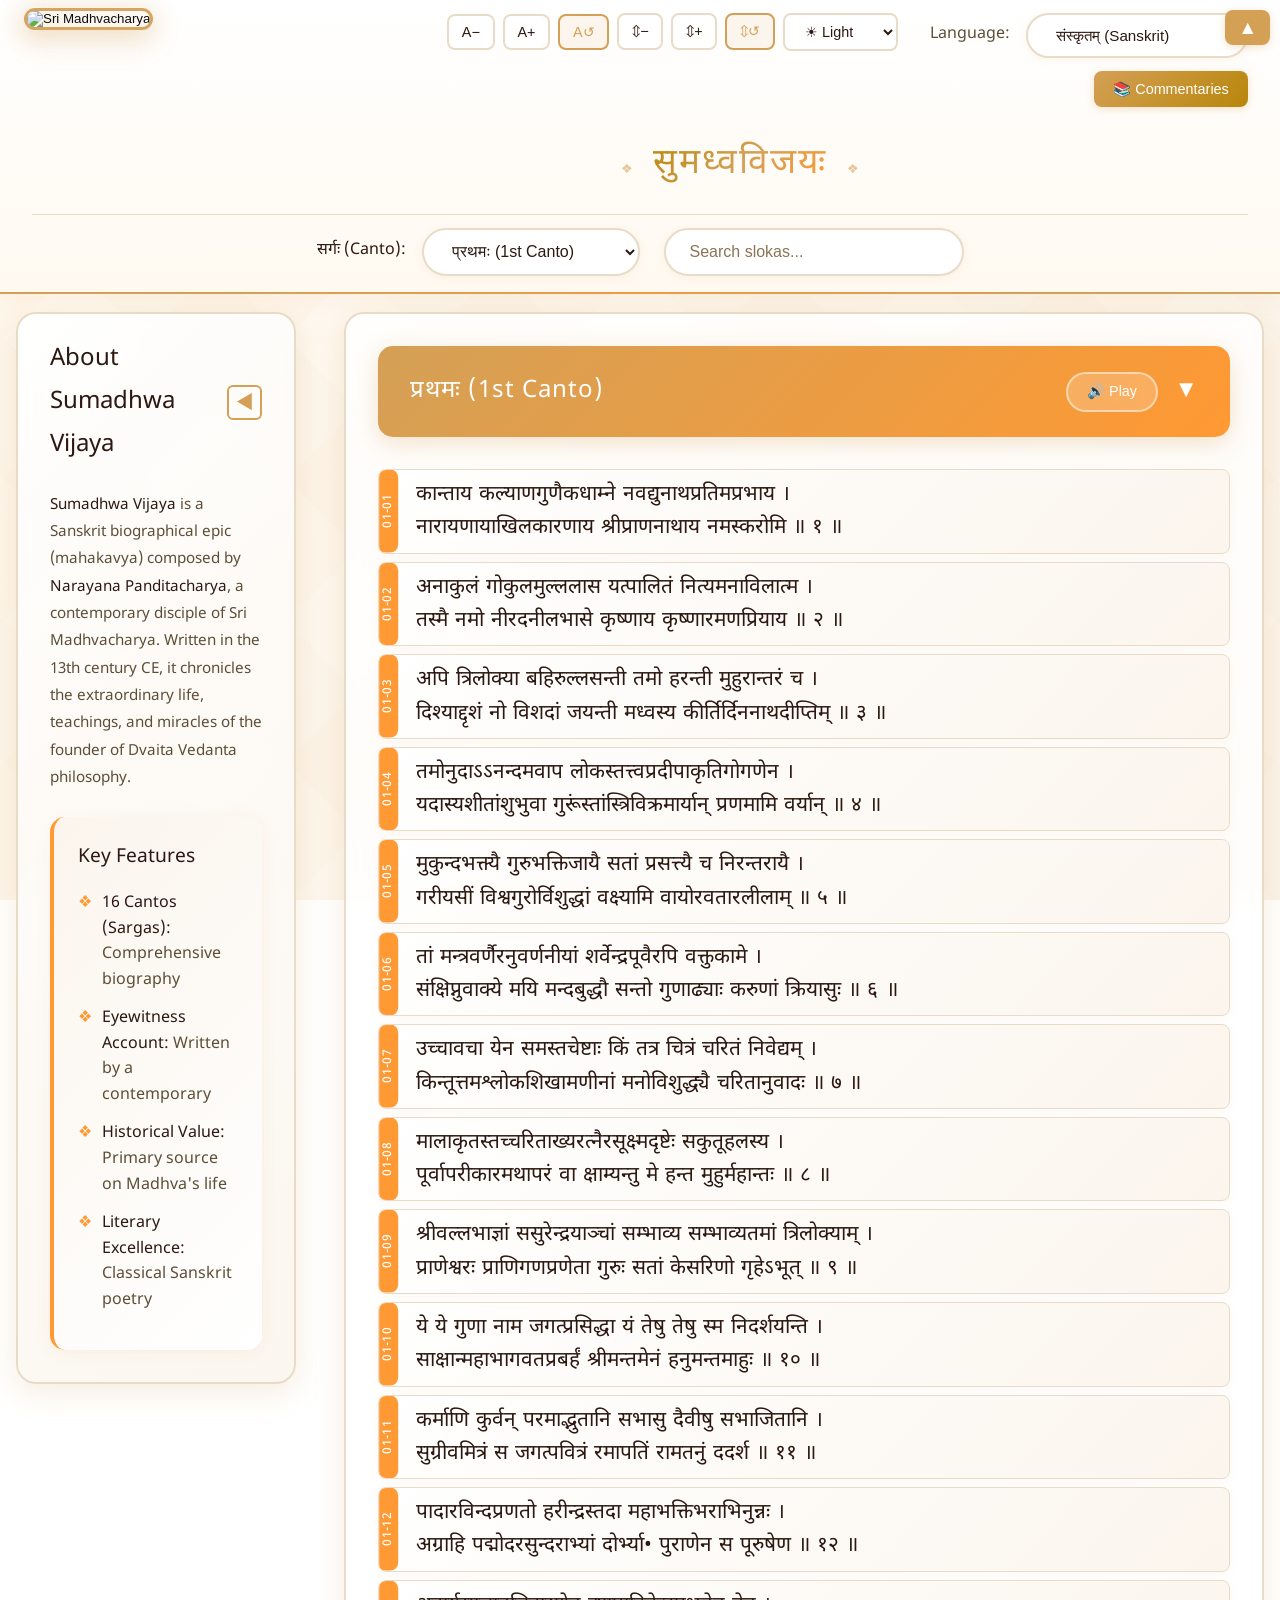
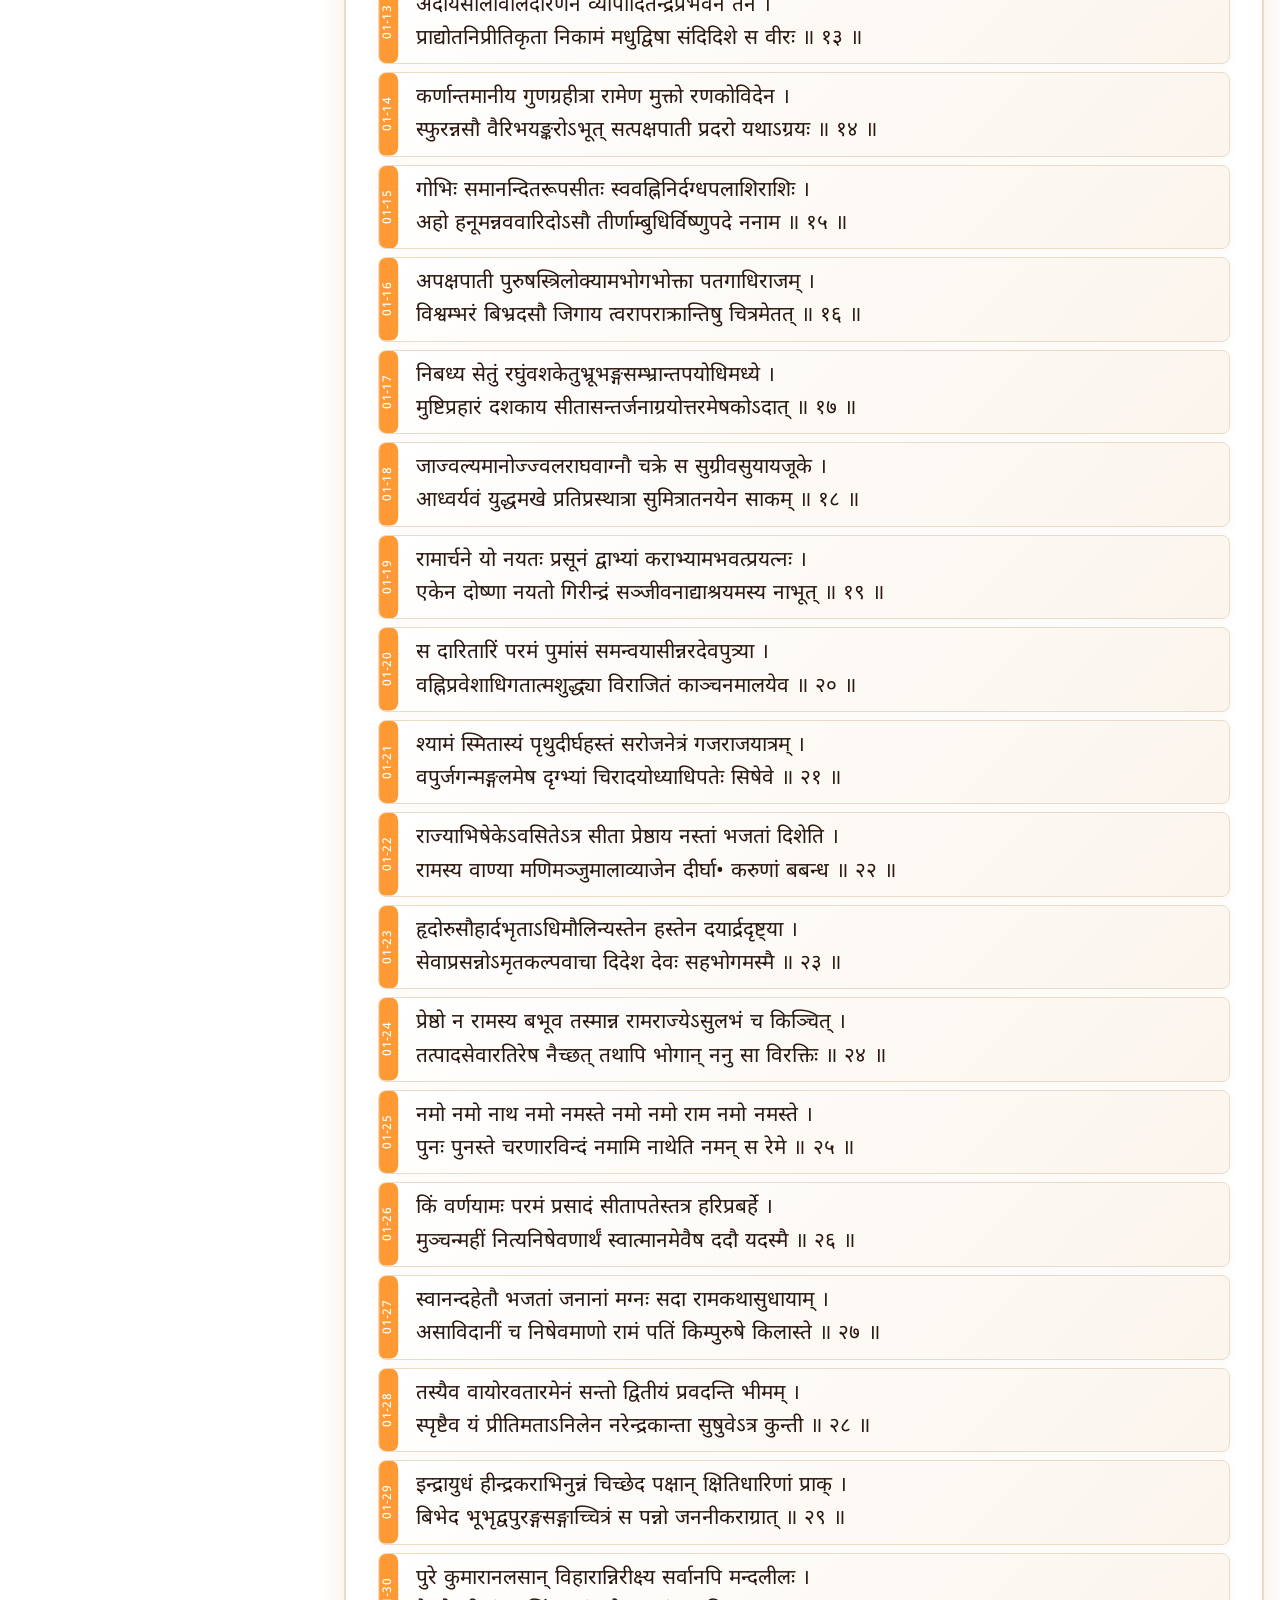
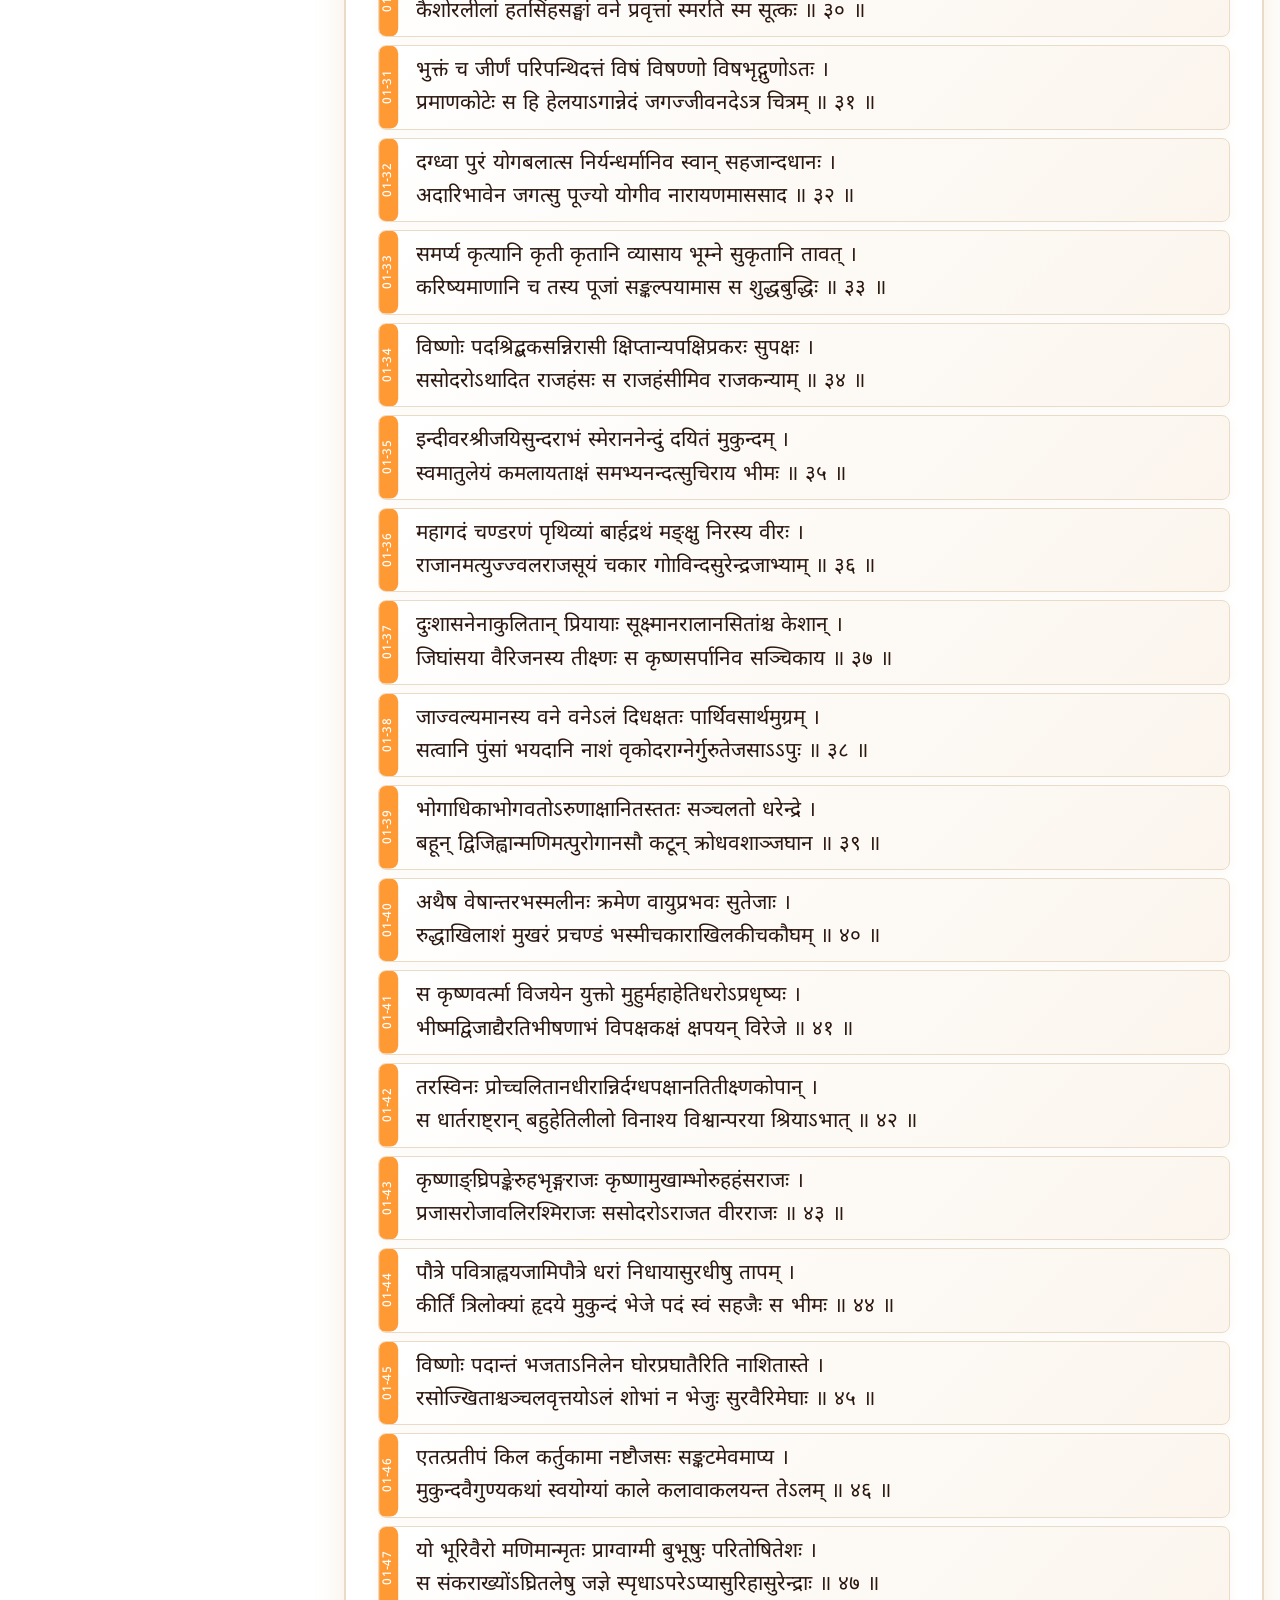
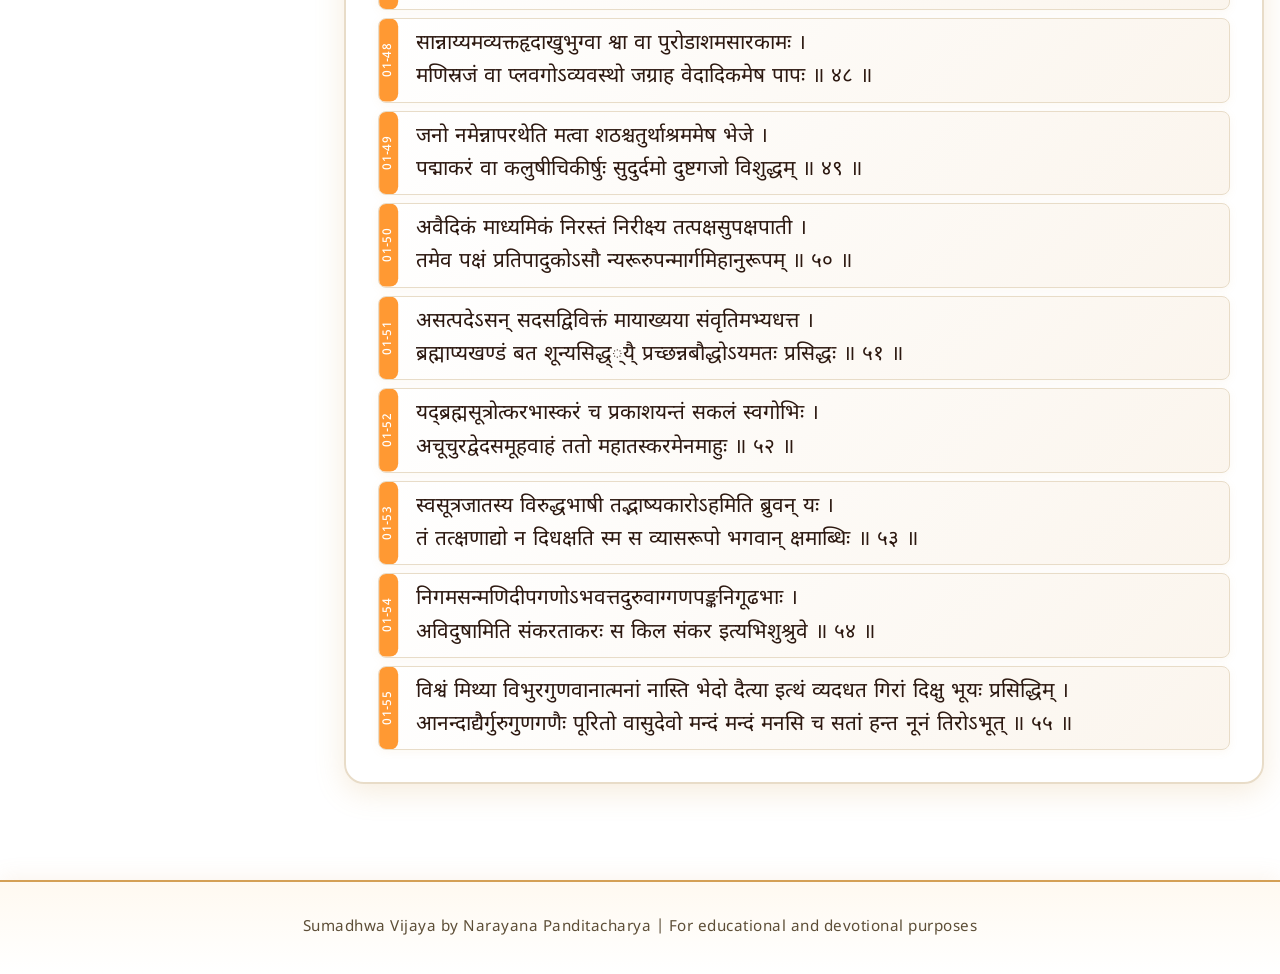
==== index.html @ 8e963256 "Update recitation layout with improved design - Increased base font size to 1.3rem for better readab" ====
<!DOCTYPE html>
<html lang="sa">
<head>
    <meta charset="UTF-8">
    <meta name="viewport" content="width=device-width, initial-scale=1.0">
    <title>सुमध्वविजयः - Sumadhwa Vijaya</title>
    <link rel="preconnect" href="https://fonts.googleapis.com">
    <link rel="preconnect" href="https://fonts.gstatic.com" crossorigin>
    <link href="https://fonts.googleapis.com/css2?family=Noto+Sans+Devanagari:wght@400;600;700&display=swap" rel="stylesheet">
    <link rel="stylesheet" href="css/styles.css">
</head>
<body>
    <button class="header-toggle-btn" id="headerToggleBtn" title="Hide header">▲</button>

    <header>
        <button class="madhwa-icon" id="homeButton" title="Return to Home">
            <img src="images/madhwa.png" alt="Sri Madhvacharya">
        </button>
        <div class="top-controls">
            <div class="controls-right">
                <div class="language-selector-top">
                    <label for="language">Language:</label>
                    <select id="language">
                        <option value="sa">संस्कृतम् (Sanskrit)</option>
                        <option value="en">English (Roman)</option>
                        <option value="kn">ಕನ್ನಡ (Kannada)</option>
                        <option value="te">తెలుగు (Telugu)</option>
                        <option value="ta">தமிழ் (Tamil)</option>
                        <option value="ml">മലയാളം (Malayalam)</option>
                        <option value="bn">বাংলা (Bengali)</option>
                        <option value="gu">ગુજરાતી (Gujarati)</option>
                        <option value="or">ଓଡ଼ିଆ (Odia)</option>
                    </select>
                </div>
                <div class="commentary-selector" id="headerCommentarySelector">
                    <button class="commentary-dropdown-btn" id="headerCommentaryDropdownBtn">
                        📚 Commentaries
                    </button>
                    <div class="commentary-dropdown-content" id="headerCommentaryDropdownContent">
                        <label class="commentary-checkbox">
                            <input type="checkbox" class="commentary-check" data-commentary="Meaning - English">
                            📖 Meaning - English
                        </label>
                        <label class="commentary-checkbox">
                            <input type="checkbox" class="commentary-check" data-commentary="Meaning - Kannada">
                            📖 Meaning - Kannada
                        </label>
                        <label class="commentary-checkbox">
                            <input type="checkbox" class="commentary-check" data-commentary="भावप्रकाशिका">
                            भावप्रकाशिका (Bhavaprakashika)
                        </label>
                        <label class="commentary-checkbox">
                            <input type="checkbox" class="commentary-check" data-commentary="पदार्थदीपिकोद्बोधिका">
                            पदार्थदीपिकोद्बोधिका (Padarthadeepikodbhodhika)
                        </label>
                        <label class="commentary-checkbox">
                            <input type="checkbox" class="commentary-check" data-commentary="मन्दोपाकारिणी">
                            मन्दोपाकारिणी (Mandopakarini)
                        </label>
                    </div>
                </div>
            </div>
            <div class="reading-controls">
                <button class="control-btn" id="decreaseFont" title="Decrease font size">A−</button>
                <button class="control-btn" id="increaseFont" title="Increase font size">A+</button>
                <button class="control-btn reset-btn" id="resetFont" title="Reset to default font size">A↺</button>
                <button class="control-btn" id="decreaseSpacing" title="Decrease line spacing">⇕−</button>
                <button class="control-btn" id="increaseSpacing" title="Increase line spacing">⇕+</button>
                <button class="control-btn reset-btn" id="resetSpacing" title="Reset to default spacing">⇕↺</button>
                <select id="themeSelect" title="Reading theme">
                    <option value="light">☀ Light</option>
                    <option value="sepia">📖 Sepia</option>
                    <option value="dark">🌙 Dark</option>
                </select>
            </div>
        </div>
        <div class="header-content">
            <h1>सुमध्वविजयः</h1>
            <p class="subtitle">Sumadhwa Vijaya - The Life of Sri Madhvacharya</p>
            <p class="author">By Narayana Panditacharya</p>
        </div>
        <nav class="nav-controls">
            <div class="sarga-selector">
                <label for="sarga">सर्गः (Canto):</label>
                <select id="sarga">
                    <option value="1">प्रथमः (1st Canto)</option>
                    <option value="2">द्वितीयः (2nd Canto)</option>
                    <option value="3">तृतीयः (3rd Canto)</option>
                    <option value="4">चतुर्थः (4th Canto)</option>
                    <option value="5">पञ्चमः (5th Canto)</option>
                    <option value="6">षष्ठः (6th Canto)</option>
                    <option value="7">सप्तमः (7th Canto)</option>
                    <option value="8">अष्टमः (8th Canto)</option>
                    <option value="9">नवमः (9th Canto)</option>
                    <option value="10">दशमः (10th Canto)</option>
                    <option value="11">एकादशः (11th Canto)</option>
                    <option value="12">द्वादशः (12th Canto)</option>
                    <option value="13">त्रयोदशः (13th Canto)</option>
                    <option value="14">चतुर्दशः (14th Canto)</option>
                    <option value="15">पञ्चदशः (15th Canto)</option>
                    <option value="16">षोडशः (16th Canto)</option>
                </select>
            </div>
            <div class="search-box">
                <input type="text" id="searchInput" placeholder="Search slokas...">
            </div>
        </nav>
    </header>

    <main>
        <div class="container">
            <div class="info-panel">
                <div class="panel-header">
                    <h2>About Sumadhwa Vijaya</h2>
                    <button class="panel-toggle-btn" id="panelToggleBtn" title="Hide panel">
                        ◀
                    </button>
                </div>
                <p class="info-text">
                    <strong>Sumadhwa Vijaya</strong> is a Sanskrit biographical epic (mahakavya) composed by 
                    <strong>Narayana Panditacharya</strong>, a contemporary disciple of Sri Madhvacharya. 
                    Written in the 13th century CE, it chronicles the extraordinary life, teachings, 
                    and miracles of the founder of Dvaita Vedanta philosophy.
                </p>
                <div class="philosophy-box">
                    <h3>Key Features</h3>
                    <ul>
                        <li><strong>16 Cantos (Sargas):</strong> Comprehensive biography</li>
                        <li><strong>Eyewitness Account:</strong> Written by a contemporary</li>
                        <li><strong>Historical Value:</strong> Primary source on Madhva's life</li>
                        <li><strong>Literary Excellence:</strong> Classical Sanskrit poetry</li>
                    </ul>
                </div>
            </div>

            <div class="content-area">
                <div class="section-heading" id="sectionHeading">
                    <span id="sectionTitle"></span>
                    <div class="heading-controls">
                        <button class="heading-audio-btn" id="headingAudioBtn" title="Play all slokas">🔊 Play</button>
                        <button class="heading-audio-btn" id="stopAudioBtn" title="Stop recitation" style="display: none;">⏹ Stop</button>
                        <span class="collapse-icon" id="collapseIcon">▼</span>
                    </div>
                </div>
                <div class="sloka-list" id="slokaList">
                    <!-- Slokas will be loaded here dynamically -->
                </div>
                
                <div class="sloka-detail" id="slokaDetail" style="display: none;">
                    <div id="detailContent">
                        <!-- Detailed sloka content will be loaded here -->
                    </div>
                </div>
            </div>
        </div>
    </main>

    <footer>
        <p>Sumadhwa Vijaya by Narayana Panditacharya | For educational and devotional purposes</p>
    </footer>

    <!-- Core transliteration engine (Local) -->
    <script src="transliterate-library/transliterate.js"></script>

    <!-- All available Indic language scripts -->
    <script src="transliterate-library/scripts/english-script.js"></script>
    <script src="transliterate-library/scripts/kannada-script.js"></script>
    <script src="transliterate-library/scripts/telugu-script.js"></script>
    <script src="transliterate-library/scripts/tamil-script.js"></script>
    <script src="transliterate-library/scripts/malayalam-script.js"></script>
    <script src="transliterate-library/scripts/bengali-script.js"></script>
    <script src="transliterate-library/scripts/gujarati-script.js"></script>
    <script src="transliterate-library/scripts/odia-script.js"></script>

    <!-- Sanskrit Pratika Identifier -->
    <script src="sanskrit-search-library/pratika.js"></script>

    <!-- Main application -->
    <script src="js/app.js"></script>
</body>
</html>
---- css/styles.css ----
/* Sumadhwa Vijaya - Enhanced Pleasant Design */

:root {
    /* Warm, spiritual color palette */
    --primary-gold: #D4A056;
    --gold-light: #F5E6D3;
    --gold-lighter: #FBF5ED;
    --gold-dark: #B8860B;
    --bg-cream: #FFF9F0;
    --bg-white: #FFFFFF;
    --bg-light: #FEF7EE;
    --text-dark: #2C1810;
    --text-medium: #5D4E37;
    --text-light: #8B7355;
    --accent-saffron: #FF9933;
    --accent-red: #C41E3A;
    --border-light: #E8DCC8;
    --shadow-soft: 0 4px 20px rgba(212, 160, 86, 0.15);
    --shadow-medium: 0 8px 30px rgba(212, 160, 86, 0.2);

    /* Readability controls - larger for recitation */
    --base-font-size: 1.3rem;
    --line-height: 1.6;
}

/* Sepia theme */
body.sepia-theme {
    --bg-cream: #F4ECD8;
    --bg-white: #F9F4E8;
    --bg-light: #F1E8D5;
    --text-dark: #3D2817;
    --text-medium: #6B5541;
    --border-light: #D4C4AA;
}

/* Dark theme */
body.dark-theme {
    --bg-cream: #1A1410;
    --bg-white: #2A2218;
    --bg-light: #342A20;
    --text-dark: #E8DCC8;
    --text-medium: #C4B5A0;
    --text-light: #9B8B76;
    --border-light: #4A3F32;
    --primary-gold: #E0B862;
    --accent-saffron: #FFA644;
}

body.dark-theme .detail-header {
    background: linear-gradient(135deg, rgba(74, 63, 50, 0.3), rgba(52, 42, 32, 0.4));
    box-shadow: 0 2px 8px rgba(0, 0, 0, 0.3);
}

* {
    margin: 0;
    padding: 0;
    box-sizing: border-box;
}

body {
    font-family: 'Noto Sans Devanagari', 'Georgia', 'Times New Roman', serif;
    background: linear-gradient(135deg, var(--bg-cream) 0%, var(--gold-lighter) 100%);
    background-attachment: fixed;
    color: var(--text-dark);
    line-height: 1.8;
    min-height: 100vh;
    font-weight: 400;
}

/* Decorative background pattern */
body::before {
    content: "";
    position: fixed;
    top: 0;
    left: 0;
    right: 0;
    bottom: 0;
    background-image:
        repeating-linear-gradient(45deg, transparent, transparent 100px, rgba(212, 160, 86, 0.02) 100px, rgba(212, 160, 86, 0.02) 200px),
        repeating-linear-gradient(-45deg, transparent, transparent 100px, rgba(255, 153, 51, 0.02) 100px, rgba(255, 153, 51, 0.02) 200px);
    pointer-events: none;
    z-index: -1;
}

/* Header */
header {
    background: linear-gradient(180deg, rgba(255, 255, 255, 0.98) 0%, rgba(255, 249, 240, 0.98) 100%);
    backdrop-filter: blur(10px);
    border-bottom: 2px solid var(--primary-gold);
    padding: 0.8rem 2rem 0.5rem;
    position: fixed;
    top: 0;
    left: 0;
    right: 0;
    z-index: 100;
    box-shadow: 0 4px 20px rgba(212, 160, 86, 0.1);
    transition: transform 0.3s ease, box-shadow 0.3s ease;
}

body:has(header.header-hidden) {
    --header-visible: 0;
}

body:has(header:not(.header-hidden)) {
    --header-visible: 1;
}

header.header-hidden {
    transform: translateY(-100%);
    box-shadow: none;
}

.header-toggle-btn {
    position: fixed;
    top: 10px;
    right: 10px;
    background: var(--primary-gold);
    color: white;
    border: none;
    padding: 0.5rem 0.8rem;
    border-radius: 8px;
    cursor: pointer;
    font-size: 1.2rem;
    transition: all 0.3s ease;
    box-shadow: 0 2px 8px rgba(212, 160, 86, 0.3);
    z-index: 200;
    line-height: 1;
}

.header-toggle-btn:hover {
    background: var(--gold-dark);
    transform: scale(1.1);
    box-shadow: 0 4px 12px rgba(212, 160, 86, 0.4);
}

.header-toggle-btn:active {
    transform: scale(0.95);
}

header::after {
    content: "";
    position: absolute;
    bottom: -2px;
    left: 50%;
    transform: translateX(-50%);
    width: 60%;
    height: 2px;
    background: linear-gradient(90deg, transparent, var(--accent-saffron), transparent);
    opacity: 0.6;
}

.madhwa-icon {
    position: absolute;
    top: 0.5rem;
    left: 1.5rem;
    opacity: 0.95;
    transition: all 0.4s cubic-bezier(0.4, 0, 0.2, 1);
    z-index: 10;
    background: transparent;
    border: none;
    padding: 0;
    cursor: pointer;
}

.madhwa-icon:hover {
    opacity: 1;
    transform: scale(1.05);
}

.madhwa-icon:active {
    transform: scale(0.98);
}

.madhwa-icon img {
    height: 250px;
    width: auto;
    filter: drop-shadow(0 4px 15px rgba(212, 160, 86, 0.4));
    border-radius: 12px;
    border: 3px solid var(--primary-gold);
    box-shadow: 0 6px 25px rgba(212, 160, 86, 0.3);
}

.top-controls {
    display: flex;
    justify-content: flex-end;
    align-items: flex-start;
    gap: 2rem;
    margin-bottom: 1rem;
    flex-wrap: wrap;
}

.controls-right {
    display: flex;
    flex-direction: column;
    gap: 0.8rem;
    align-items: flex-end;
    order: 2;
}

.language-selector-top {
    display: flex;
    align-items: center;
    gap: 1rem;
    font-size: 1rem;
    color: var(--text-medium);
    font-weight: 400;
}

.reading-controls {
    display: flex;
    align-items: center;
    gap: 0.5rem;
    order: 1;
}

.control-btn {
    background: var(--bg-white);
    border: 2px solid var(--border-light);
    color: var(--text-dark);
    padding: 0.5rem 0.8rem;
    border-radius: 8px;
    cursor: pointer;
    font-size: 0.9rem;
    font-weight: 400;
    transition: all 0.3s ease;
    min-width: 40px;
}

.control-btn:hover {
    background: var(--gold-lighter);
    border-color: var(--primary-gold);
    transform: scale(1.05);
}

.reset-btn {
    background: var(--gold-lighter);
    border-color: var(--primary-gold);
    color: var(--primary-gold);
    font-weight: 500;
}

.reset-btn:hover {
    background: var(--primary-gold);
    color: white;
}

#themeSelect {
    padding: 0.5rem 1rem;
    border-radius: 8px;
    border: 2px solid var(--border-light);
    background: var(--bg-white);
    color: var(--text-dark);
    cursor: pointer;
    font-size: 0.9rem;
    transition: all 0.3s ease;
    font-weight: 400;
}

.language-selector-top select {
    padding: 0.7rem 1.5rem;
    border-radius: 25px;
    border: 2px solid var(--border-light);
    background: var(--bg-white);
    color: var(--text-dark);
    cursor: pointer;
    font-size: 0.95rem;
    transition: all 0.3s cubic-bezier(0.4, 0, 0.2, 1);
    box-shadow: 0 2px 8px rgba(212, 160, 86, 0.1);
    font-weight: 400;
}

.language-selector-top select:hover {
    border-color: var(--primary-gold);
    background: var(--gold-lighter);
    box-shadow: 0 4px 15px rgba(212, 160, 86, 0.2);
    transform: translateY(-2px);
}

.header-content {
    text-align: center;
    margin-bottom: 0.5rem;
    padding: 0.3rem 0;
    margin-left: 200px;
}

.header-content::before,
.header-content::after {
    content: "❖";
    display: inline-block;
    color: var(--primary-gold);
    font-size: 0.8rem;
    opacity: 0.6;
    margin: 0 1rem;
}

.header-content h1 {
    font-size: 2.2rem;
    margin: 0.3rem 0;
    font-weight: 400;
    letter-spacing: 2px;
    background: linear-gradient(135deg, var(--gold-dark) 0%, var(--primary-gold) 50%, var(--accent-saffron) 100%);
    -webkit-background-clip: text;
    -webkit-text-fill-color: transparent;
    background-clip: text;
    font-family: 'Noto Sans Devanagari', serif;
    display: inline-block;
}

.subtitle {
    font-size: 0.85rem;
    color: var(--text-medium);
    font-weight: 400;
    letter-spacing: 0.5px;
    margin: 0.2rem 0;
    display: none; /* Hide to save space */
}

.author {
    font-size: 0.8rem;
    color: var(--text-light);
    font-style: italic;
    margin-top: 0.2rem;
    display: none; /* Hide to save space */
}

/* Navigation Controls */
.nav-controls {
    display: flex;
    justify-content: center;
    align-items: center;
    gap: 1.5rem;
    flex-wrap: wrap;
    padding: 0.8rem 0 0.5rem;
    border-top: 1px solid var(--border-light);
    margin-top: 0.5rem;
}

.sarga-selector {
    display: flex;
    align-items: center;
    gap: 1rem;
}

.sarga-selector label {
    font-weight: 400;
    color: var(--text-dark);
    font-size: 1rem;
}

.sarga-selector select,
#searchInput {
    padding: 0.8rem 1.5rem;
    border-radius: 30px;
    border: 2px solid var(--border-light);
    background: var(--bg-white);
    color: var(--text-dark);
    font-size: 1rem;
    transition: all 0.3s cubic-bezier(0.4, 0, 0.2, 1);
    box-shadow: 0 2px 10px rgba(212, 160, 86, 0.1);
}

.sarga-selector select {
    cursor: pointer;
    min-width: 200px;
    font-weight: 400;
}

.sarga-selector select:hover,
#searchInput:hover {
    border-color: var(--primary-gold);
    box-shadow: 0 4px 20px rgba(212, 160, 86, 0.2);
    transform: translateY(-2px);
}

.sarga-selector select:focus,
#searchInput:focus {
    outline: none;
    border-color: var(--accent-saffron);
    box-shadow: 0 4px 20px rgba(255, 153, 51, 0.25);
}

#searchInput {
    min-width: 300px;
}

#searchInput::placeholder {
    color: var(--text-light);
}

/* Main Container */
main {
    padding: 2rem 1rem;
    margin-top: 280px; /* Space for fixed header with larger image */
    transition: margin-top 0.3s ease;
}

/* Reduce margin when header is hidden */
header.header-hidden ~ main {
    margin-top: 60px;
}

.container {
    max-width: 1600px;
    margin: 0 auto;
    display: grid;
    grid-template-columns: 280px 1fr;
    gap: 3rem;
    transition: grid-template-columns 0.5s ease;
}

/* Info Panel */
.info-panel {
    background: linear-gradient(135deg, rgba(255, 255, 255, 0.9), rgba(251, 245, 237, 0.9));
    padding: 1.5rem 2rem 2rem 2rem;
    border-radius: 20px;
    box-shadow: var(--shadow-medium);
    border: 2px solid var(--border-light);
    height: fit-content;
    position: sticky;
    top: 20px;
    backdrop-filter: blur(10px);
    transition: transform 0.5s ease, opacity 0.5s ease;
    overflow: hidden;
}

.panel-header {
    display: flex;
    justify-content: space-between;
    align-items: center;
    margin-bottom: 1.5rem;
}

.panel-toggle-btn {
    background: transparent;
    color: var(--primary-gold);
    border: 2px solid var(--primary-gold);
    padding: 0.3rem 0.5rem;
    border-radius: 6px;
    cursor: pointer;
    font-size: 1.3rem;
    transition: all 0.3s ease;
    line-height: 1;
    min-width: 35px;
    height: 35px;
    display: flex;
    align-items: center;
    justify-content: center;
}

.panel-toggle-btn:hover {
    background: var(--primary-gold);
    color: white;
    transform: scale(1.05);
}

.panel-toggle-btn:active {
    transform: scale(0.95);
}

/* Hide info panel when in detail view - slide left */
.container.detail-view {
    grid-template-columns: 0px 1fr;
}

.container.detail-view .info-panel {
    transform: translateX(-100%);
    opacity: 0;
    pointer-events: none;
}

.info-panel h2 {
    color: var(--text-dark);
    margin-bottom: 0;
    font-size: 1.5rem;
    font-weight: 400;
}

.info-text {
    color: var(--text-medium);
    margin-bottom: 1.5rem;
    line-height: 1.8;
    font-size: 0.95rem;
}

.info-text strong {
    color: var(--text-dark);
    font-weight: 400;
}

.philosophy-box {
    background: linear-gradient(135deg, var(--gold-lighter), var(--bg-white));
    padding: 1.5rem;
    border-radius: 15px;
    border-left: 4px solid var(--accent-saffron);
    box-shadow: 0 2px 15px rgba(212, 160, 86, 0.1);
}

.philosophy-box h3 {
    color: var(--text-dark);
    margin-bottom: 1rem;
    font-size: 1.2rem;
    font-weight: 400;
}

.philosophy-box ul {
    list-style: none;
    padding-left: 0;
}

.philosophy-box li {
    color: var(--text-medium);
    margin-bottom: 0.8rem;
    padding-left: 1.5rem;
    position: relative;
    line-height: 1.6;
}

.philosophy-box li::before {
    content: "❖";
    position: absolute;
    left: 0;
    color: var(--accent-saffron);
    font-weight: 400;
}

.philosophy-box li strong {
    color: var(--text-dark);
    font-weight: 400;
}

/* Content Area */
.content-area {
    background: rgba(255, 255, 255, 0.8);
    border-radius: 20px;
    padding: 2rem;
    box-shadow: var(--shadow-medium);
    border: 2px solid var(--border-light);
    backdrop-filter: blur(10px);
    transition: max-width 0.5s ease;
}

/* Wider content area when in detail view */
.container.detail-view .content-area {
    max-width: 100%;
    margin: 0 auto;
    padding: 1.5rem;
}

/* Section Heading */
.section-heading {
    background: linear-gradient(135deg, var(--primary-gold), var(--accent-saffron));
    color: white;
    padding: 1.5rem 2rem;
    border-radius: 15px;
    margin-bottom: 2rem;
    display: flex;
    justify-content: space-between;
    align-items: center;
    box-shadow: 0 6px 25px rgba(212, 160, 86, 0.3);
    transition: all 0.3s ease;
}

.section-heading:hover {
    box-shadow: 0 8px 30px rgba(212, 160, 86, 0.4);
    transform: translateY(-2px);
}

#sectionTitle {
    font-size: 1.5rem;
    font-weight: 400;
    letter-spacing: 1px;
}

.heading-controls {
    display: flex;
    gap: 1rem;
    align-items: center;
    flex-wrap: wrap;
}

/* Meaning toggle button */
.meaning-toggle-btn {
    background: rgba(255, 255, 255, 0.2);
    border: 2px solid rgba(255, 255, 255, 0.5);
    color: white;
    padding: 0.6rem 1.2rem;
    border-radius: 25px;
    cursor: pointer;
    font-size: 0.9rem;
    transition: all 0.3s ease;
    backdrop-filter: blur(10px);
}

.meaning-toggle-btn:hover {
    background: rgba(255, 255, 255, 0.3);
    border-color: white;
    transform: scale(1.05);
}

.meaning-toggle-btn.active {
    background: rgba(255, 255, 255, 0.4);
    border-color: white;
}

.heading-audio-btn {
    background: rgba(255, 255, 255, 0.2);
    border: 2px solid rgba(255, 255, 255, 0.5);
    color: white;
    padding: 0.6rem 1.2rem;
    border-radius: 25px;
    cursor: pointer;
    font-size: 0.9rem;
    transition: all 0.3s ease;
    backdrop-filter: blur(10px);
}

.heading-audio-btn:hover {
    background: rgba(255, 255, 255, 0.3);
    border-color: white;
    transform: scale(1.05);
}

.collapse-icon {
    cursor: pointer;
    font-size: 1.5rem;
    transition: transform 0.3s ease;
}

.collapse-icon:hover {
    transform: scale(1.2);
}

/* Sloka Cards */
.sloka-list {
    display: flex;
    flex-direction: column;
    gap: 0.5rem;
    max-width: 900px;
    margin: 0 auto;
}

.sloka-card {
    background: linear-gradient(135deg, var(--bg-white) 0%, var(--gold-lighter) 100%);
    padding: 0.5rem 0.5rem 0.5rem 1.5rem;
    border-radius: 8px;
    border: 1px solid var(--border-light);
    cursor: pointer;
    transition: all 0.4s cubic-bezier(0.4, 0, 0.2, 1);
    box-shadow: 0 2px 8px rgba(212, 160, 86, 0.08);
    position: relative;
    overflow: hidden;
}

.sloka-card::before {
    content: "";
    position: absolute;
    top: 0;
    left: 0;
    right: 0;
    height: 4px;
    background: linear-gradient(90deg, var(--primary-gold), var(--accent-saffron), var(--primary-gold));
    opacity: 0;
    transition: opacity 0.3s ease;
}

.sloka-card:hover::before {
    opacity: 1;
}

.sloka-card:hover {
    transform: translateY(-8px) scale(1.02);
    box-shadow: 0 12px 35px rgba(212, 160, 86, 0.25);
    border-color: var(--primary-gold);
}

.sloka-number {
    font-weight: 500;
    color: white;
    background: var(--accent-saffron);
    font-size: 0.75rem;
    letter-spacing: 0.3px;
    text-transform: uppercase;
    writing-mode: vertical-rl;
    text-orientation: mixed;
    position: absolute;
    left: 0;
    top: 0;
    bottom: 0;
    transform: rotate(180deg);
    width: 1.2rem;
    display: flex;
    align-items: center;
    justify-content: center;
    border-radius: 8px 0 0 8px;
}

.sloka-text {
    color: var(--text-dark);
    font-size: var(--base-font-size);
    line-height: var(--line-height);
    font-weight: 400;
    margin-bottom: 0;
    padding-left: 0.8rem;
}

/* Sloka meaning (hidden by default in recitation mode) */
.sloka-meaning {
    color: var(--text-medium);
    font-size: 0.9rem;
    line-height: 1.5;
    margin-top: 0.5rem;
    padding-top: 0.5rem;
    padding-left: 0.8rem;
    border-top: 1px solid var(--border-light);
    display: none; /* Hidden by default */
}

/* Show meanings when toggle is active */
body.show-meanings .sloka-meaning {
    display: block;
}

/* Currently playing sloka - bold and highlighted */
.sloka-card.playing {
    background: linear-gradient(135deg, var(--gold-lighter) 0%, var(--bg-white) 100%);
    border-color: var(--primary-gold);
    box-shadow: 0 8px 30px rgba(212, 160, 86, 0.3);
    transform: scale(1.02);
}

.sloka-card.playing .sloka-text {
    font-weight: 600;
    color: var(--text-dark);
}

.sloka-card.playing::before {
    content: "▶";
    position: absolute;
    left: 0.3rem;
    top: 1rem;
    font-size: 1.5rem;
    color: var(--accent-saffron);
    animation: pulse 1.5s ease-in-out infinite;
}

@keyframes pulse {
    0%, 100% {
        opacity: 1;
        transform: translateY(-50%) scale(1);
    }
    50% {
        opacity: 0.6;
        transform: translateY(-50%) scale(1.1);
    }
}

/* Detail View */
.sloka-detail {
    animation: fadeIn 0.4s ease;
}


@keyframes fadeIn {
    from {
        opacity: 0;
        transform: translateY(20px);
    }
    to {
        opacity: 1;
        transform: translateY(0);
    }
}



.detail-header {
    display: flex;
    align-items: center;
    justify-content: flex-end;
    gap: 2rem;
    margin-bottom: 1.5rem;
    padding: 0.5rem;
    background: transparent;
    border-radius: 0;
    box-shadow: none;
    border-bottom: none;
}

.detail-header-left {
    display: flex;
    align-items: center;
    gap: 2rem;
}

.detail-nav-buttons {
    display: flex;
    gap: 1rem;
    align-items: center;
}

/* Commentary Selector Dropdown */
.commentary-selector {
    position: relative;
    display: inline-block;
}

.commentary-dropdown-btn {
    background: linear-gradient(135deg, var(--primary-gold), var(--gold-dark));
    color: white;
    border: none;
    padding: 0.6rem 1.2rem;
    border-radius: 8px;
    cursor: pointer;
    font-size: 0.9rem;
    transition: all 0.3s ease;
    box-shadow: 0 2px 8px rgba(212, 160, 86, 0.3);
    font-weight: 400;
    display: flex;
    align-items: center;
    gap: 0.5rem;
    white-space: nowrap;
}

.commentary-dropdown-btn:hover {
    background: linear-gradient(135deg, var(--gold-dark), var(--primary-gold));
    transform: translateY(-2px);
    box-shadow: 0 4px 12px rgba(212, 160, 86, 0.4);
}

.commentary-dropdown-content {
    display: none;
    position: absolute;
    left: 0;
    top: 100%;
    margin-top: 0.5rem;
    background: var(--bg-white);
    min-width: 320px;
    box-shadow: 0 8px 25px rgba(0, 0, 0, 0.15);
    border-radius: 8px;
    border: 2px solid var(--primary-gold);
    z-index: 1000;
    padding: 0.8rem;
}

.commentary-dropdown-content.show {
    display: block;
}

.commentary-checkbox {
    display: flex;
    align-items: center;
    padding: 0.8rem;
    cursor: pointer;
    transition: background 0.2s ease;
    border-radius: 6px;
    font-size: 0.95rem;
    color: var(--text-dark);
    gap: 0.8rem;
}

.commentary-checkbox:hover {
    background: var(--gold-lighter);
}

.commentary-checkbox input[type="checkbox"] {
    width: 18px;
    height: 18px;
    cursor: pointer;
    accent-color: var(--primary-gold);
}

.commentary-checkbox input[type="checkbox"]:checked {
    accent-color: var(--gold-dark);
}

.nav-btn {
    background: transparent;
    color: var(--primary-gold);
    border: 2px solid var(--primary-gold);
    padding: 0.5rem;
    border-radius: 8px;
    cursor: pointer;
    font-size: 2rem;
    transition: all 0.3s ease;
    width: 45px;
    height: 45px;
    display: flex;
    align-items: center;
    justify-content: center;
    line-height: 1;
    font-weight: bold;
}

.nav-btn:hover:not(:disabled) {
    background: var(--primary-gold);
    color: white;
    transform: scale(1.05);
}

.nav-btn:disabled {
    opacity: 0.2;
    cursor: not-allowed;
    border-color: var(--border-light);
    color: var(--text-light);
}

.nav-btn:active:not(:disabled) {
    transform: scale(0.95);
}

.madhva-image {
    display: none;
}

.madhva-image img {
    width: 150px;
    height: 200px;
    object-fit: cover;
    border-radius: 10px;
    box-shadow: 0 8px 25px rgba(212, 160, 86, 0.3);
    border: 3px solid var(--primary-gold);
}

.detail-number h2 {
    color: var(--text-dark);
    font-size: 1.4rem;
    margin-bottom: 0.3rem;
    font-weight: 400;
}

.detail-number p {
    color: var(--text-medium);
    font-size: 0.9rem;
}

.detail-sloka,
.detail-commentary {
    background: linear-gradient(135deg, var(--bg-white), var(--gold-lighter));
    padding: 1.5rem 2.5rem;
    margin-bottom: 1.5rem;
    border-radius: 12px;
    border-left: 4px solid var(--accent-saffron);
    box-shadow: 0 2px 12px rgba(212, 160, 86, 0.08);
    transition: all 0.3s ease;
}

/* Collapsed commentary - reduce padding */
.detail-commentary:has(.commentary-text-wrapper.collapsed) {
    padding-bottom: 0.8rem;
}

.sloka-header {
    display: flex;
    justify-content: space-between;
    align-items: center;
    margin-bottom: 1rem;
    padding-bottom: 0.8rem;
    border-bottom: 1px solid var(--border-light);
}

.sloka-header h3 {
    color: var(--text-dark);
    font-size: 1.3rem;
    font-weight: 400;
}

.detail-sloka .sloka-text-detail {
    margin: 0;
    padding: 0;
}

/* Collapsible commentary header */
.commentary-header {
    cursor: pointer;
    transition: all 0.3s ease;
    margin-bottom: 0;
    padding: 1rem;
    border-radius: 10px;
    user-select: none;
}

.commentary-header:hover {
    background: rgba(212, 160, 86, 0.1);
}

.commentary-header:hover .collapse-arrow {
    transform: scale(1.15);
    color: var(--gold-dark);
}

.collapse-arrow {
    font-size: 1.8rem;
    color: var(--primary-gold);
    transition: transform 0.3s ease, color 0.3s ease;
    display: inline-block;
    line-height: 1;
}

.collapse-arrow.rotated {
    transform: rotate(-90deg);
}

.commentary-header:hover .collapse-arrow.rotated {
    transform: rotate(-90deg) scale(1.15);
}

/* Commentary text wrapper for collapse animation */
.commentary-text-wrapper {
    max-height: 5000px;
    overflow: hidden;
    transition: max-height 0.5s ease, opacity 0.3s ease, margin-top 0.3s ease;
    opacity: 1;
    margin-top: 1.5rem;
}

.commentary-text-wrapper.collapsed {
    max-height: 0;
    opacity: 0;
    margin-top: 0;
}

.speaker-btn {
    background: linear-gradient(135deg, var(--primary-gold), var(--accent-saffron));
    color: white;
    border: none;
    padding: 0.7rem 1.5rem;
    border-radius: 25px;
    cursor: pointer;
    font-size: 0.95rem;
    transition: all 0.3s ease;
    box-shadow: 0 4px 15px rgba(212, 160, 86, 0.2);
    font-weight: 400;
}

.speaker-btn:hover {
    transform: translateY(-3px) scale(1.05);
    box-shadow: 0 6px 20px rgba(212, 160, 86, 0.3);
}

.sloka-text-detail,
.commentary-text {
    font-size: var(--base-font-size);
    line-height: var(--line-height);
    color: var(--text-dark);
    font-weight: 400;
    max-width: 100%;
    transition: max-width 0.3s ease;
    margin: 0;
}


/* Pratika highlighting in commentaries */
.commentary-text strong {
    background: linear-gradient(120deg, rgba(255, 215, 0, 0.3) 0%, rgba(255, 193, 7, 0.25) 100%);
    color: var(--accent-red);
    font-weight: 600;
    padding: 2px 6px;
    border-radius: 4px;
    border-bottom: 2px solid var(--gold-dark);
    display: inline-block;
    margin: 0 2px;
    transition: all 0.2s ease;
}

.commentary-text strong:hover {
    background: linear-gradient(120deg, rgba(255, 215, 0, 0.45) 0%, rgba(255, 193, 7, 0.4) 100%);
    transform: translateY(-1px);
    box-shadow: 0 2px 8px rgba(212, 160, 86, 0.3);
}

/* Dark theme adjustments for pratikas */
body.dark-theme .commentary-text strong {
    background: linear-gradient(120deg, rgba(212, 160, 86, 0.3) 0%, rgba(184, 134, 11, 0.25) 100%);
    color: var(--accent-saffron);
    border-bottom-color: var(--primary-gold);
}

body.dark-theme .commentary-text strong:hover {
    background: linear-gradient(120deg, rgba(212, 160, 86, 0.45) 0%, rgba(184, 134, 11, 0.4) 100%);
}

/* Sepia theme adjustments for pratikas */
body.sepia-theme .commentary-text strong {
    background: linear-gradient(120deg, rgba(212, 160, 86, 0.25) 0%, rgba(184, 134, 11, 0.2) 100%);
}

/* Footer */
footer {
    background: linear-gradient(180deg, rgba(255, 249, 240, 0.95) 0%, rgba(255, 255, 255, 0.95) 100%);
    padding: 2rem;
    text-align: center;
    border-top: 2px solid var(--primary-gold);
    margin-top: 4rem;
    box-shadow: 0 -4px 20px rgba(212, 160, 86, 0.1);
}

footer p {
    color: var(--text-medium);
    font-size: 0.95rem;
    letter-spacing: 0.5px;
}

/* Loading and Error States */
.error,
.no-results {
    text-align: center;
    padding: 3rem;
    color: var(--text-medium);
    font-size: 1.1rem;
    background: var(--gold-lighter);
    border-radius: 15px;
    border: 2px dashed var(--border-light);
}

/* Responsive Design */
@media (max-width: 1200px) {
    .container {
        grid-template-columns: 260px 1fr;
        gap: 2rem;
    }

    .content-area {
        padding: 1.5rem;
    }
}

@media (max-width: 968px) {
    .container {
        grid-template-columns: 1fr;
    }

    .info-panel {
        position: static;
    }

    .header-content h1 {
        font-size: 2.2rem;
    }

    .header-content h1::before,
    .header-content h1::after {
        display: none;
    }

    .detail-header {
        flex-direction: column;
        align-items: flex-start;
        gap: 1.5rem;
    }

    .detail-header-left {
        width: 100%;
    }

    .detail-nav-buttons {
        width: 100%;
        justify-content: center;
    }

    .madhwa-icon {
        position: static;
        margin-bottom: 1rem;
        text-align: center;
    }

    .sloka-list {
        max-width: 100%;
    }

    .sloka-card {
        padding: 0.5rem 0.5rem 0.5rem 1.5rem;
    }
}

@media (max-width: 640px) {
    :root {
        --base-font-size: 1.2rem;
        --line-height: 1.5;
    }

    .header-content h1 {
        font-size: 1.8rem;
        letter-spacing: 2px;
    }

    .nav-controls {
        flex-direction: column;
        gap: 1rem;
    }

    .sarga-selector select,
    #searchInput {
        width: 100%;
        min-width: auto;
    }

    .detail-header {
        flex-direction: column;
        text-align: center;
    }

    .sloka-card {
        padding: 0.4rem 0.4rem 0.4rem 1.3rem;
    }

    .sloka-number {
        font-size: 0.7rem;
        width: 1rem;
    }

    .sloka-text {
        padding-left: 0.7rem;
    }

    .sloka-card.playing::before {
        font-size: 1.2rem;
        left: 0.2rem;
        top: 0.8rem;
    }
}

/* Smooth Scrolling */
html {
    scroll-behavior: smooth;
}

/* Scroll padding to account for fixed header */
html {
    scroll-padding-top: 300px;
}

/* Reduce scroll padding when header is hidden */
header.header-hidden ~ main {
    scroll-padding-top: 80px;
}

/* Selection Color */
::selection {
    background: var(--primary-gold);
    color: white;
}

::-moz-selection {
    background: var(--primary-gold);
    color: white;
}

/* Enhanced Readability Features */
.content-area {
    font-feature-settings: "liga" 1, "calt" 1;
    text-rendering: optimizeLegibility;
    -webkit-font-smoothing: antialiased;
    -moz-osx-font-smoothing: grayscale;
}

.sloka-text,
.sloka-text-detail,
.commentary-text {
    word-spacing: 0.1em;
    hyphens: none;
}

/* Reading progress indicator */
.reading-progress {
    position: fixed;
    top: 0;
    left: 0;
    width: 0%;
    height: 3px;
    background: linear-gradient(90deg, var(--primary-gold), var(--accent-saffron));
    z-index: 1000;
    transition: width 0.2s ease;
}

/* Focus mode for detail view */
.sloka-detail .detail-sloka,
.sloka-detail .detail-commentary {
    max-width: 100%;
    margin-left: auto;
    margin-right: auto;
    transition: max-width 0.3s ease;
}

/* Better paragraph spacing in commentaries */
.commentary-text p {
    margin-bottom: 1em;
}

/* Highlight on hover for better scanning */
.sloka-card:hover .sloka-text {
    color: var(--text-dark);
}
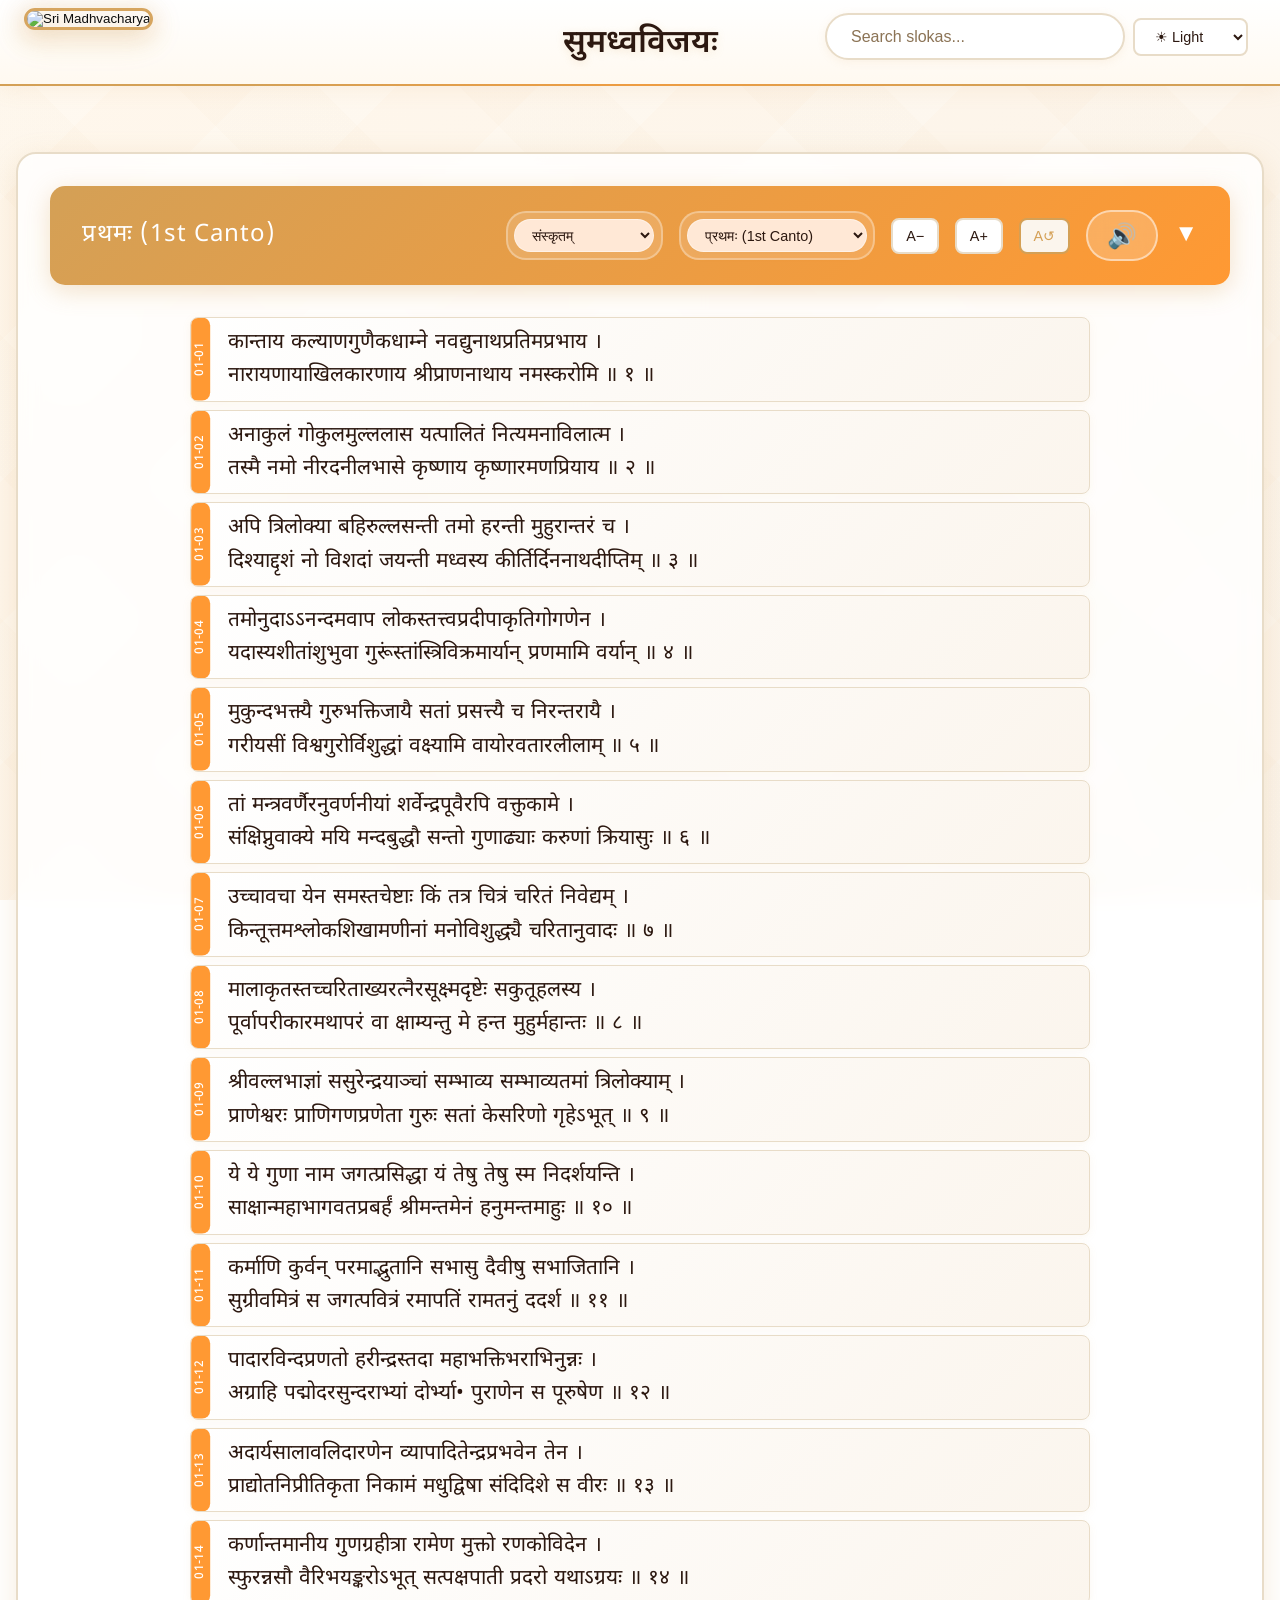
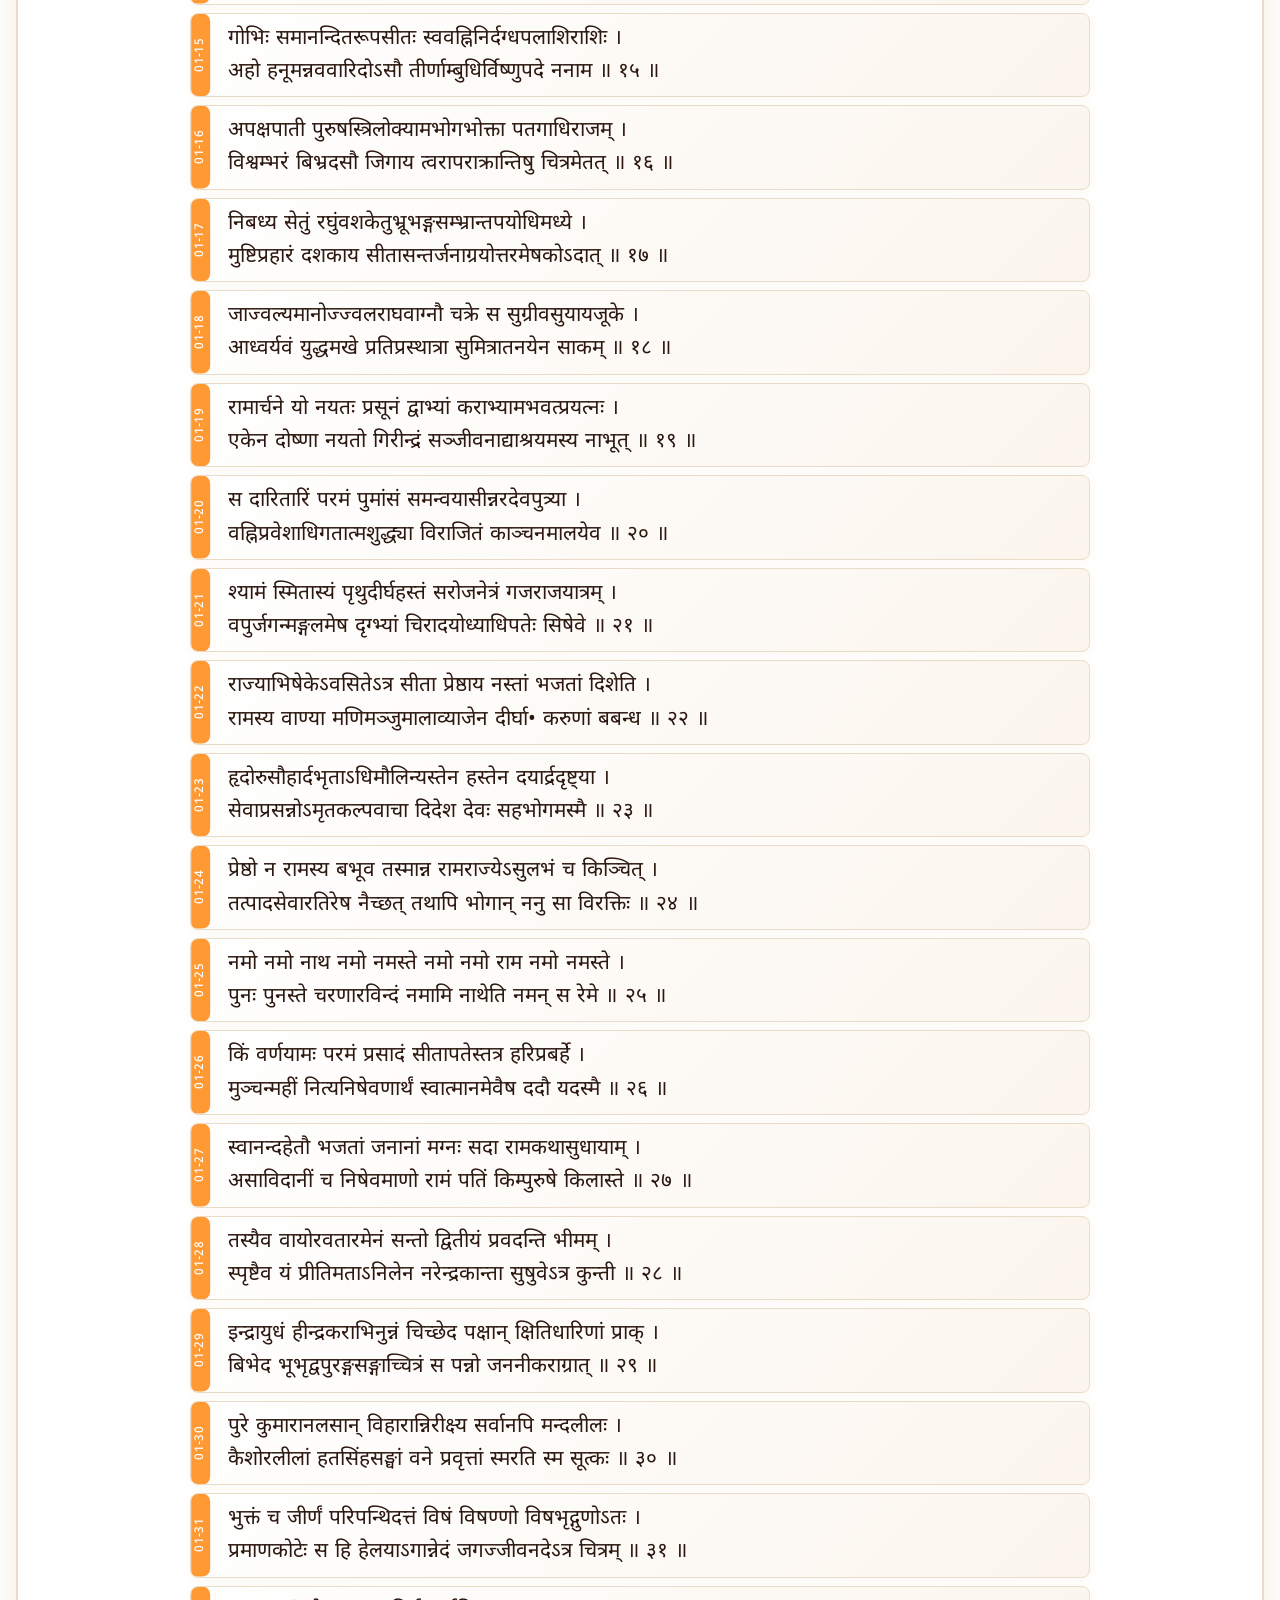
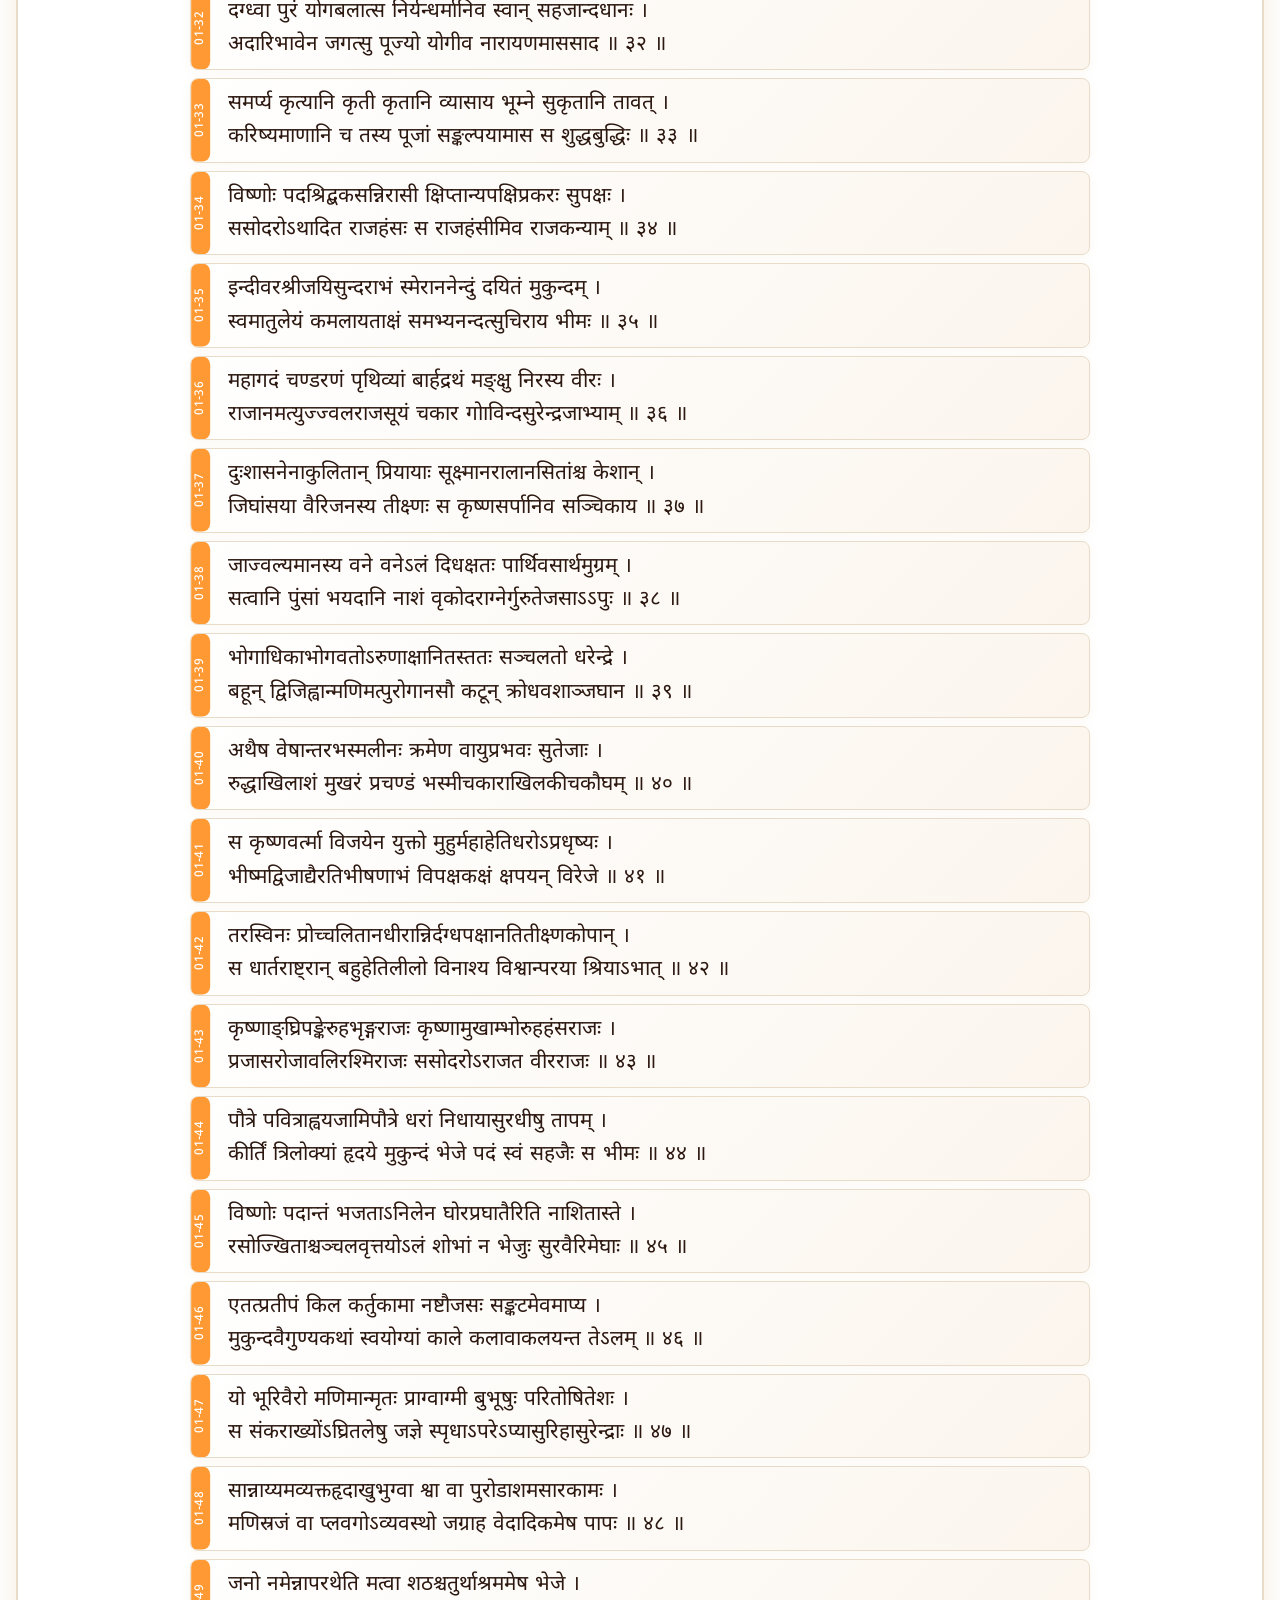
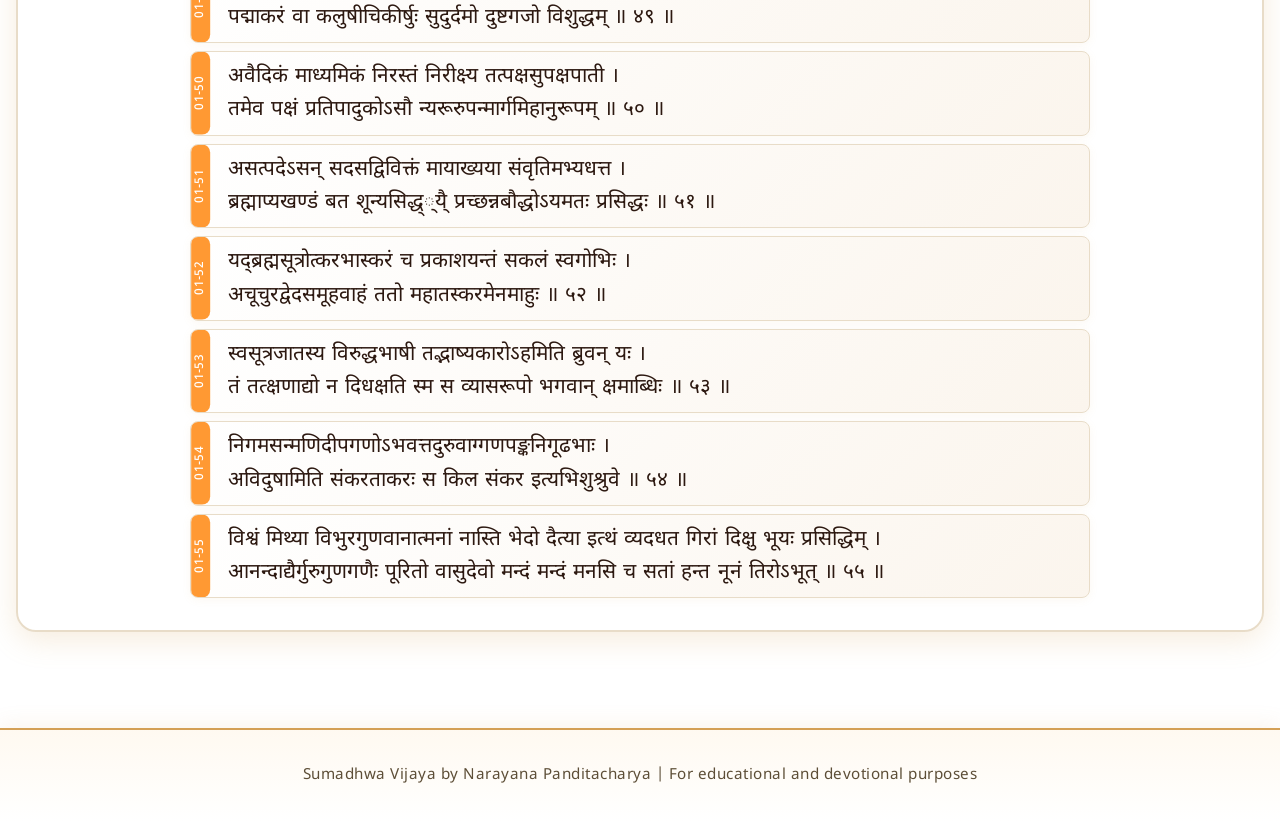
==== commit f5168624: "Major UI enhancements and complete Kannada translations - Reorganized header: consolidated language," ====
--- a/index.html
+++ b/index.html
@@ -10,63 +10,16 @@
     <link rel="stylesheet" href="css/styles.css">
 </head>
 <body>
-    <button class="header-toggle-btn" id="headerToggleBtn" title="Hide header">▲</button>
-
     <header>
         <button class="madhwa-icon" id="homeButton" title="Return to Home">
             <img src="images/madhwa.png" alt="Sri Madhvacharya">
         </button>
+        <h1 class="header-title">सुमध्वविजयः</h1>
         <div class="top-controls">
-            <div class="controls-right">
-                <div class="language-selector-top">
-                    <label for="language">Language:</label>
-                    <select id="language">
-                        <option value="sa">संस्कृतम् (Sanskrit)</option>
-                        <option value="en">English (Roman)</option>
-                        <option value="kn">ಕನ್ನಡ (Kannada)</option>
-                        <option value="te">తెలుగు (Telugu)</option>
-                        <option value="ta">தமிழ் (Tamil)</option>
-                        <option value="ml">മലയാളം (Malayalam)</option>
-                        <option value="bn">বাংলা (Bengali)</option>
-                        <option value="gu">ગુજરાતી (Gujarati)</option>
-                        <option value="or">ଓଡ଼ିଆ (Odia)</option>
-                    </select>
+            <div class="reading-controls">
+                <div class="search-box">
+                    <input type="text" id="searchInput" placeholder="Search slokas...">
                 </div>
-                <div class="commentary-selector" id="headerCommentarySelector">
-                    <button class="commentary-dropdown-btn" id="headerCommentaryDropdownBtn">
-                        📚 Commentaries
-                    </button>
-                    <div class="commentary-dropdown-content" id="headerCommentaryDropdownContent">
-                        <label class="commentary-checkbox">
-                            <input type="checkbox" class="commentary-check" data-commentary="Meaning - English">
-                            📖 Meaning - English
-                        </label>
-                        <label class="commentary-checkbox">
-                            <input type="checkbox" class="commentary-check" data-commentary="Meaning - Kannada">
-                            📖 Meaning - Kannada
-                        </label>
-                        <label class="commentary-checkbox">
-                            <input type="checkbox" class="commentary-check" data-commentary="भावप्रकाशिका">
-                            भावप्रकाशिका (Bhavaprakashika)
-                        </label>
-                        <label class="commentary-checkbox">
-                            <input type="checkbox" class="commentary-check" data-commentary="पदार्थदीपिकोद्बोधिका">
-                            पदार्थदीपिकोद्बोधिका (Padarthadeepikodbhodhika)
-                        </label>
-                        <label class="commentary-checkbox">
-                            <input type="checkbox" class="commentary-check" data-commentary="मन्दोपाकारिणी">
-                            मन्दोपाकारिणी (Mandopakarini)
-                        </label>
-                    </div>
-                </div>
-            </div>
-            <div class="reading-controls">
-                <button class="control-btn" id="decreaseFont" title="Decrease font size">A−</button>
-                <button class="control-btn" id="increaseFont" title="Increase font size">A+</button>
-                <button class="control-btn reset-btn" id="resetFont" title="Reset to default font size">A↺</button>
-                <button class="control-btn" id="decreaseSpacing" title="Decrease line spacing">⇕−</button>
-                <button class="control-btn" id="increaseSpacing" title="Increase line spacing">⇕+</button>
-                <button class="control-btn reset-btn" id="resetSpacing" title="Reset to default spacing">⇕↺</button>
                 <select id="themeSelect" title="Reading theme">
                     <option value="light">☀ Light</option>
                     <option value="sepia">📖 Sepia</option>
@@ -74,71 +27,75 @@
                 </select>
             </div>
         </div>
-        <div class="header-content">
-            <h1>सुमध्वविजयः</h1>
-            <p class="subtitle">Sumadhwa Vijaya - The Life of Sri Madhvacharya</p>
-            <p class="author">By Narayana Panditacharya</p>
+    </header>
+
+    <!-- Info Modal -->
+    <div class="info-modal" id="infoModal">
+        <div class="modal-content">
+            <button class="modal-close" id="modalClose">&times;</button>
+            <h2>About Sumadhwa Vijaya</h2>
+            <p class="info-text">
+                <strong>Sumadhwa Vijaya</strong> is a Sanskrit biographical epic (mahakavya) composed by
+                <strong>Narayana Panditacharya</strong>, a contemporary disciple of Sri Madhvacharya.
+                Written in the 13th century CE, it chronicles the extraordinary life, teachings,
+                and miracles of the founder of Dvaita Vedanta philosophy.
+            </p>
+            <div class="philosophy-box">
+                <h3>Key Features</h3>
+                <ul>
+                    <li><strong>16 Cantos (Sargas):</strong> Comprehensive biography</li>
+                    <li><strong>Eyewitness Account:</strong> Written by a contemporary</li>
+                    <li><strong>Historical Value:</strong> Primary source on Madhva's life</li>
+                    <li><strong>Literary Excellence:</strong> Classical Sanskrit poetry</li>
+                </ul>
+            </div>
         </div>
-        <nav class="nav-controls">
-            <div class="sarga-selector">
-                <label for="sarga">सर्गः (Canto):</label>
-                <select id="sarga">
-                    <option value="1">प्रथमः (1st Canto)</option>
-                    <option value="2">द्वितीयः (2nd Canto)</option>
-                    <option value="3">तृतीयः (3rd Canto)</option>
-                    <option value="4">चतुर्थः (4th Canto)</option>
-                    <option value="5">पञ्चमः (5th Canto)</option>
-                    <option value="6">षष्ठः (6th Canto)</option>
-                    <option value="7">सप्तमः (7th Canto)</option>
-                    <option value="8">अष्टमः (8th Canto)</option>
-                    <option value="9">नवमः (9th Canto)</option>
-                    <option value="10">दशमः (10th Canto)</option>
-                    <option value="11">एकादशः (11th Canto)</option>
-                    <option value="12">द्वादशः (12th Canto)</option>
-                    <option value="13">त्रयोदशः (13th Canto)</option>
-                    <option value="14">चतुर्दशः (14th Canto)</option>
-                    <option value="15">पञ्चदशः (15th Canto)</option>
-                    <option value="16">षोडशः (16th Canto)</option>
-                </select>
-            </div>
-            <div class="search-box">
-                <input type="text" id="searchInput" placeholder="Search slokas...">
-            </div>
-        </nav>
-    </header>
+    </div>
 
     <main>
         <div class="container">
-            <div class="info-panel">
-                <div class="panel-header">
-                    <h2>About Sumadhwa Vijaya</h2>
-                    <button class="panel-toggle-btn" id="panelToggleBtn" title="Hide panel">
-                        ◀
-                    </button>
-                </div>
-                <p class="info-text">
-                    <strong>Sumadhwa Vijaya</strong> is a Sanskrit biographical epic (mahakavya) composed by 
-                    <strong>Narayana Panditacharya</strong>, a contemporary disciple of Sri Madhvacharya. 
-                    Written in the 13th century CE, it chronicles the extraordinary life, teachings, 
-                    and miracles of the founder of Dvaita Vedanta philosophy.
-                </p>
-                <div class="philosophy-box">
-                    <h3>Key Features</h3>
-                    <ul>
-                        <li><strong>16 Cantos (Sargas):</strong> Comprehensive biography</li>
-                        <li><strong>Eyewitness Account:</strong> Written by a contemporary</li>
-                        <li><strong>Historical Value:</strong> Primary source on Madhva's life</li>
-                        <li><strong>Literary Excellence:</strong> Classical Sanskrit poetry</li>
-                    </ul>
-                </div>
-            </div>
-
             <div class="content-area">
                 <div class="section-heading" id="sectionHeading">
                     <span id="sectionTitle"></span>
                     <div class="heading-controls">
-                        <button class="heading-audio-btn" id="headingAudioBtn" title="Play all slokas">🔊 Play</button>
-                        <button class="heading-audio-btn" id="stopAudioBtn" title="Stop recitation" style="display: none;">⏹ Stop</button>
+                        <div class="language-selector-heading">
+                            <select id="language">
+                                <option value="sa">संस्कृतम्</option>
+                                <option value="en">English</option>
+                                <option value="kn">ಕನ್ನಡ</option>
+                                <option value="te">తెలుగు</option>
+                                <option value="ta">தமிழ்</option>
+                                <option value="ml">മലയാളം</option>
+                                <option value="bn">বাংলা</option>
+                                <option value="gu">ગુજરાતી</option>
+                                <option value="or">ଓଡ଼ିଆ</option>
+                            </select>
+                        </div>
+                        <div class="sarga-selector">
+                            <select id="sarga">
+                                <option value="1">प्रथमः (1st Canto)</option>
+                                <option value="2">द्वितीयः (2nd Canto)</option>
+                                <option value="3">तृतीयः (3rd Canto)</option>
+                                <option value="4">चतुर्थः (4th Canto)</option>
+                                <option value="5">पञ्चमः (5th Canto)</option>
+                                <option value="6">षष्ठः (6th Canto)</option>
+                                <option value="7">सप्तमः (7th Canto)</option>
+                                <option value="8">अष्टमः (8th Canto)</option>
+                                <option value="9">नवमः (9th Canto)</option>
+                                <option value="10">दशमः (10th Canto)</option>
+                                <option value="11">एकादशः (11th Canto)</option>
+                                <option value="12">द्वादशः (12th Canto)</option>
+                                <option value="13">त्रयोदशः (13th Canto)</option>
+                                <option value="14">चतुर्दशः (14th Canto)</option>
+                                <option value="15">पञ्चदशः (15th Canto)</option>
+                                <option value="16">षोडशः (16th Canto)</option>
+                            </select>
+                        </div>
+                        <button class="control-btn" id="decreaseFont" title="Decrease font size">A−</button>
+                        <button class="control-btn" id="increaseFont" title="Increase font size">A+</button>
+                        <button class="control-btn reset-btn" id="resetFont" title="Reset to default font size">A↺</button>
+                        <button class="heading-audio-btn" id="headingAudioBtn" title="Play all slokas">🔊</button>
+                        <button class="heading-audio-btn" id="stopAudioBtn" title="Stop recitation" style="display: none;">⏹</button>
                         <span class="collapse-icon" id="collapseIcon">▼</span>
                     </div>
                 </div>
--- a/css/styles.css
+++ b/css/styles.css
@@ -180,6 +180,132 @@
     box-shadow: 0 6px 25px rgba(212, 160, 86, 0.3);
 }
 
+.header-title {
+    position: absolute;
+    top: 1rem;
+    left: 50%;
+    transform: translateX(-50%);
+    font-size: 2rem;
+    font-weight: 600;
+    color: var(--text-dark);
+    margin: 0;
+    z-index: 5;
+    text-shadow: 0 2px 8px rgba(212, 160, 86, 0.2);
+    cursor: pointer;
+    transition: all 0.3s ease;
+}
+
+.header-title:hover {
+    color: var(--primary-gold);
+    transform: translateX(-50%) scale(1.05);
+}
+
+/* Info Modal */
+.info-modal {
+    display: none;
+    position: fixed;
+    z-index: 1000;
+    left: 0;
+    top: 0;
+    width: 100%;
+    height: 100%;
+    background: rgba(0, 0, 0, 0.6);
+    backdrop-filter: blur(5px);
+}
+
+.info-modal.show {
+    display: flex;
+    align-items: center;
+    justify-content: center;
+}
+
+.modal-content {
+    background: linear-gradient(135deg, var(--bg-white), var(--gold-lighter));
+    padding: 2.5rem;
+    border-radius: 20px;
+    border: 3px solid var(--primary-gold);
+    box-shadow: 0 10px 50px rgba(0, 0, 0, 0.3);
+    max-width: 600px;
+    max-height: 80vh;
+    overflow-y: auto;
+    position: relative;
+    animation: modalSlideIn 0.3s ease;
+}
+
+@keyframes modalSlideIn {
+    from {
+        opacity: 0;
+        transform: translateY(-50px);
+    }
+    to {
+        opacity: 1;
+        transform: translateY(0);
+    }
+}
+
+.modal-close {
+    position: absolute;
+    top: 1rem;
+    right: 1rem;
+    background: var(--primary-gold);
+    color: white;
+    border: none;
+    width: 35px;
+    height: 35px;
+    border-radius: 50%;
+    font-size: 1.5rem;
+    cursor: pointer;
+    display: flex;
+    align-items: center;
+    justify-content: center;
+    line-height: 1;
+    transition: all 0.3s ease;
+}
+
+.modal-close:hover {
+    background: var(--gold-dark);
+    transform: rotate(90deg);
+}
+
+.modal-content h2 {
+    color: var(--text-dark);
+    font-size: 1.8rem;
+    margin-bottom: 1.5rem;
+    font-weight: 600;
+}
+
+.modal-content .info-text {
+    color: var(--text-medium);
+    line-height: 1.8;
+    margin-bottom: 1.5rem;
+    font-size: 1rem;
+}
+
+.modal-content .philosophy-box {
+    background: rgba(255, 255, 255, 0.7);
+    padding: 1.5rem;
+    border-radius: 12px;
+    border-left: 4px solid var(--accent-saffron);
+}
+
+.modal-content .philosophy-box h3 {
+    color: var(--text-dark);
+    font-size: 1.3rem;
+    margin-bottom: 1rem;
+    font-weight: 600;
+}
+
+.modal-content .philosophy-box ul {
+    list-style: none;
+    padding: 0;
+}
+
+.modal-content .philosophy-box li {
+    color: var(--text-medium);
+    padding: 0.5rem 0;
+    line-height: 1.6;
+}
+
 .top-controls {
     display: flex;
     justify-content: flex-end;
@@ -338,13 +464,58 @@
 .sarga-selector {
     display: flex;
     align-items: center;
-    gap: 1rem;
+    gap: 0.5rem;
 }
 
 .sarga-selector label {
     font-weight: 400;
-    color: var(--text-dark);
-    font-size: 1rem;
+    color: rgba(255, 255, 255, 0.9);
+    font-size: 0.95rem;
+    white-space: nowrap;
+}
+
+.heading-controls .sarga-selector {
+    background: rgba(255, 255, 255, 0.15);
+    padding: 0.4rem;
+    border-radius: 20px;
+    border: 2px solid rgba(255, 255, 255, 0.3);
+}
+
+/* Language Selector in Heading Controls */
+.language-selector-heading {
+    display: flex;
+    align-items: center;
+}
+
+.heading-controls .language-selector-heading {
+    background: rgba(255, 255, 255, 0.15);
+    padding: 0.4rem;
+    border-radius: 20px;
+    border: 2px solid rgba(255, 255, 255, 0.3);
+}
+
+.heading-controls .language-selector-heading select {
+    padding: 0.4rem 0.8rem;
+    border-radius: 20px;
+    border: 1px solid rgba(255, 255, 255, 0.4);
+    background: #FFE8D6;
+    color: var(--text-dark);
+    font-size: 0.9rem;
+    min-width: 140px;
+    cursor: pointer;
+    font-weight: 500;
+}
+
+.heading-controls .language-selector-heading select:hover {
+    background: #FFF0E0;
+    border-color: rgba(255, 255, 255, 0.8);
+    box-shadow: 0 2px 10px rgba(0, 0, 0, 0.2);
+}
+
+.heading-controls .language-selector-heading select:focus {
+    outline: none;
+    border-color: rgba(255, 255, 255, 0.9);
+    box-shadow: 0 2px 15px rgba(0, 0, 0, 0.25);
 }
 
 .sarga-selector select,
@@ -359,10 +530,28 @@
     box-shadow: 0 2px 10px rgba(212, 160, 86, 0.1);
 }
 
+.heading-controls .sarga-selector select {
+    padding: 0.4rem 0.8rem;
+    border-radius: 20px;
+    border: 1px solid rgba(255, 255, 255, 0.4);
+    background: #FFE8D6;
+    color: var(--text-dark);
+    font-size: 0.9rem;
+    min-width: 180px;
+    cursor: pointer;
+    font-weight: 500;
+}
+
 .sarga-selector select {
     cursor: pointer;
     min-width: 200px;
     font-weight: 400;
+}
+
+.heading-controls .sarga-selector select:hover {
+    background: #FFF0E0;
+    border-color: rgba(255, 255, 255, 0.8);
+    box-shadow: 0 2px 10px rgba(0, 0, 0, 0.2);
 }
 
 .sarga-selector select:hover,
@@ -372,6 +561,12 @@
     transform: translateY(-2px);
 }
 
+.heading-controls .sarga-selector select:focus {
+    outline: none;
+    border-color: rgba(255, 255, 255, 0.9);
+    box-shadow: 0 2px 15px rgba(0, 0, 0, 0.25);
+}
+
 .sarga-selector select:focus,
 #searchInput:focus {
     outline: none;
@@ -390,7 +585,7 @@
 /* Main Container */
 main {
     padding: 2rem 1rem;
-    margin-top: 280px; /* Space for fixed header with larger image */
+    margin-top: 120px; /* Space for fixed header */
     transition: margin-top 0.3s ease;
 }
 
@@ -400,12 +595,8 @@
 }
 
 .container {
-    max-width: 1600px;
+    max-width: 1400px;
     margin: 0 auto;
-    display: grid;
-    grid-template-columns: 280px 1fr;
-    gap: 3rem;
-    transition: grid-template-columns 0.5s ease;
 }
 
 /* Info Panel */
@@ -609,7 +800,7 @@
     padding: 0.6rem 1.2rem;
     border-radius: 25px;
     cursor: pointer;
-    font-size: 0.9rem;
+    font-size: 1.5rem;
     transition: all 0.3s ease;
     backdrop-filter: blur(10px);
 }
@@ -635,8 +826,10 @@
     display: flex;
     flex-direction: column;
     gap: 0.5rem;
-    max-width: 900px;
+    max-width: min(900px, 95vw);
     margin: 0 auto;
+    width: 100%;
+    align-items: center;
 }
 
 .sloka-card {
@@ -649,6 +842,8 @@
     box-shadow: 0 2px 8px rgba(212, 160, 86, 0.08);
     position: relative;
     overflow: hidden;
+    width: 100%;
+    max-width: 100%;
 }
 
 .sloka-card::before {
@@ -757,6 +952,7 @@
 /* Detail View */
 .sloka-detail {
     animation: fadeIn 0.4s ease;
+    position: relative;
 }
 
 
@@ -771,6 +967,61 @@
     }
 }
 
+/* Detail View Commentary Selector */
+.detail-commentary-selector {
+    position: relative;
+}
+
+.detail-commentary-btn {
+    background: linear-gradient(135deg, var(--primary-gold), var(--gold-dark));
+    color: white;
+    border: none;
+    width: 45px;
+    height: 45px;
+    border-radius: 50%;
+    font-size: 1.5rem;
+    cursor: pointer;
+    box-shadow: 0 2px 10px rgba(212, 160, 86, 0.4);
+    transition: all 0.3s ease;
+    display: flex;
+    align-items: center;
+    justify-content: center;
+}
+
+.detail-commentary-btn:hover {
+    transform: scale(1.05);
+    box-shadow: 0 4px 15px rgba(212, 160, 86, 0.6);
+}
+
+.detail-commentary-dropdown {
+    display: none;
+    position: absolute;
+    top: 55px;
+    left: 0;
+    background: var(--bg-white);
+    min-width: 320px;
+    box-shadow: 0 8px 30px rgba(0, 0, 0, 0.2);
+    border-radius: 12px;
+    border: 2px solid var(--primary-gold);
+    padding: 1rem;
+    z-index: 10;
+}
+
+.detail-commentary-dropdown.show {
+    display: block;
+    animation: slideDown 0.3s ease;
+}
+
+@keyframes slideDown {
+    from {
+        opacity: 0;
+        transform: translateY(-10px);
+    }
+    to {
+        opacity: 1;
+        transform: translateY(0);
+    }
+}
 
 
 .detail-header {
@@ -846,6 +1097,25 @@
     display: block;
 }
 
+/* Select All Checkbox for Commentaries */
+.commentary-select-all {
+    background: var(--gold-lighter);
+    font-weight: 600;
+    border: 2px solid var(--primary-gold);
+    margin-bottom: 0.5rem;
+}
+
+.commentary-select-all:hover {
+    background: linear-gradient(135deg, var(--gold-lighter), var(--primary-gold));
+    color: var(--text-dark);
+}
+
+.commentary-divider {
+    height: 1px;
+    background: var(--border-light);
+    margin: 0.5rem 0;
+}
+
 .commentary-checkbox {
     display: flex;
     align-items: center;
@@ -935,13 +1205,21 @@
 
 .detail-sloka,
 .detail-commentary {
-    background: linear-gradient(135deg, var(--bg-white), var(--gold-lighter));
     padding: 1.5rem 2.5rem;
     margin-bottom: 1.5rem;
     border-radius: 12px;
     border-left: 4px solid var(--accent-saffron);
     box-shadow: 0 2px 12px rgba(212, 160, 86, 0.08);
     transition: all 0.3s ease;
+}
+
+/* Alternating backgrounds for commentaries */
+.detail-commentary.commentary-even {
+    background: white;
+}
+
+.detail-commentary.commentary-odd {
+    background: linear-gradient(135deg, var(--bg-white), var(--gold-lighter));
 }
 
 /* Collapsed commentary - reduce padding */
@@ -1188,8 +1466,30 @@
         gap: 1rem;
     }
 
-    .sarga-selector select,
     #searchInput {
+        width: 100%;
+        min-width: auto;
+    }
+
+    .heading-controls {
+        flex-direction: column;
+        width: 100%;
+    }
+
+    .heading-controls .sarga-selector {
+        width: 100%;
+    }
+
+    .heading-controls .sarga-selector select {
+        width: 100%;
+        min-width: auto;
+    }
+
+    .heading-controls .language-selector-heading {
+        width: 100%;
+    }
+
+    .heading-controls .language-selector-heading select {
         width: 100%;
         min-width: auto;
     }
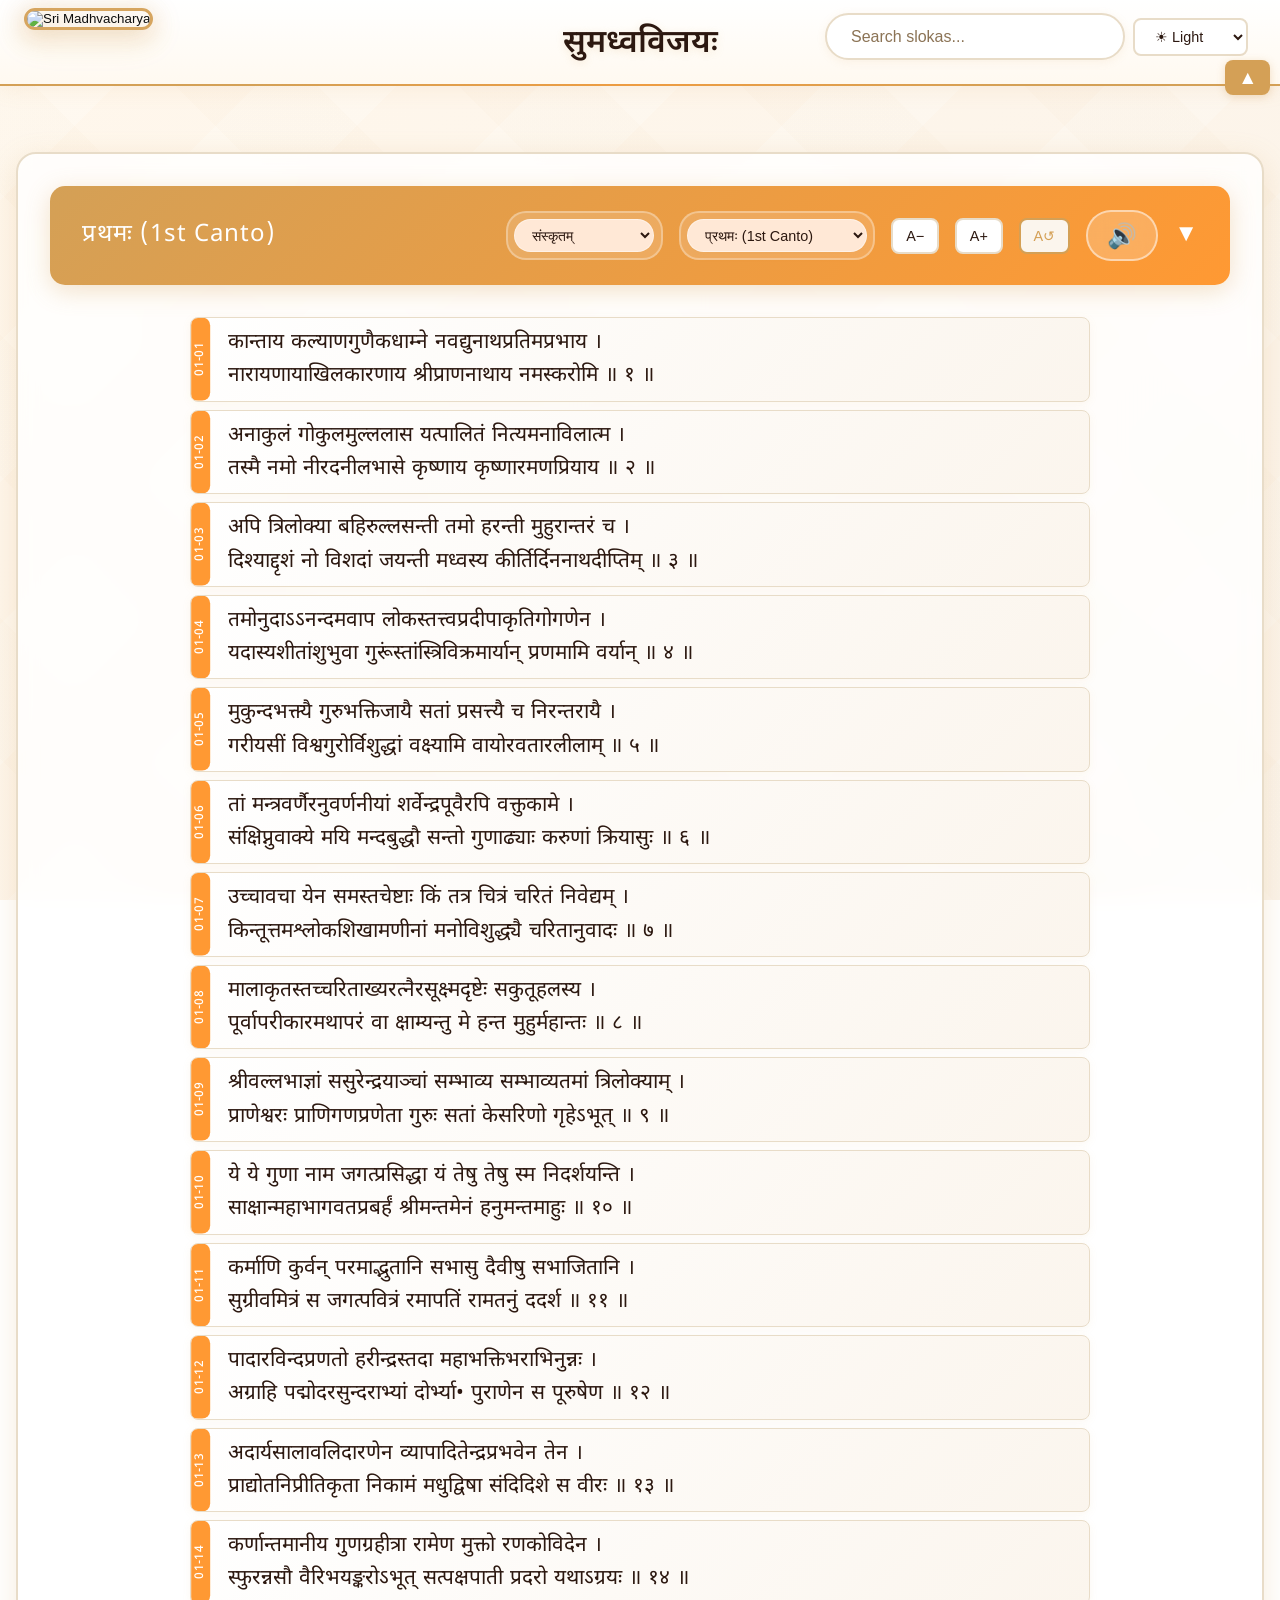
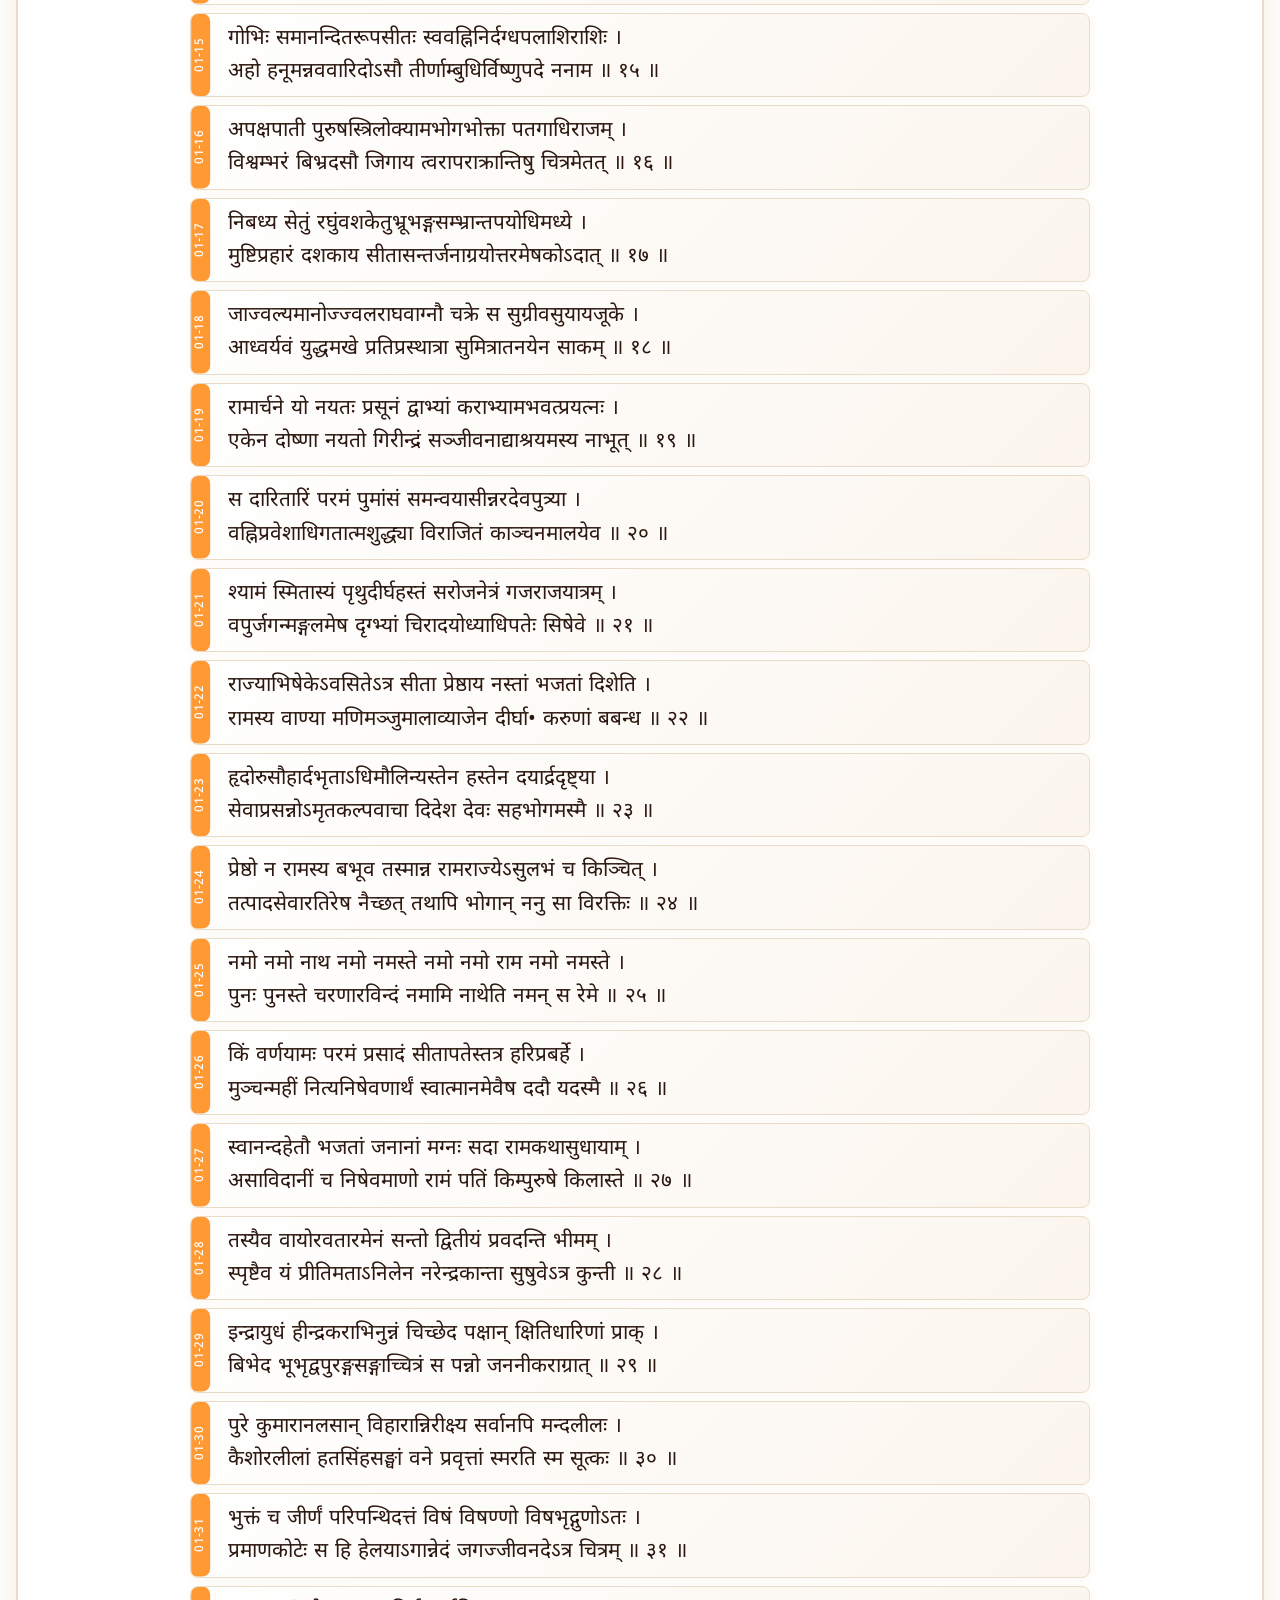
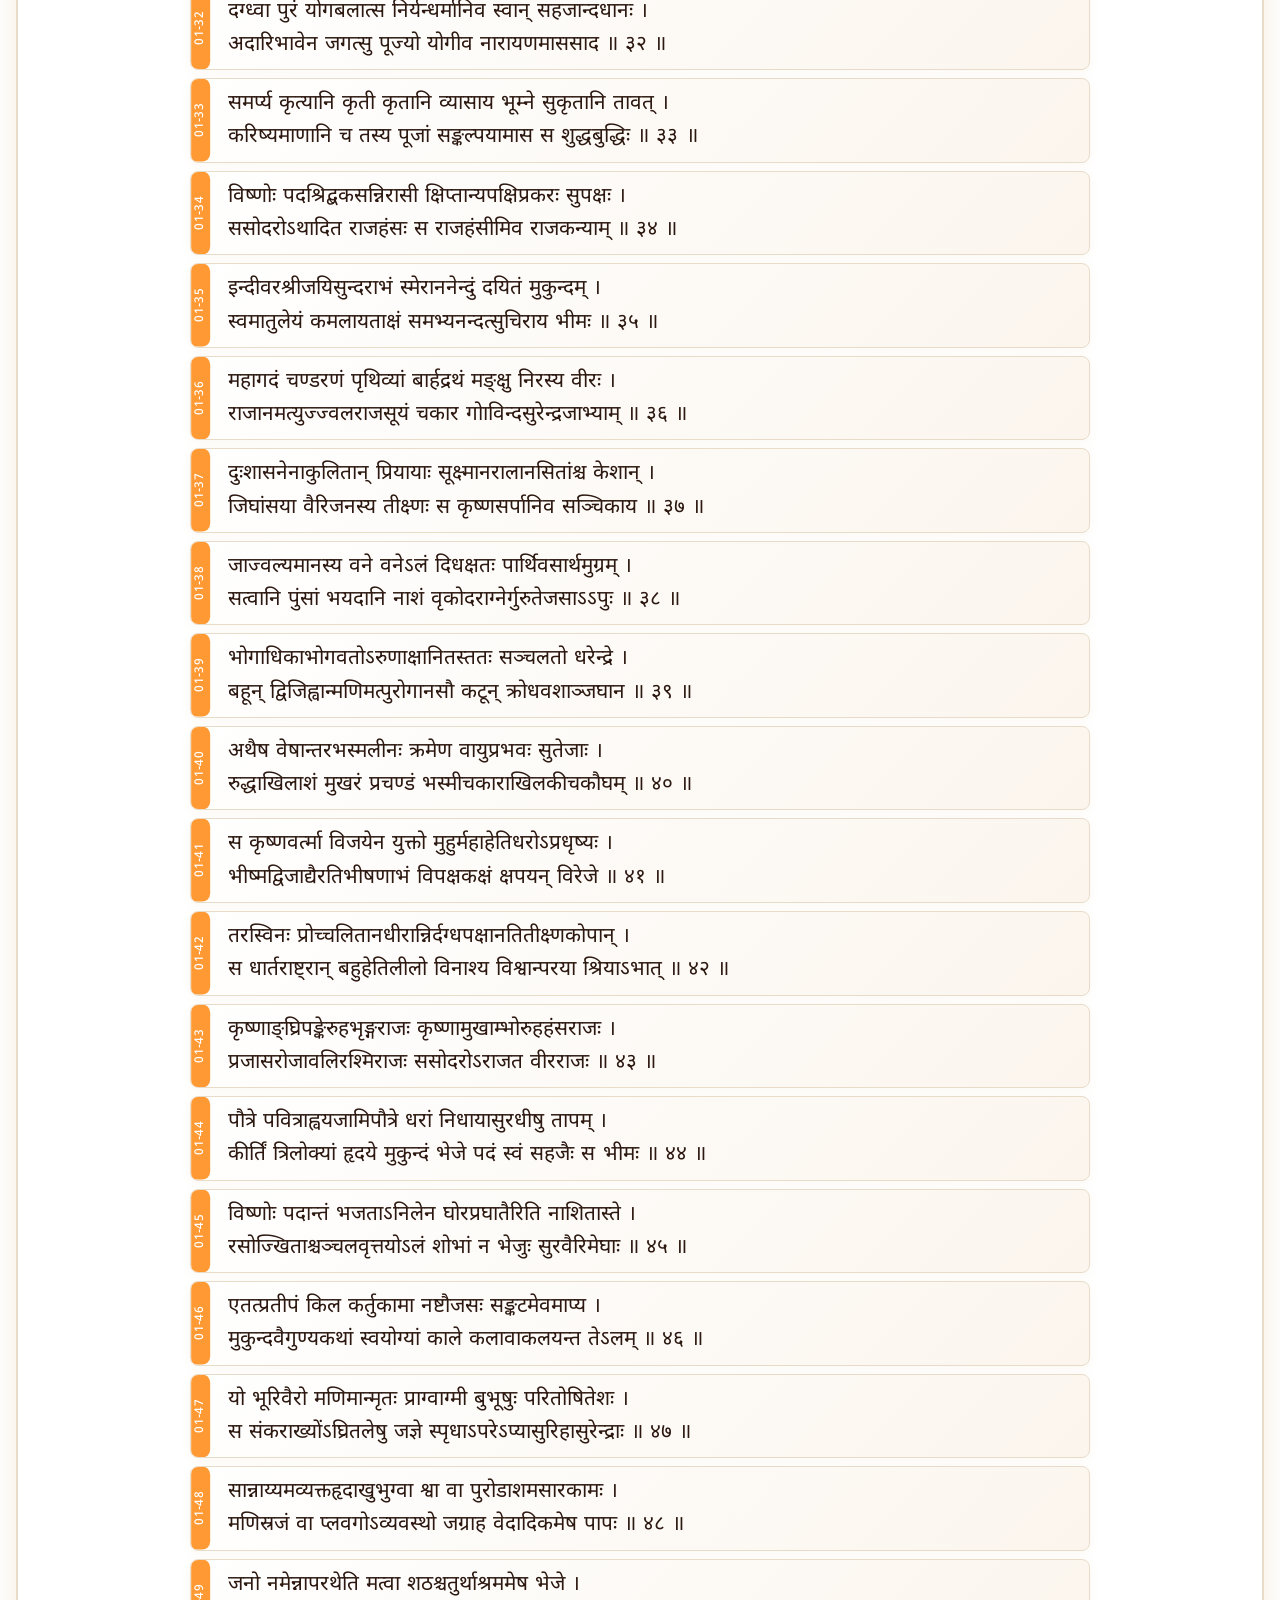
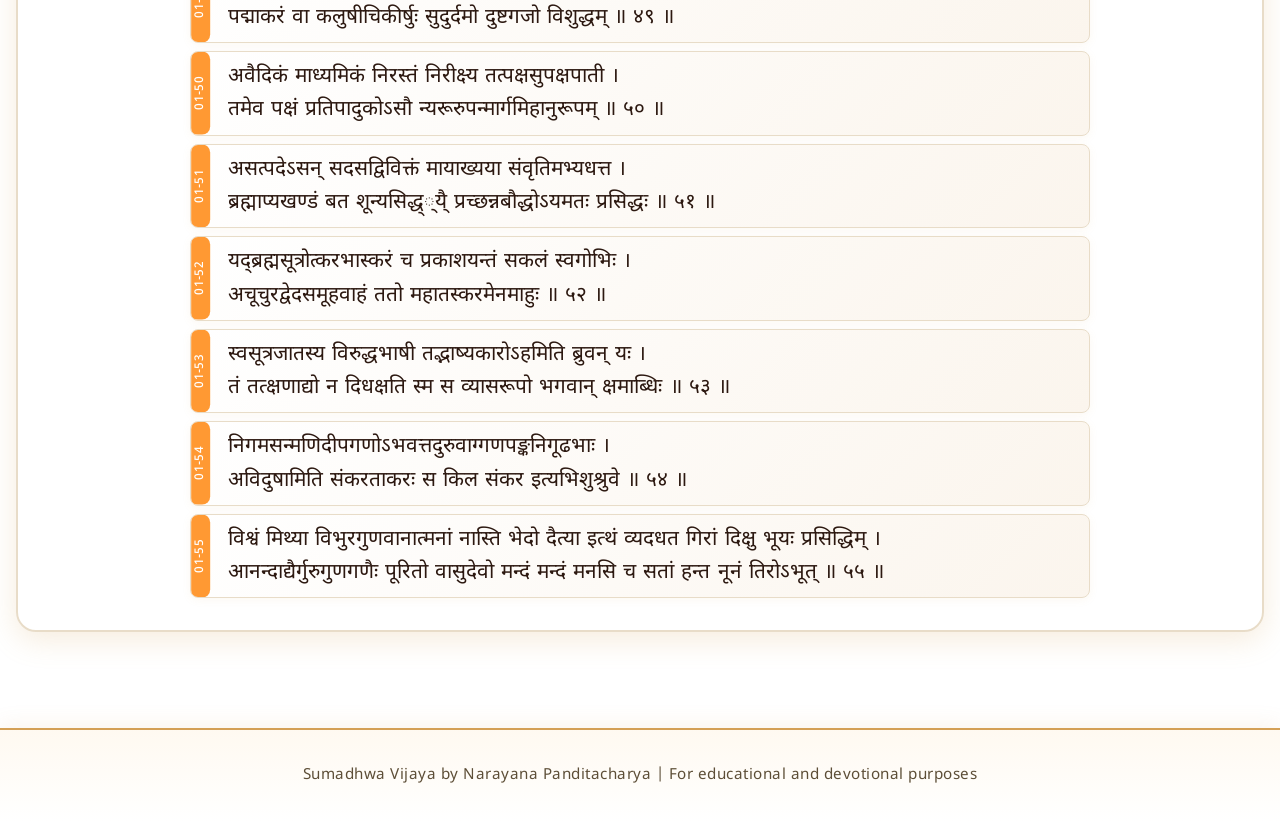
==== commit c59c01c8: "Add header toggle button back with adjusted position - Restored top sliding button to hide/show head" ====
--- a/index.html
+++ b/index.html
@@ -10,6 +10,8 @@
     <link rel="stylesheet" href="css/styles.css">
 </head>
 <body>
+    <button class="header-toggle-btn" id="headerToggleBtn" title="Hide header">▲</button>
+
     <header>
         <button class="madhwa-icon" id="homeButton" title="Return to Home">
             <img src="images/madhwa.png" alt="Sri Madhvacharya">
--- a/css/styles.css
+++ b/css/styles.css
@@ -112,7 +112,7 @@
 
 .header-toggle-btn {
     position: fixed;
-    top: 10px;
+    top: 60px;
     right: 10px;
     background: var(--primary-gold);
     color: white;
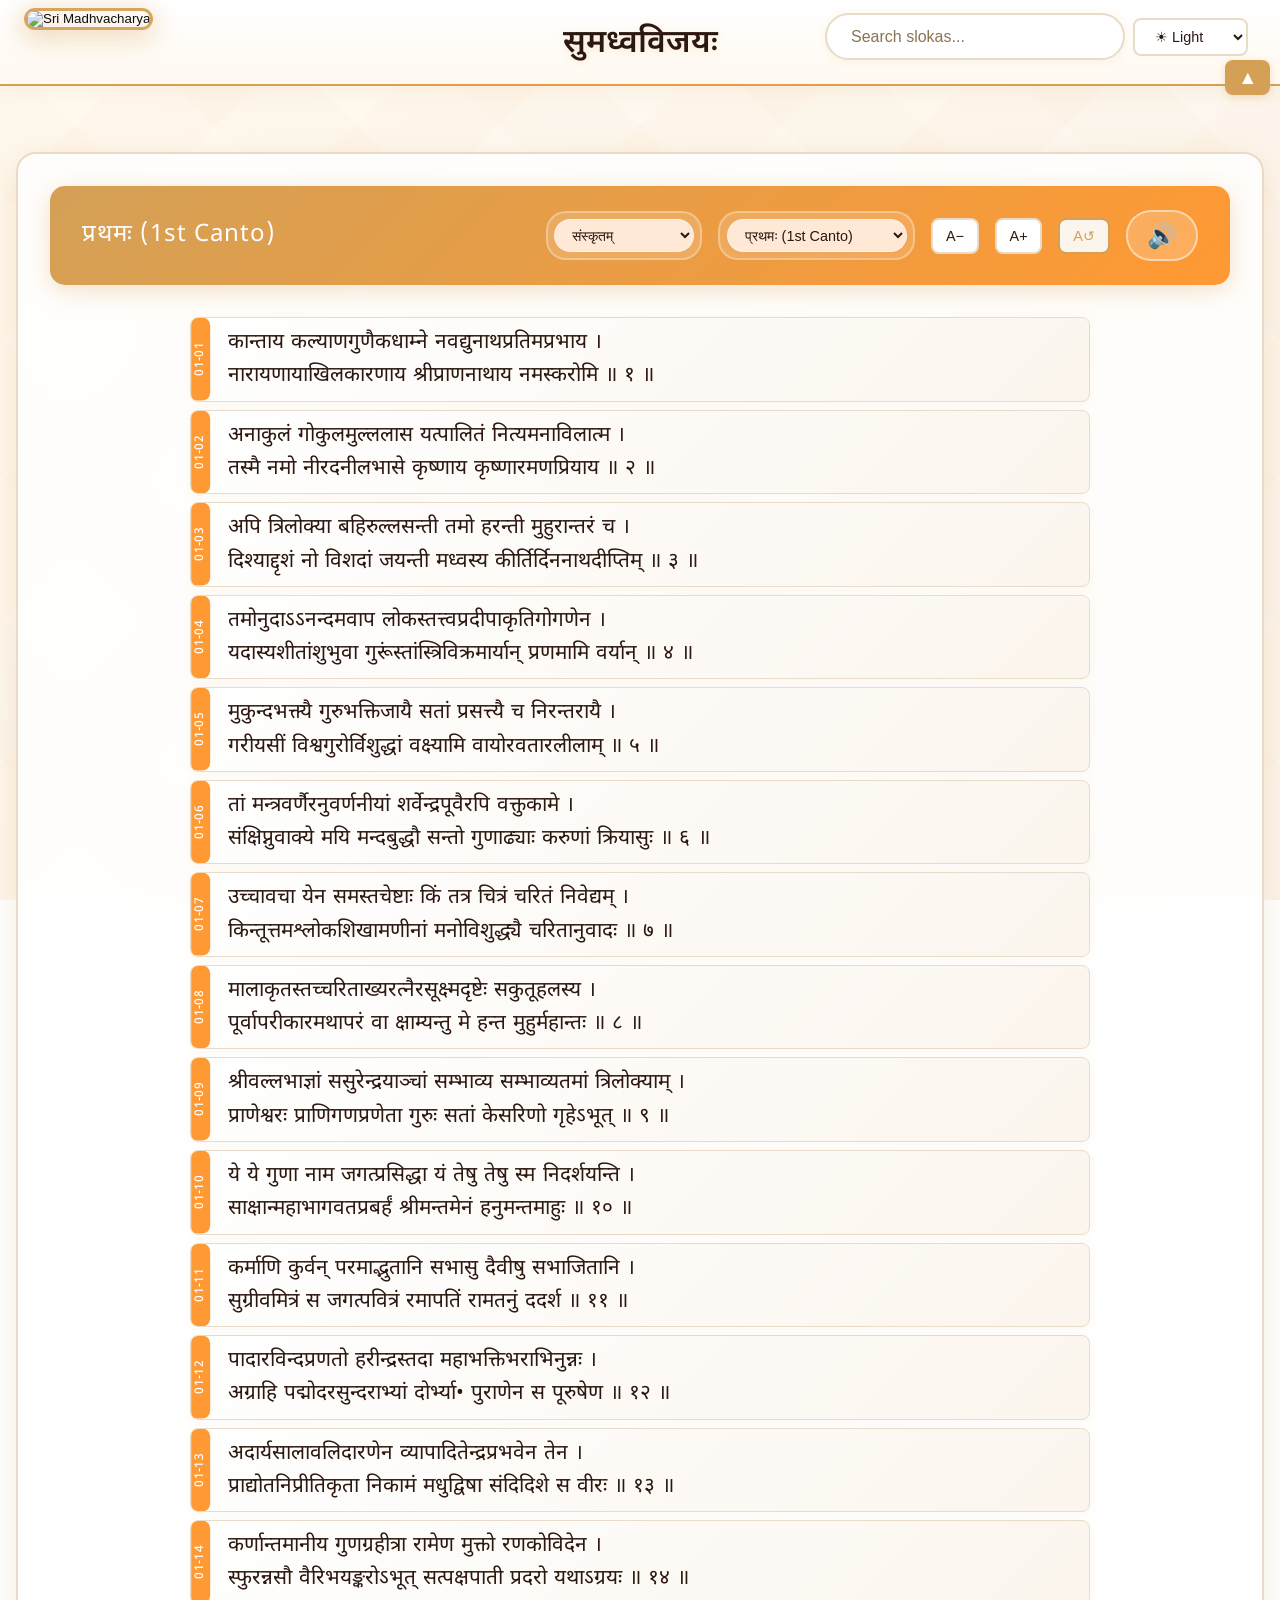
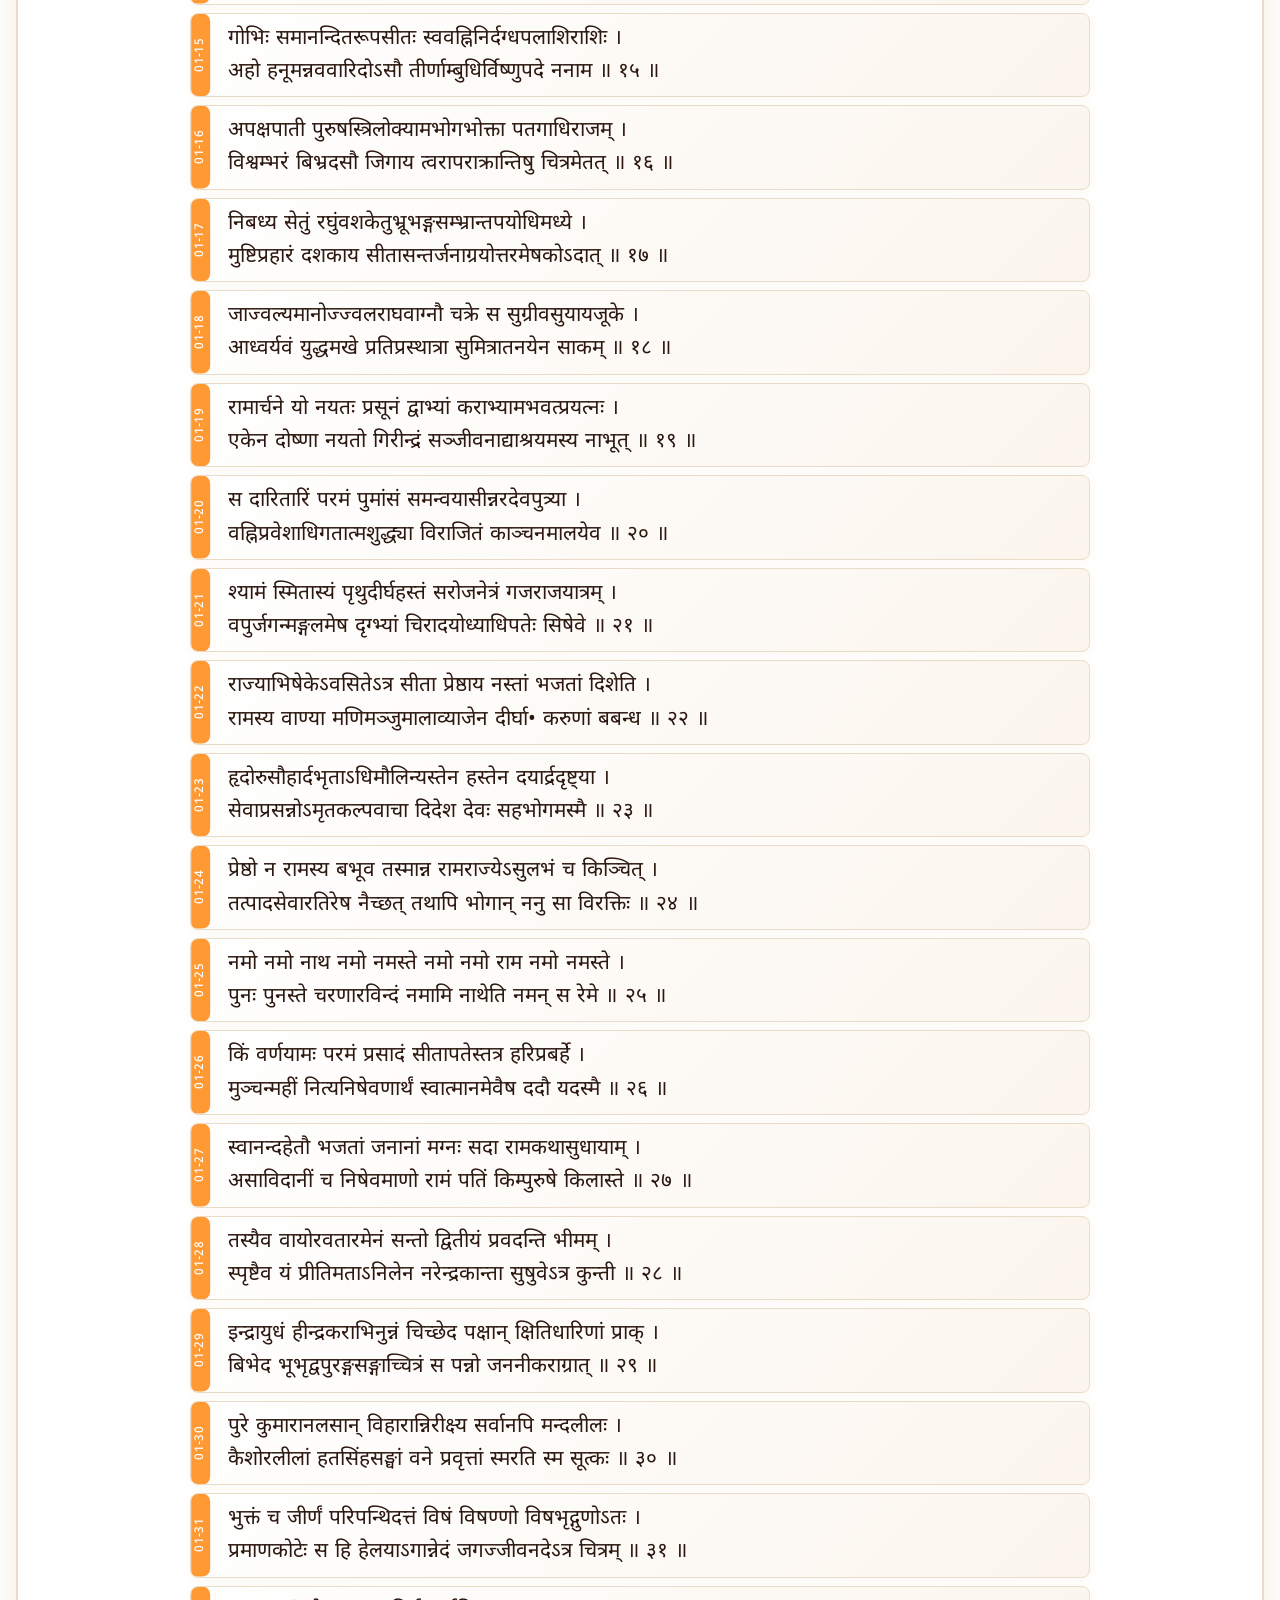
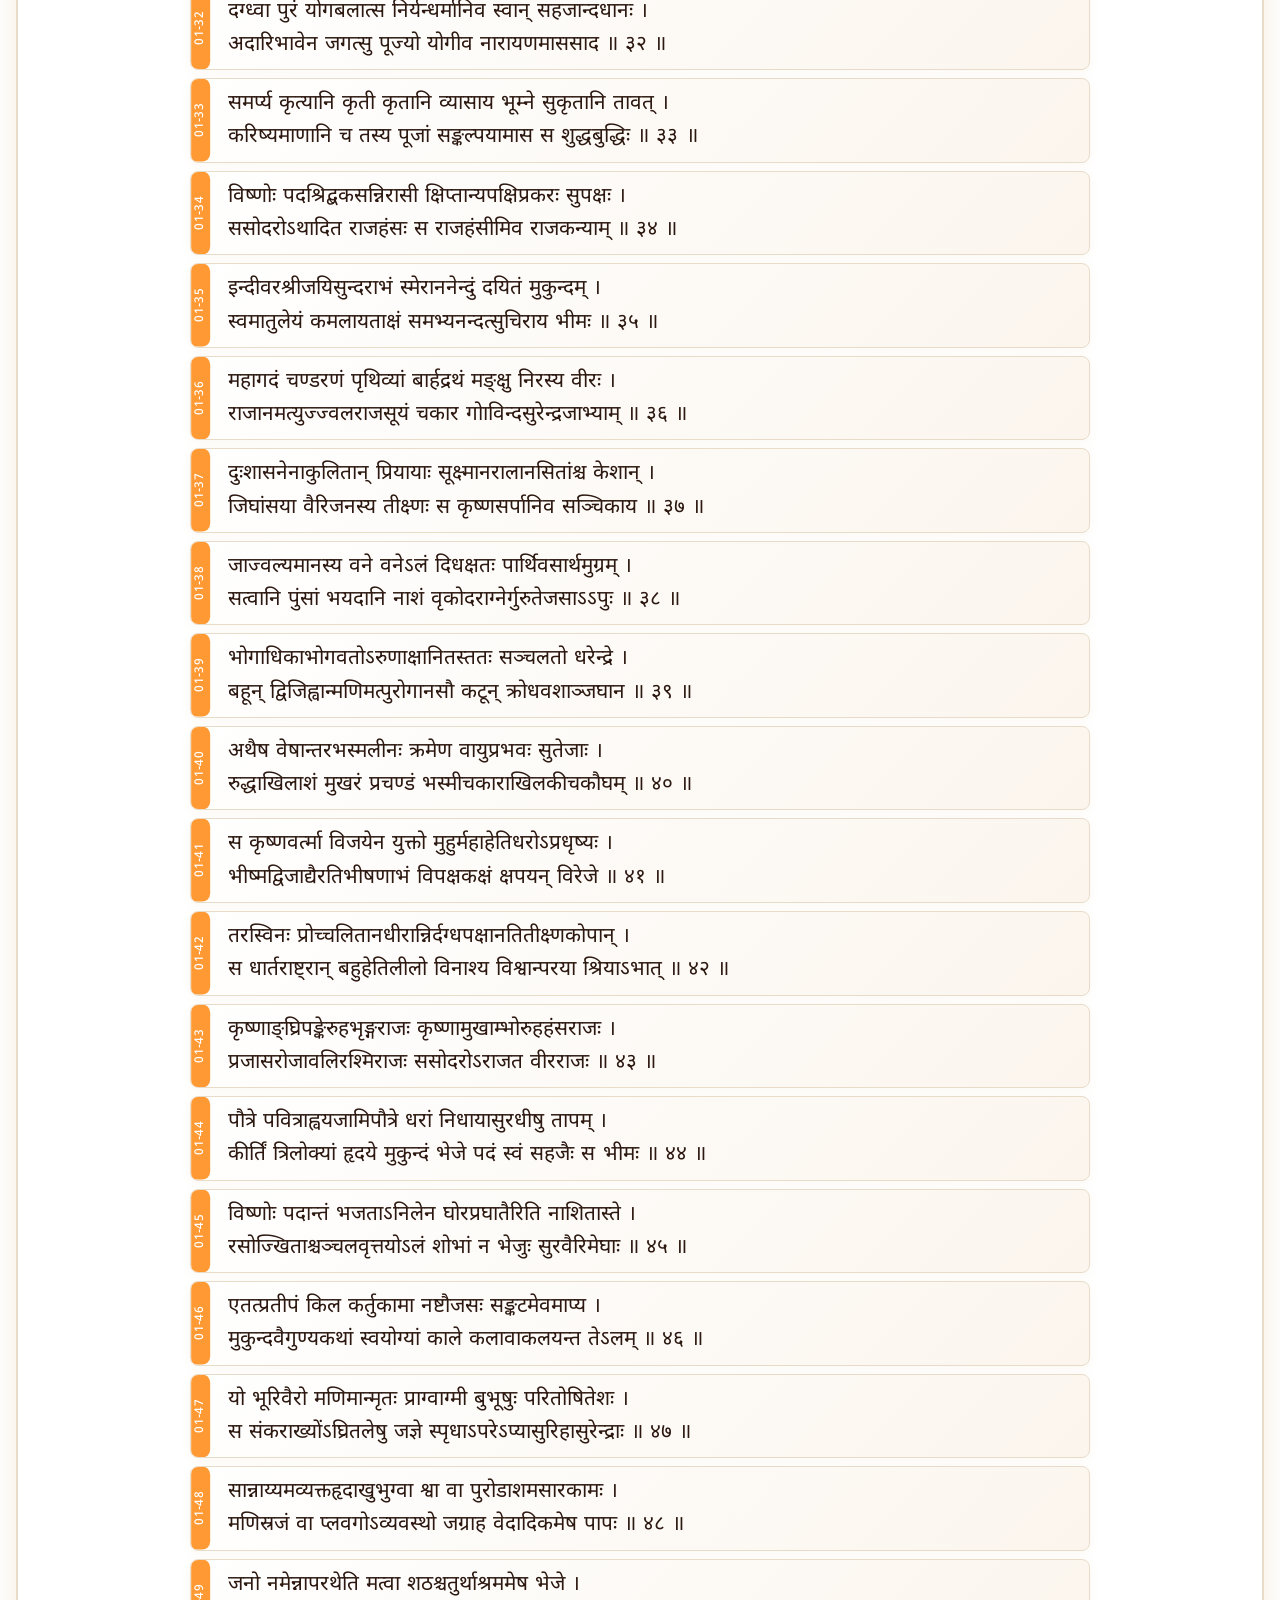
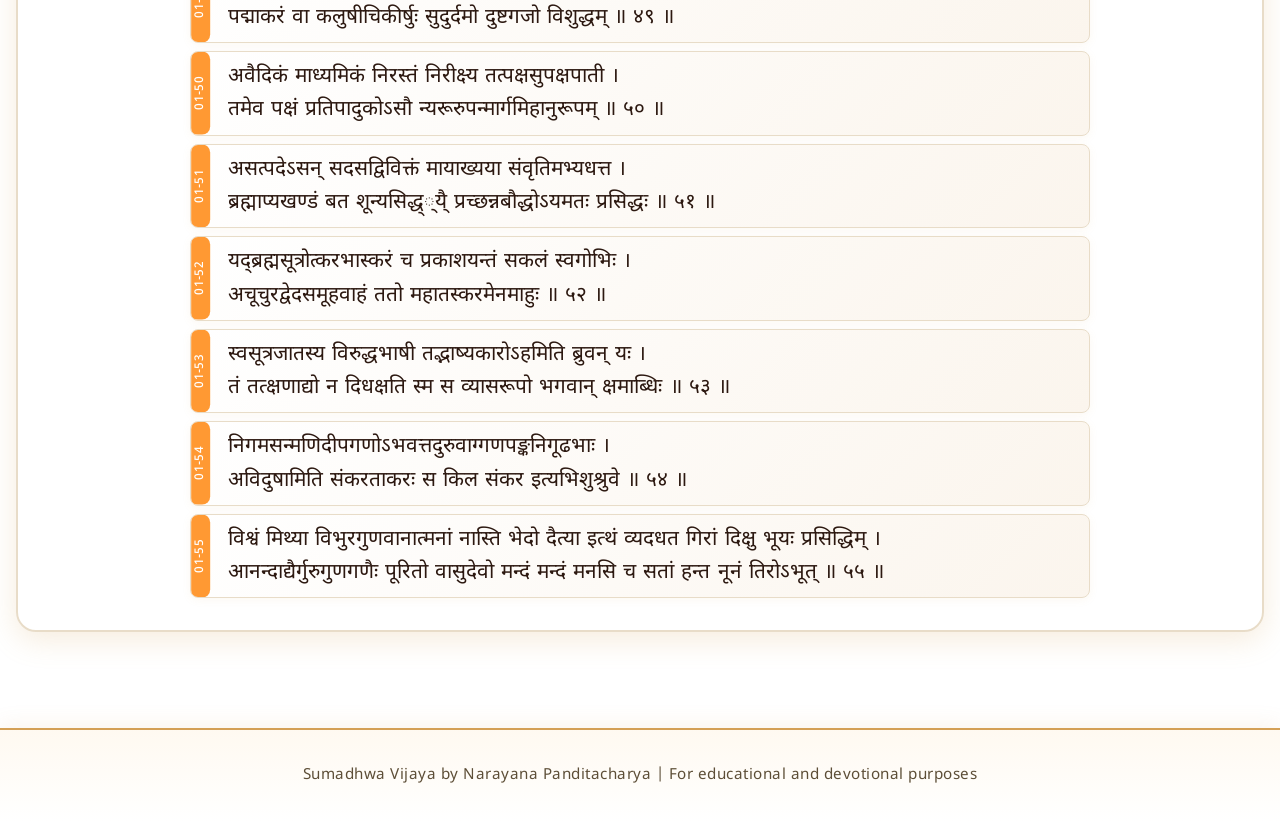
==== commit 00c47861: "Enhance UI/UX and implement performance optimizations - Remove commentary collapse/expand functional" ====
--- a/index.html
+++ b/index.html
@@ -98,7 +98,6 @@
                         <button class="control-btn reset-btn" id="resetFont" title="Reset to default font size">A↺</button>
                         <button class="heading-audio-btn" id="headingAudioBtn" title="Play all slokas">🔊</button>
                         <button class="heading-audio-btn" id="stopAudioBtn" title="Stop recitation" style="display: none;">⏹</button>
-                        <span class="collapse-icon" id="collapseIcon">▼</span>
                     </div>
                 </div>
                 <div class="sloka-list" id="slokaList">
--- a/css/styles.css
+++ b/css/styles.css
@@ -65,6 +65,10 @@
     line-height: 1.8;
     min-height: 100vh;
     font-weight: 400;
+    user-select: text; /* Allow text selection */
+    -webkit-user-select: text;
+    -moz-user-select: text;
+    -ms-user-select: text;
 }
 
 /* Decorative background pattern */
@@ -110,6 +114,10 @@
     box-shadow: none;
 }
 
+header.header-hidden .madhwa-icon {
+    transform: translateY(-280px);
+}
+
 .header-toggle-btn {
     position: fixed;
     top: 60px;
@@ -565,6 +573,12 @@
     outline: none;
     border-color: rgba(255, 255, 255, 0.9);
     box-shadow: 0 2px 15px rgba(0, 0, 0, 0.25);
+}
+
+.heading-controls .sarga-selector select:disabled {
+    opacity: 0.5;
+    cursor: not-allowed;
+    background: #E0E0E0;
 }
 
 .sarga-selector select:focus,
@@ -809,16 +823,6 @@
     background: rgba(255, 255, 255, 0.3);
     border-color: white;
     transform: scale(1.05);
-}
-
-.collapse-icon {
-    cursor: pointer;
-    font-size: 1.5rem;
-    transition: transform 0.3s ease;
-}
-
-.collapse-icon:hover {
-    transform: scale(1.2);
 }
 
 /* Sloka Cards */
@@ -938,6 +942,23 @@
     animation: pulse 1.5s ease-in-out infinite;
 }
 
+/* Highlight sloka when returning from detail view */
+.sloka-card.highlight-sloka {
+    animation: highlightPulse 2s ease-in-out;
+    border-color: var(--accent-saffron);
+}
+
+@keyframes highlightPulse {
+    0%, 100% {
+        box-shadow: 0 2px 8px rgba(212, 160, 86, 0.08);
+        transform: scale(1);
+    }
+    50% {
+        box-shadow: 0 8px 30px rgba(255, 153, 51, 0.4);
+        transform: scale(1.02);
+    }
+}
+
 @keyframes pulse {
     0%, 100% {
         opacity: 1;
@@ -1161,6 +1182,12 @@
     font-weight: bold;
 }
 
+.back-to-list-btn {
+    background: linear-gradient(135deg, var(--primary-gold), var(--gold-dark));
+    color: white;
+    border: none;
+}
+
 .nav-btn:hover:not(:disabled) {
     background: var(--primary-gold);
     color: white;
@@ -1219,13 +1246,9 @@
 }
 
 .detail-commentary.commentary-odd {
-    background: linear-gradient(135deg, var(--bg-white), var(--gold-lighter));
-}
-
-/* Collapsed commentary - reduce padding */
-.detail-commentary:has(.commentary-text-wrapper.collapsed) {
-    padding-bottom: 0.8rem;
-}
+    background: linear-gradient(135deg, var(--gold-lighter), var(--gold-light));
+}
+
 
 .sloka-header {
     display: flex;
@@ -1240,6 +1263,7 @@
     color: var(--text-dark);
     font-size: 1.3rem;
     font-weight: 400;
+    font-style: italic;
 }
 
 .detail-sloka .sloka-text-detail {
@@ -1247,54 +1271,17 @@
     padding: 0;
 }
 
-/* Collapsible commentary header */
+/* Commentary header */
 .commentary-header {
-    cursor: pointer;
-    transition: all 0.3s ease;
     margin-bottom: 0;
     padding: 1rem;
     border-radius: 10px;
-    user-select: none;
-}
-
-.commentary-header:hover {
-    background: rgba(212, 160, 86, 0.1);
-}
-
-.commentary-header:hover .collapse-arrow {
-    transform: scale(1.15);
-    color: var(--gold-dark);
-}
-
-.collapse-arrow {
-    font-size: 1.8rem;
-    color: var(--primary-gold);
-    transition: transform 0.3s ease, color 0.3s ease;
-    display: inline-block;
-    line-height: 1;
-}
-
-.collapse-arrow.rotated {
-    transform: rotate(-90deg);
-}
-
-.commentary-header:hover .collapse-arrow.rotated {
-    transform: rotate(-90deg) scale(1.15);
-}
-
-/* Commentary text wrapper for collapse animation */
+}
+
+
+/* Commentary text wrapper */
 .commentary-text-wrapper {
-    max-height: 5000px;
-    overflow: hidden;
-    transition: max-height 0.5s ease, opacity 0.3s ease, margin-top 0.3s ease;
-    opacity: 1;
     margin-top: 1.5rem;
-}
-
-.commentary-text-wrapper.collapsed {
-    max-height: 0;
-    opacity: 0;
-    margin-top: 0;
 }
 
 .speaker-btn {
@@ -1319,11 +1306,18 @@
 .commentary-text {
     font-size: var(--base-font-size);
     line-height: var(--line-height);
-    color: var(--text-dark);
     font-weight: 400;
     max-width: 100%;
     transition: max-width 0.3s ease;
     margin: 0;
+}
+
+.sloka-text-detail {
+    color: #3D2817;
+}
+
+.commentary-text {
+    color: #000000;
 }
 
 
@@ -1390,6 +1384,28 @@
     border: 2px dashed var(--border-light);
 }
 
+.loading-indicator {
+    text-align: center;
+    padding: 3rem;
+    color: var(--text-medium);
+    font-size: 1.1rem;
+    background: var(--gold-lighter);
+    border-radius: 15px;
+    border: 2px solid var(--primary-gold);
+    animation: pulse-loading 1.5s ease-in-out infinite;
+}
+
+@keyframes pulse-loading {
+    0%, 100% {
+        opacity: 1;
+        transform: scale(1);
+    }
+    50% {
+        opacity: 0.7;
+        transform: scale(0.98);
+    }
+}
+
 /* Responsive Design */
 @media (max-width: 1200px) {
     .container {
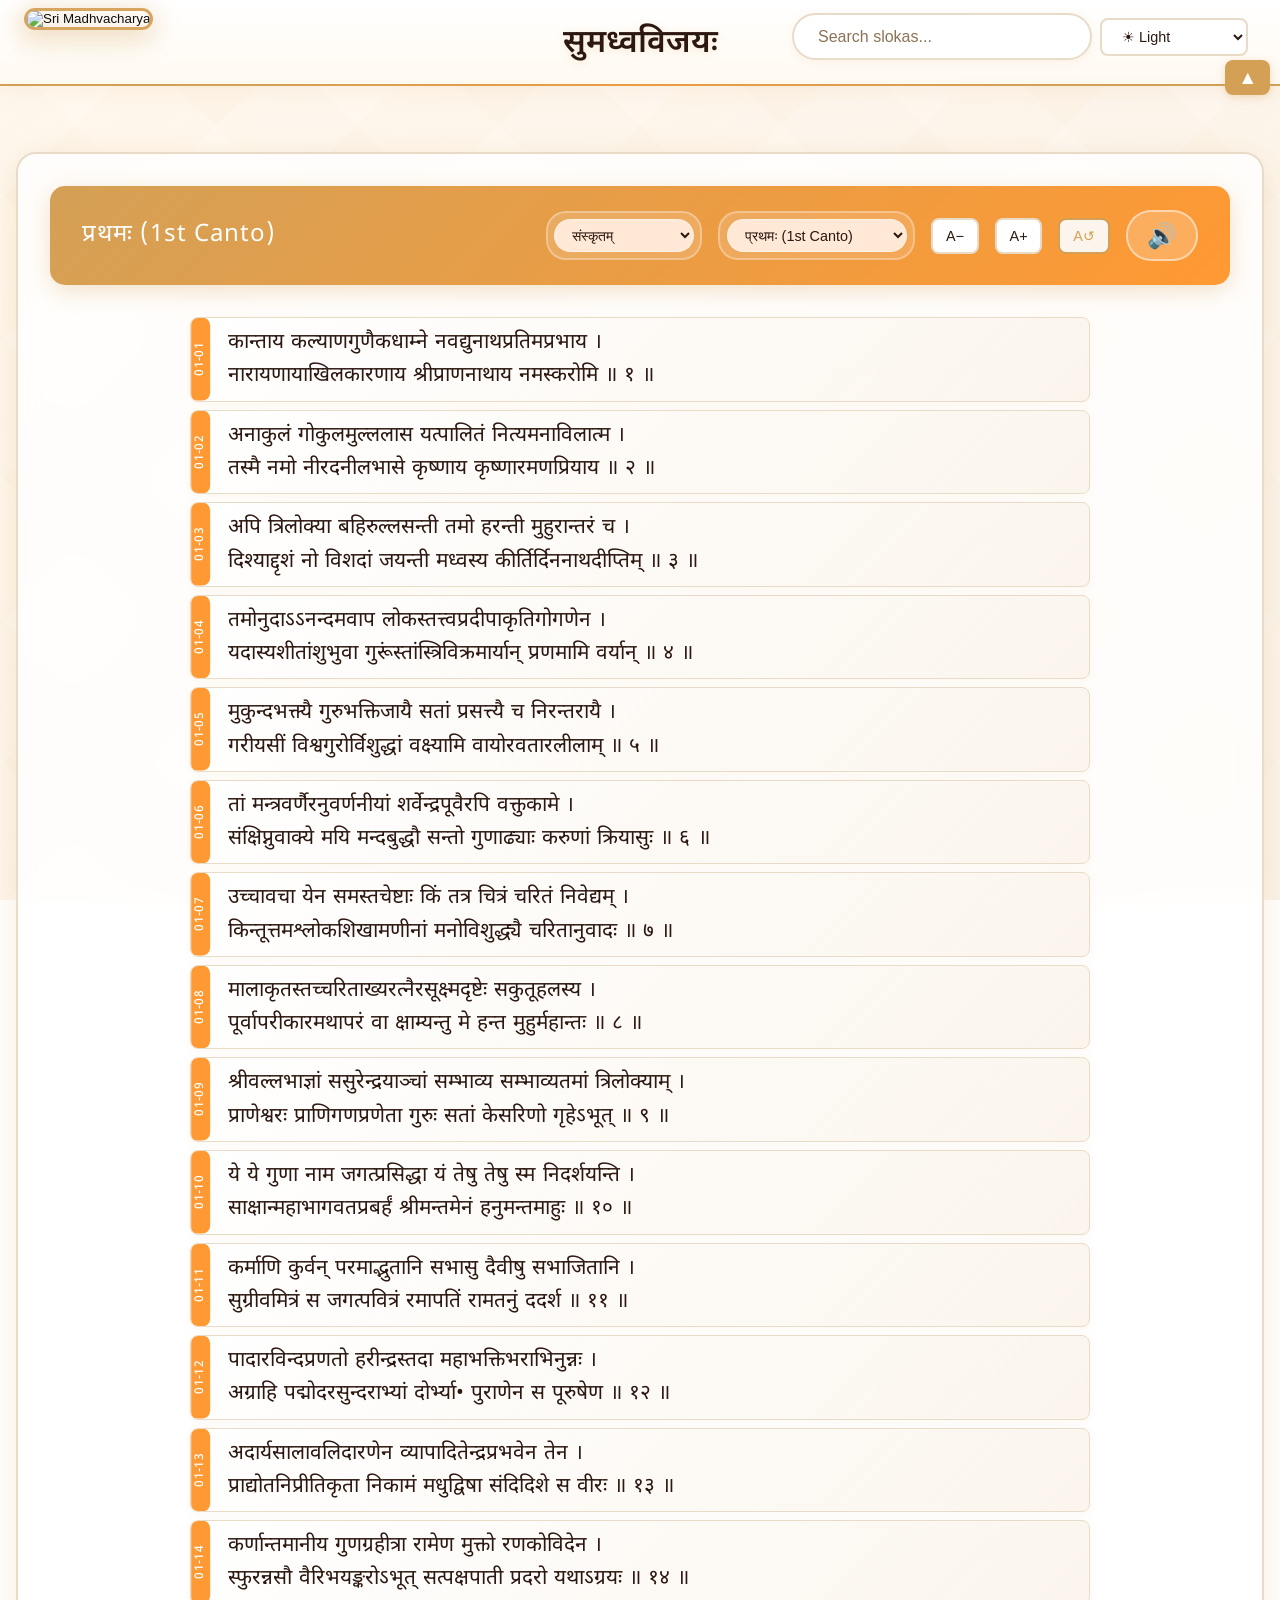
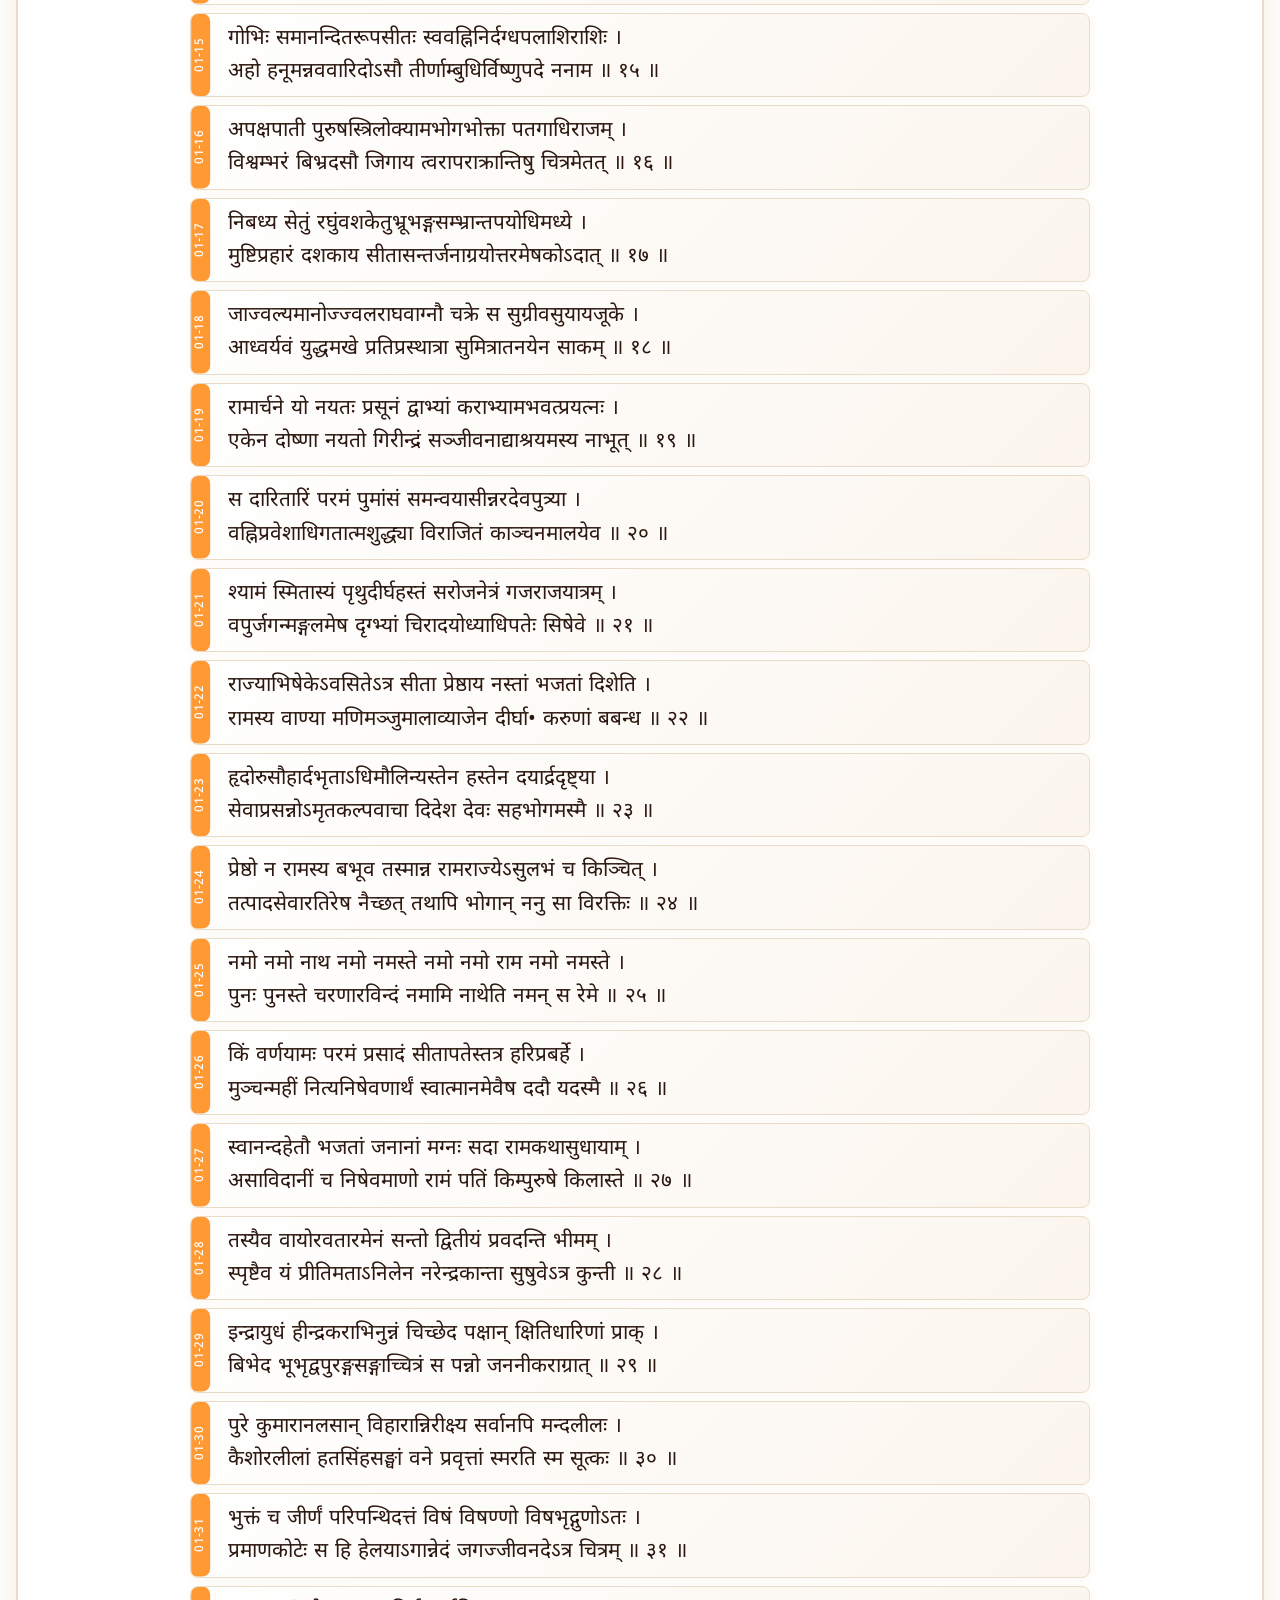
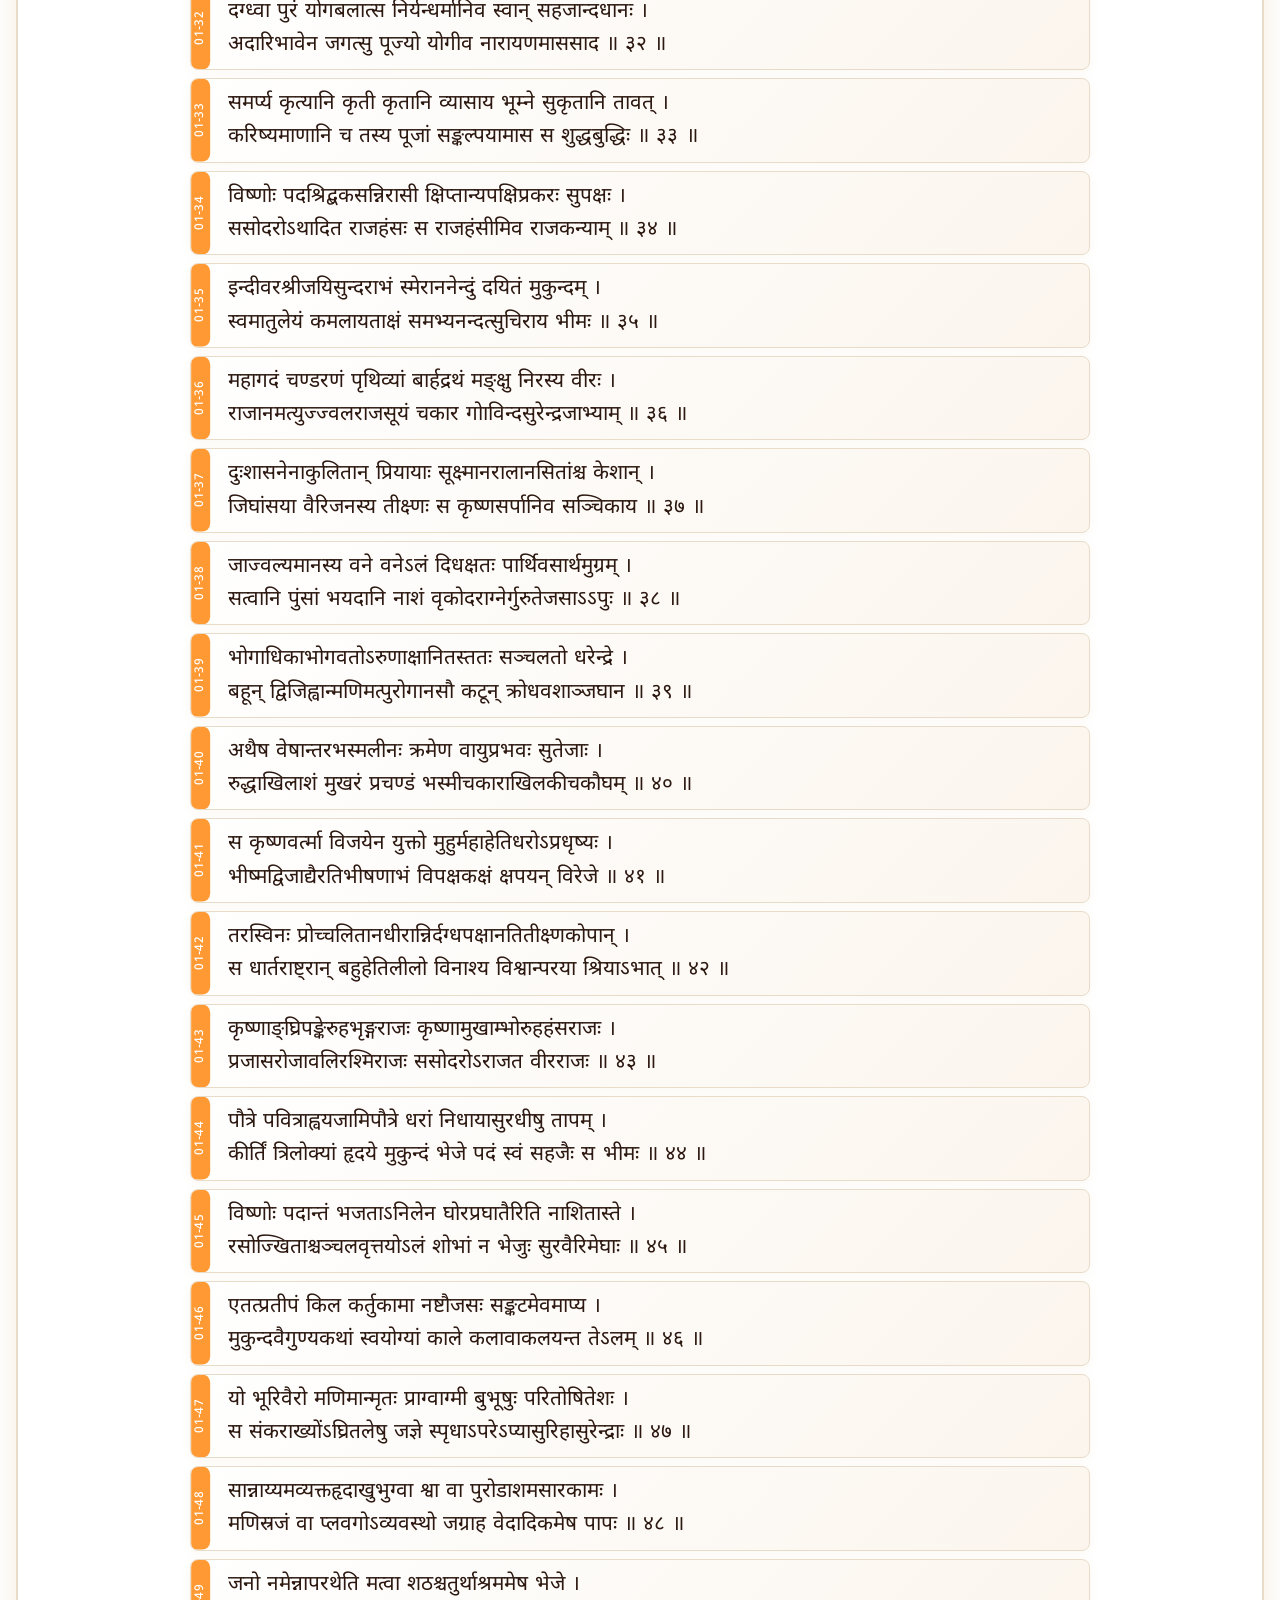
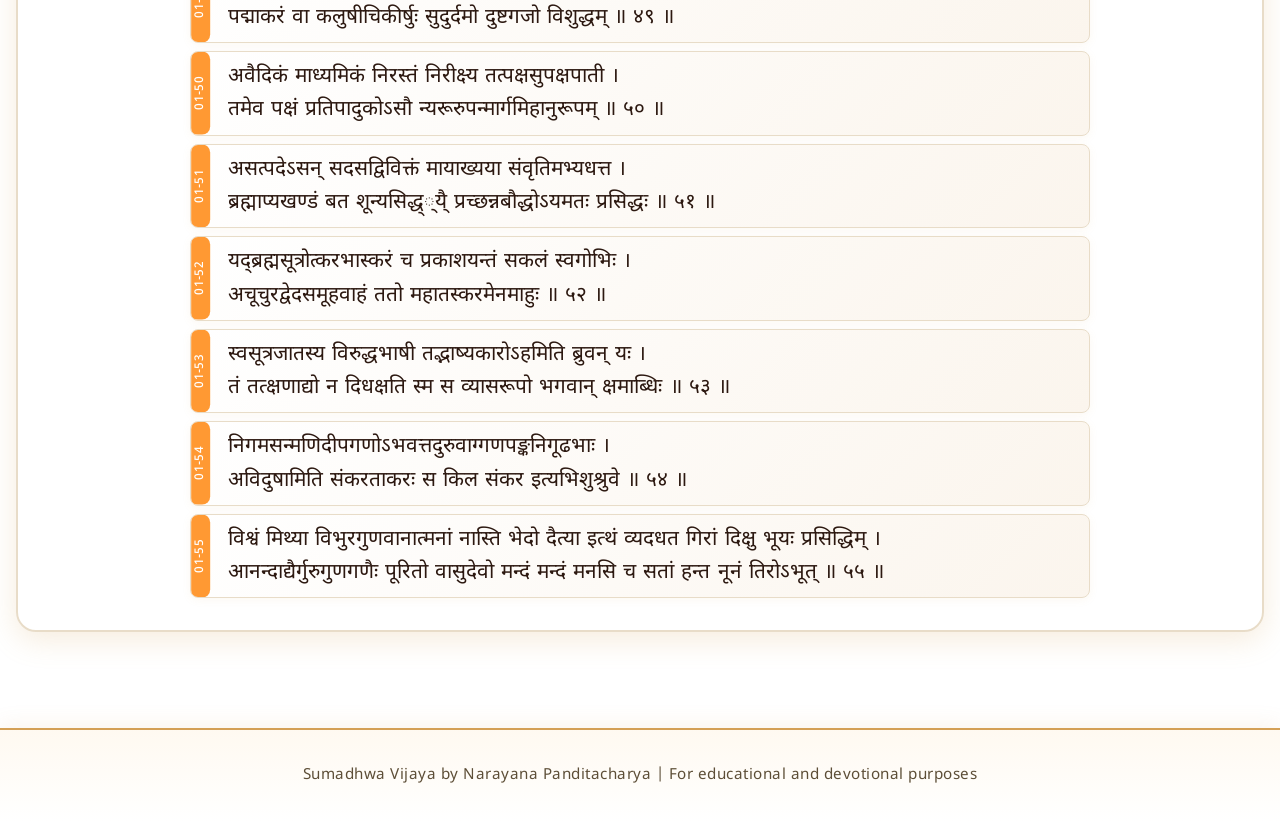
==== commit e8cfb565: "Add Black Gold theme with 3D radiant styling - Add new Black Gold theme option to theme selector - I" ====
--- a/index.html
+++ b/index.html
@@ -26,6 +26,7 @@
                     <option value="light">☀ Light</option>
                     <option value="sepia">📖 Sepia</option>
                     <option value="dark">🌙 Dark</option>
+                    <option value="black-gold">✨ Black Gold</option>
                 </select>
             </div>
         </div>
--- a/css/styles.css
+++ b/css/styles.css
@@ -51,6 +51,147 @@
     box-shadow: 0 2px 8px rgba(0, 0, 0, 0.3);
 }
 
+/* Black Gold theme */
+body.black-gold-theme {
+    --bg-cream: #000000;
+    --bg-white: #0A0A0A;
+    --bg-light: #1A1A1A;
+    --text-dark: #FFFFFF;
+    --text-medium: #F0F0F0;
+    --text-light: #C9A961;
+    --border-light: #C9A961;
+    --primary-gold: #C9A961;
+    --gold-light: #D4A056;
+    --gold-lighter: #1A1A1A;
+    --gold-dark: #B8860B;
+    --accent-saffron: #D4A056;
+    --accent-red: #C9A961;
+}
+
+body.black-gold-theme {
+    background: linear-gradient(135deg, #000000 0%, #1A1A1A 100%);
+}
+
+body.black-gold-theme::before {
+    background-image:
+        repeating-linear-gradient(45deg, transparent, transparent 100px, rgba(201, 169, 97, 0.05) 100px, rgba(201, 169, 97, 0.05) 200px),
+        repeating-linear-gradient(-45deg, transparent, transparent 100px, rgba(212, 160, 86, 0.05) 100px, rgba(212, 160, 86, 0.05) 200px);
+}
+
+body.black-gold-theme header {
+    background: linear-gradient(180deg, rgba(10, 10, 10, 0.98) 0%, rgba(0, 0, 0, 0.98) 100%);
+    border-bottom: 2px solid var(--primary-gold);
+}
+
+body.black-gold-theme .detail-header {
+    background: transparent;
+}
+
+body.black-gold-theme .sloka-card {
+    background: linear-gradient(135deg, #0A0A0A 0%, #1A1A1A 100%);
+    border: 1px solid var(--primary-gold);
+}
+
+body.black-gold-theme .sloka-card:hover {
+    background: linear-gradient(135deg, #1A1A1A 0%, #2A2A2A 100%);
+    border-color: var(--primary-gold);
+    box-shadow: 0 8px 30px rgba(201, 169, 97, 0.4);
+}
+
+body.black-gold-theme .detail-commentary.commentary-even {
+    background: #0A0A0A;
+    border: 1px solid rgba(212, 160, 86, 0.3);
+}
+
+body.black-gold-theme .detail-commentary.commentary-odd {
+    background: linear-gradient(135deg, #0A0A0A, #1A1A1A);
+    border: 1px solid rgba(201, 169, 97, 0.3);
+}
+
+body.black-gold-theme .commentary-text strong {
+    background: linear-gradient(120deg, rgba(201, 169, 97, 0.3) 0%, rgba(212, 160, 86, 0.25) 100%);
+    color: var(--primary-gold);
+    border-bottom-color: var(--primary-gold);
+}
+
+body.black-gold-theme footer {
+    background: linear-gradient(180deg, rgba(0, 0, 0, 0.98) 0%, rgba(10, 10, 10, 0.98) 100%);
+    border-top: 2px solid var(--primary-gold);
+}
+
+body.black-gold-theme .sloka-text-detail {
+    color: #C9A961;
+}
+
+body.black-gold-theme .commentary-text {
+    color: #C9A961;
+}
+
+body.black-gold-theme .sloka-text {
+    color: #C9A961;
+}
+
+body.black-gold-theme .heading-controls .sarga-selector select {
+    background: #1A1A1A;
+    color: #C9A961;
+    border-color: #C9A961;
+}
+
+body.black-gold-theme .heading-controls .language-selector-heading select {
+    background: #1A1A1A;
+    color: #C9A961;
+    border-color: #C9A961;
+}
+
+body.black-gold-theme .heading-controls .sarga-selector select:hover,
+body.black-gold-theme .heading-controls .language-selector-heading select:hover {
+    background: #2A2A2A;
+    border-color: #D4A056;
+}
+
+body.black-gold-theme .section-heading {
+    background:
+        linear-gradient(135deg,
+            #B8860B 0%,
+            #D4A056 25%,
+            #FFD700 50%,
+            #D4A056 75%,
+            #B8860B 100%
+        );
+    box-shadow:
+        0 4px 20px rgba(212, 160, 86, 0.6),
+        0 8px 40px rgba(255, 215, 0, 0.4),
+        inset 0 2px 4px rgba(255, 255, 255, 0.3),
+        inset 0 -2px 4px rgba(0, 0, 0, 0.4);
+    border: 1px solid rgba(255, 215, 0, 0.5);
+    position: relative;
+}
+
+body.black-gold-theme .section-heading::before {
+    content: '';
+    position: absolute;
+    top: 0;
+    left: 0;
+    right: 0;
+    bottom: 0;
+    background: linear-gradient(
+        180deg,
+        rgba(255, 255, 255, 0.3) 0%,
+        transparent 50%,
+        rgba(0, 0, 0, 0.2) 100%
+    );
+    border-radius: 15px;
+    pointer-events: none;
+}
+
+body.black-gold-theme .section-heading:hover {
+    box-shadow:
+        0 6px 25px rgba(212, 160, 86, 0.8),
+        0 10px 50px rgba(255, 215, 0, 0.6),
+        inset 0 2px 4px rgba(255, 255, 255, 0.4),
+        inset 0 -2px 4px rgba(0, 0, 0, 0.4);
+}
+
 * {
     margin: 0;
     padding: 0;
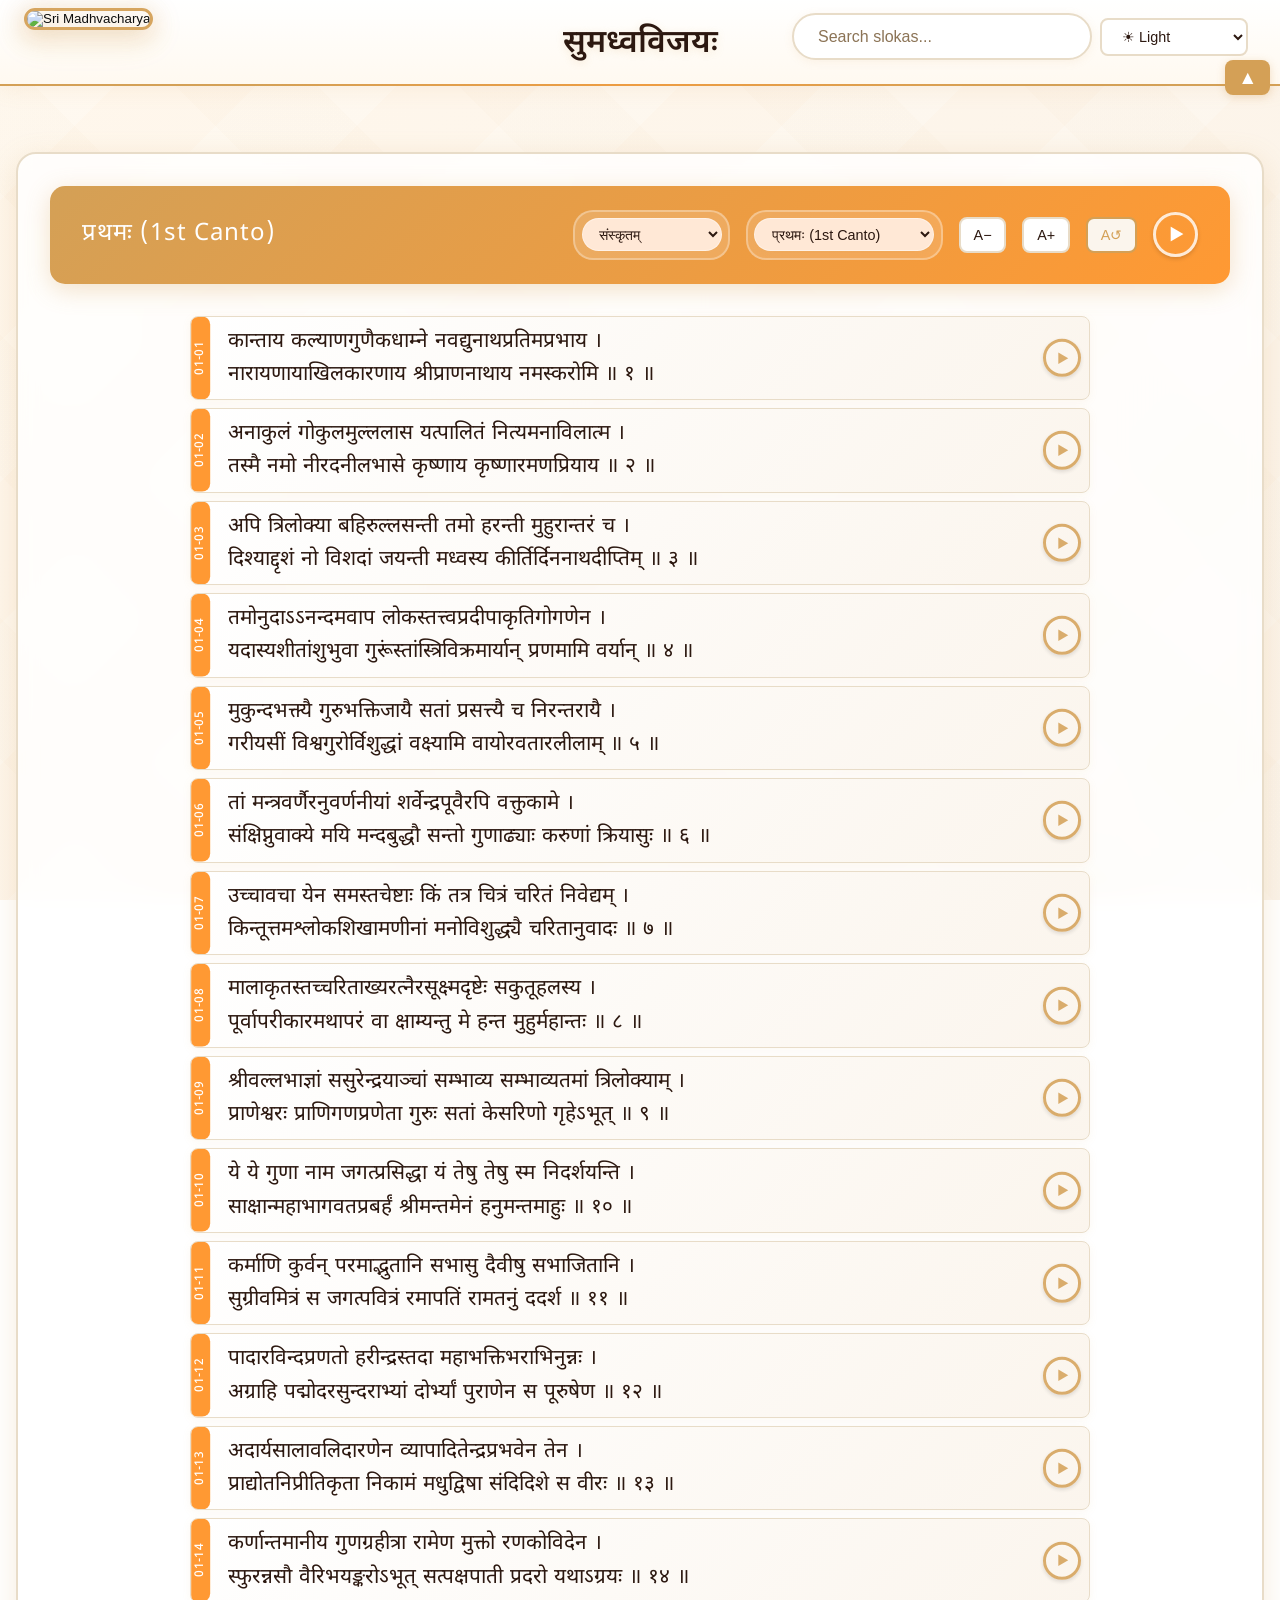
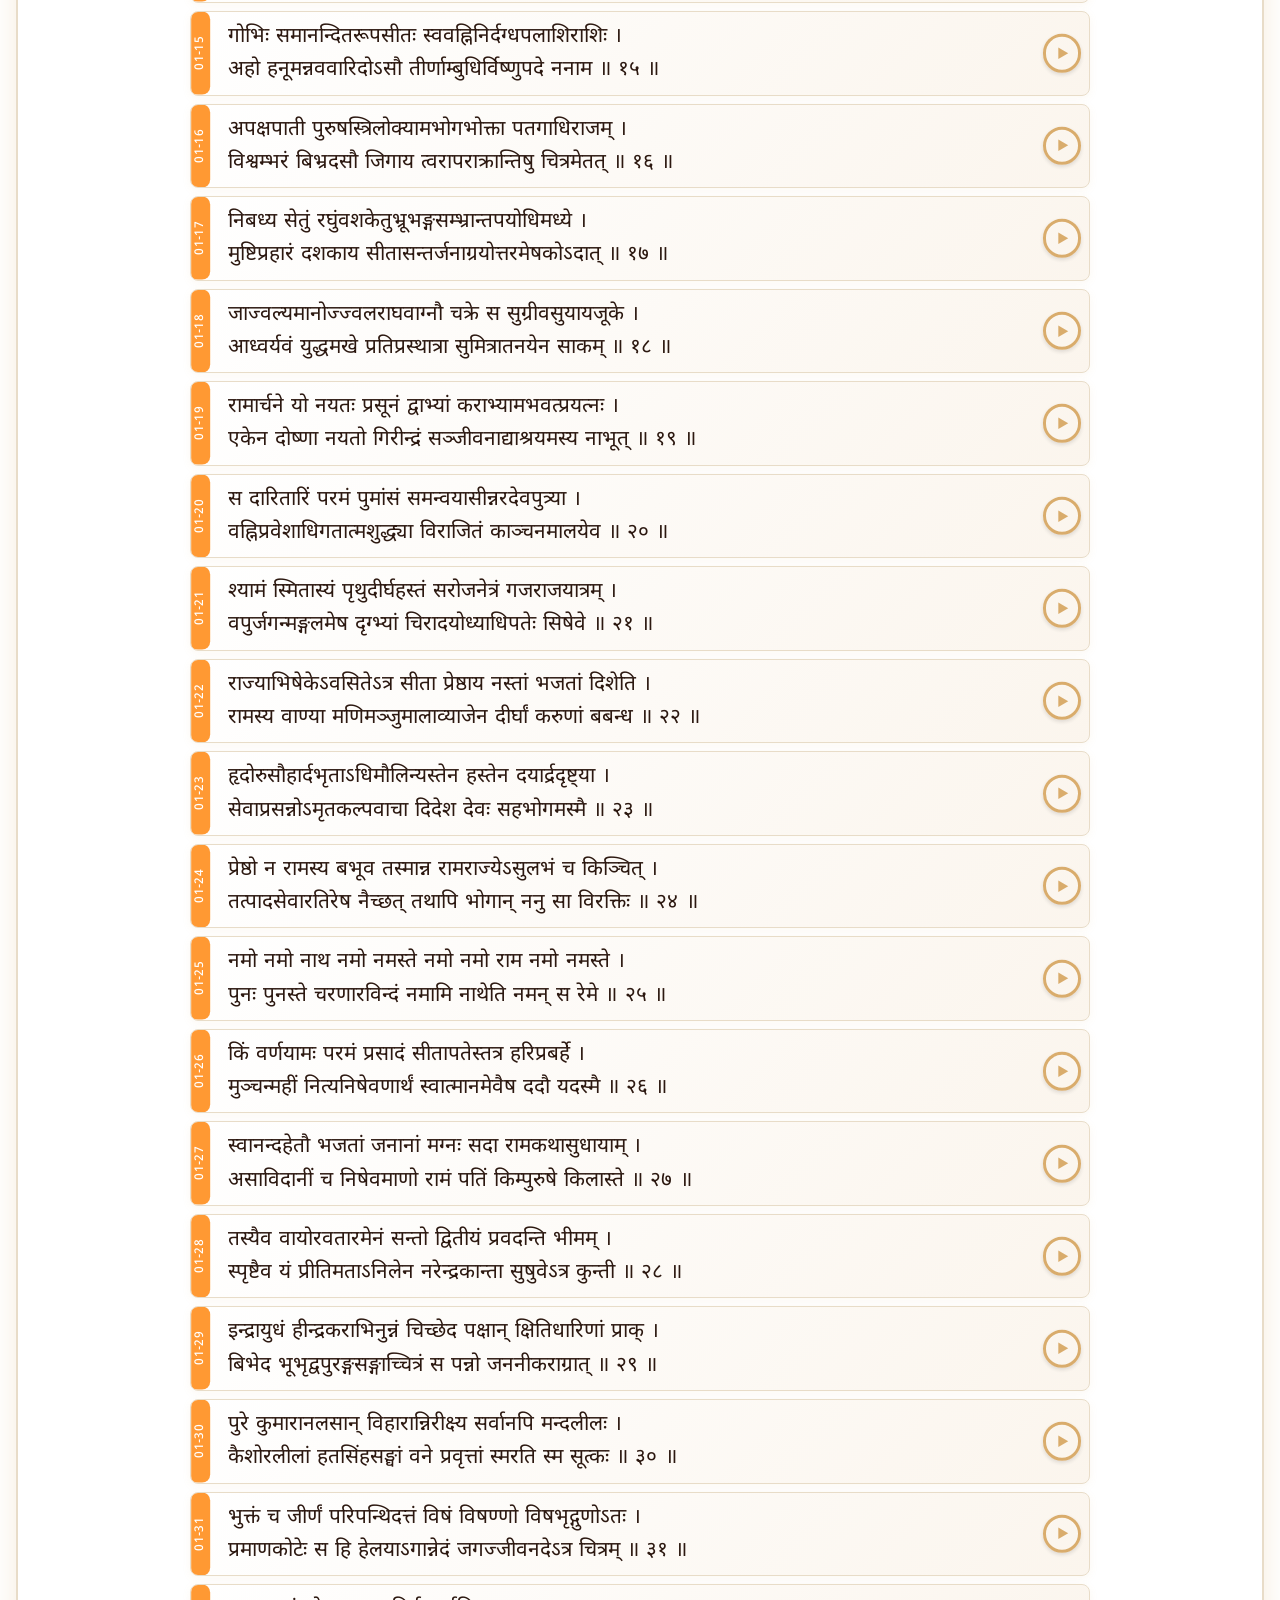
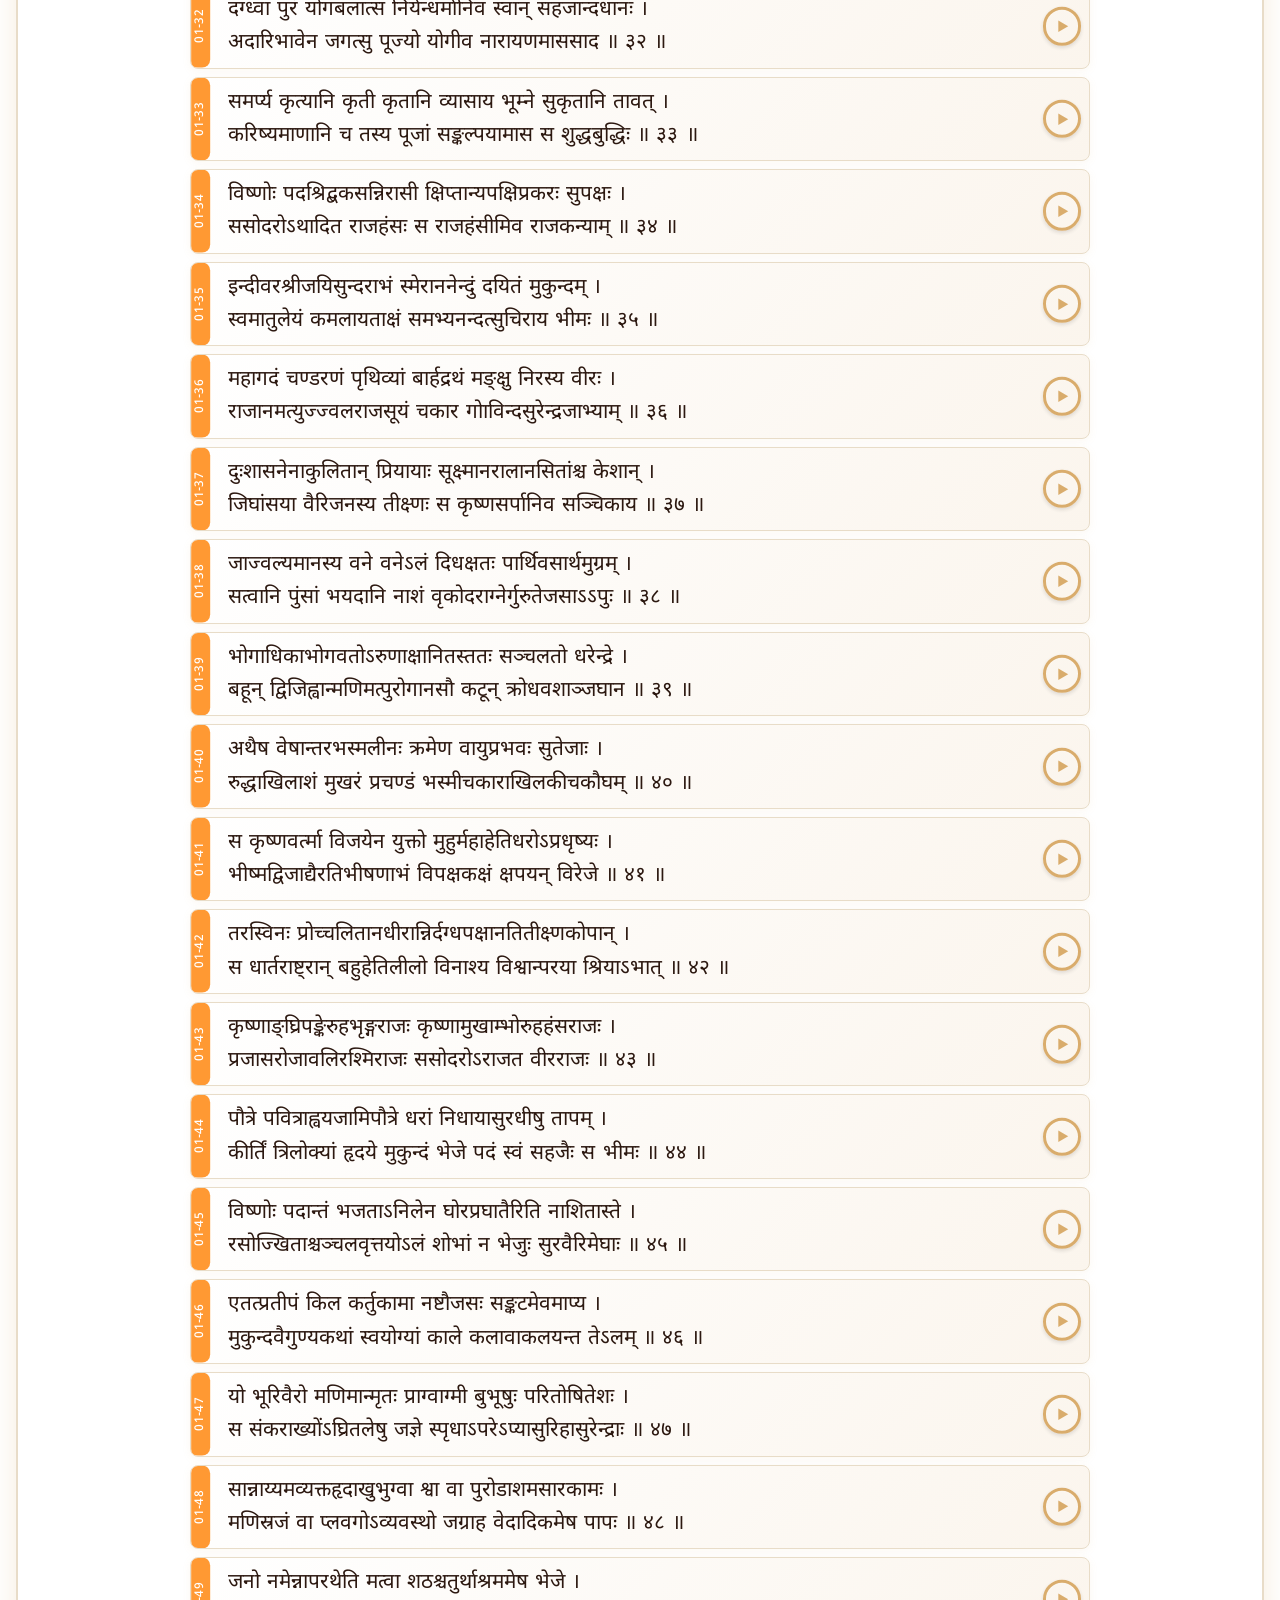
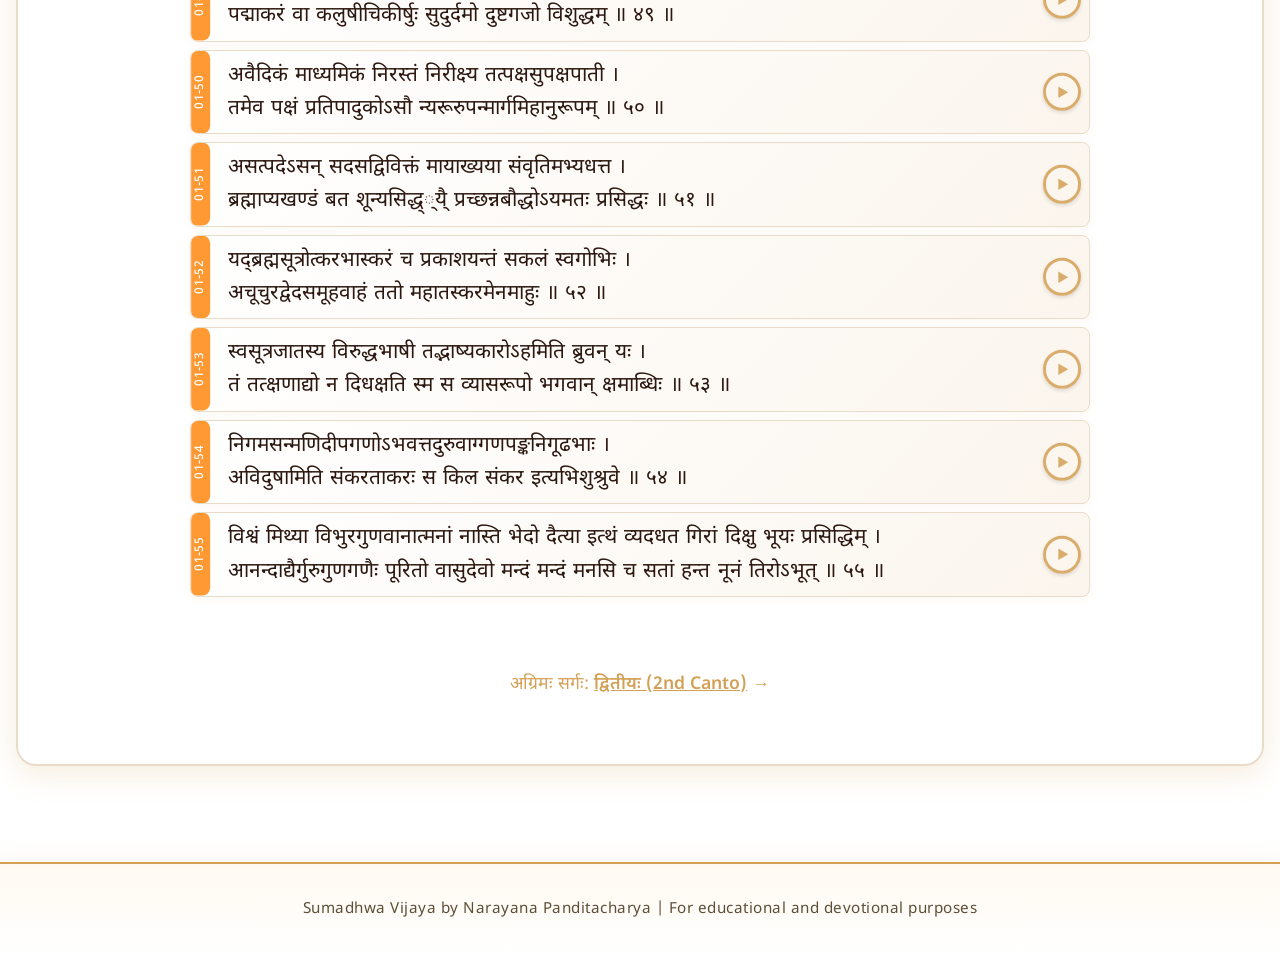
==== commit 6e67a44e: "Add individual sloka recitation, improve search and UI enhancements - Add speaker button on each slo" ====
--- a/index.html
+++ b/index.html
@@ -97,7 +97,7 @@
                         <button class="control-btn" id="decreaseFont" title="Decrease font size">A−</button>
                         <button class="control-btn" id="increaseFont" title="Increase font size">A+</button>
                         <button class="control-btn reset-btn" id="resetFont" title="Reset to default font size">A↺</button>
-                        <button class="heading-audio-btn" id="headingAudioBtn" title="Play all slokas">🔊</button>
+                        <button class="heading-audio-btn" id="headingAudioBtn" title="Play all slokas">▶</button>
                         <button class="heading-audio-btn" id="stopAudioBtn" title="Stop recitation" style="display: none;">⏹</button>
                     </div>
                 </div>
--- a/css/styles.css
+++ b/css/styles.css
@@ -98,6 +98,7 @@
     box-shadow: 0 8px 30px rgba(201, 169, 97, 0.4);
 }
 
+
 body.black-gold-theme .detail-commentary.commentary-even {
     background: #0A0A0A;
     border: 1px solid rgba(212, 160, 86, 0.3);
@@ -737,6 +738,14 @@
     color: var(--text-light);
 }
 
+/* Search term highlighting */
+.search-highlight {
+    background-color: #CC5500;
+    color: white;
+    padding: 0 2px;
+    border-radius: 2px;
+}
+
 /* Main Container */
 main {
     padding: 2rem 1rem;
@@ -949,21 +958,28 @@
 }
 
 .heading-audio-btn {
-    background: rgba(255, 255, 255, 0.2);
-    border: 2px solid rgba(255, 255, 255, 0.5);
+    background: transparent;
+    border: 3px solid rgba(255, 255, 255, 0.8);
     color: white;
-    padding: 0.6rem 1.2rem;
-    border-radius: 25px;
-    cursor: pointer;
-    font-size: 1.5rem;
+    padding: 0;
+    width: 2.8rem;
+    height: 2.8rem;
+    border-radius: 50%;
+    cursor: pointer;
+    font-size: 1.1rem;
     transition: all 0.3s ease;
-    backdrop-filter: blur(10px);
+    display: flex;
+    align-items: center;
+    justify-content: center;
+    padding-left: 3px;
+    box-shadow: 0 2px 4px rgba(0, 0, 0, 0.15);
 }
 
 .heading-audio-btn:hover {
-    background: rgba(255, 255, 255, 0.3);
+    background: rgba(255, 255, 255, 0.15);
     border-color: white;
-    transform: scale(1.05);
+    transform: scale(1.1);
+    box-shadow: 0 4px 8px rgba(255, 255, 255, 0.2);
 }
 
 /* Sloka Cards */
@@ -1041,6 +1057,7 @@
     font-weight: 400;
     margin-bottom: 0;
     padding-left: 0.8rem;
+    padding-right: 2.8rem;
 }
 
 /* Sloka meaning (hidden by default in recitation mode) */
@@ -1051,6 +1068,7 @@
     margin-top: 0.5rem;
     padding-top: 0.5rem;
     padding-left: 0.8rem;
+    padding-right: 2.8rem;
     border-top: 1px solid var(--border-light);
     display: none; /* Hidden by default */
 }
@@ -1060,27 +1078,103 @@
     display: block;
 }
 
-/* Currently playing sloka - bold and highlighted */
+/* Sloka speak button */
+.sloka-speak-btn {
+    position: absolute;
+    right: 0.5rem;
+    top: 50%;
+    transform: translateY(-50%);
+    background: transparent;
+    border: 3px solid var(--primary-gold);
+    border-radius: 50%;
+    width: 2.4rem;
+    height: 2.4rem;
+    font-size: 0.9rem;
+    cursor: pointer;
+    opacity: 0.85;
+    transition: all 0.3s ease;
+    display: flex;
+    align-items: center;
+    justify-content: center;
+    color: var(--primary-gold);
+    box-shadow: 
+        0 2px 4px rgba(0, 0, 0, 0.15),
+        inset 0 1px 2px rgba(255, 255, 255, 0.1);
+    padding-left: 2px;
+}
+
+.sloka-speak-btn:hover {
+    opacity: 1;
+    transform: translateY(-50%) scale(1.1);
+    border-color: var(--accent-saffron);
+    color: var(--accent-saffron);
+    box-shadow: 
+        0 4px 8px rgba(255, 153, 51, 0.3),
+        inset 0 1px 2px rgba(255, 255, 255, 0.2);
+}
+
+.sloka-speak-btn:active {
+    transform: translateY(-50%) scale(0.95);
+}
+
+.sloka-card.playing .sloka-speak-btn {
+    background: white;
+    border-color: white;
+    color: #E68A3C;
+    opacity: 1;
+    box-shadow: 0 2px 6px rgba(0, 0, 0, 0.2);
+}
+
+/* Currently playing sloka - 3D gradient light orange background with dark text */
 .sloka-card.playing {
-    background: linear-gradient(135deg, var(--gold-lighter) 0%, var(--bg-white) 100%);
-    border-color: var(--primary-gold);
-    box-shadow: 0 8px 30px rgba(212, 160, 86, 0.3);
+    background: linear-gradient(145deg, #FFD9B3 0%, #FFAA66 40%, #FF8833 100%);
+    border-color: #FFCC99;
+    box-shadow: 
+        0 8px 30px rgba(255, 153, 68, 0.5),
+        inset 0 3px 6px rgba(255, 255, 255, 0.5),
+        inset 0 -3px 6px rgba(200, 100, 0, 0.2);
     transform: scale(1.02);
+}
+
+.sloka-card.playing::before {
+    display: none;
 }
 
 .sloka-card.playing .sloka-text {
     font-weight: 600;
-    color: var(--text-dark);
-}
-
-.sloka-card.playing::before {
-    content: "▶";
-    position: absolute;
-    left: 0.3rem;
-    top: 1rem;
-    font-size: 1.5rem;
+    color: #3D2817;
+    text-shadow: 0 1px 1px rgba(255, 255, 255, 0.3);
+}
+
+.sloka-card.playing .sloka-number {
+    background: #3D2817;
+    color: #FFAA66;
+}
+
+.sloka-card.playing .sloka-meaning {
+    color: #3D2817;
+    text-shadow: 0 1px 1px rgba(255, 255, 255, 0.3);
+}
+
+/* Next Sarga Link */
+.next-sarga-link {
+    text-align: center;
+    padding: 2rem 1rem;
+    margin-top: 2rem;
+    font-size: 1.1rem;
+    color: var(--primary-gold);
+    cursor: pointer;
+    transition: all 0.3s ease;
+}
+
+.next-sarga-link:hover {
     color: var(--accent-saffron);
-    animation: pulse 1.5s ease-in-out infinite;
+    transform: translateX(5px);
+}
+
+.next-sarga-link .next-sarga-name {
+    font-weight: 600;
+    text-decoration: underline;
 }
 
 /* Highlight sloka when returning from detail view */
@@ -1669,10 +1763,9 @@
         padding-left: 0.7rem;
     }
 
-    .sloka-card.playing::before {
-        font-size: 1.2rem;
-        left: 0.2rem;
-        top: 0.8rem;
+    .next-sarga-link {
+        font-size: 1rem;
+        padding: 1.5rem 1rem;
     }
 }
 
